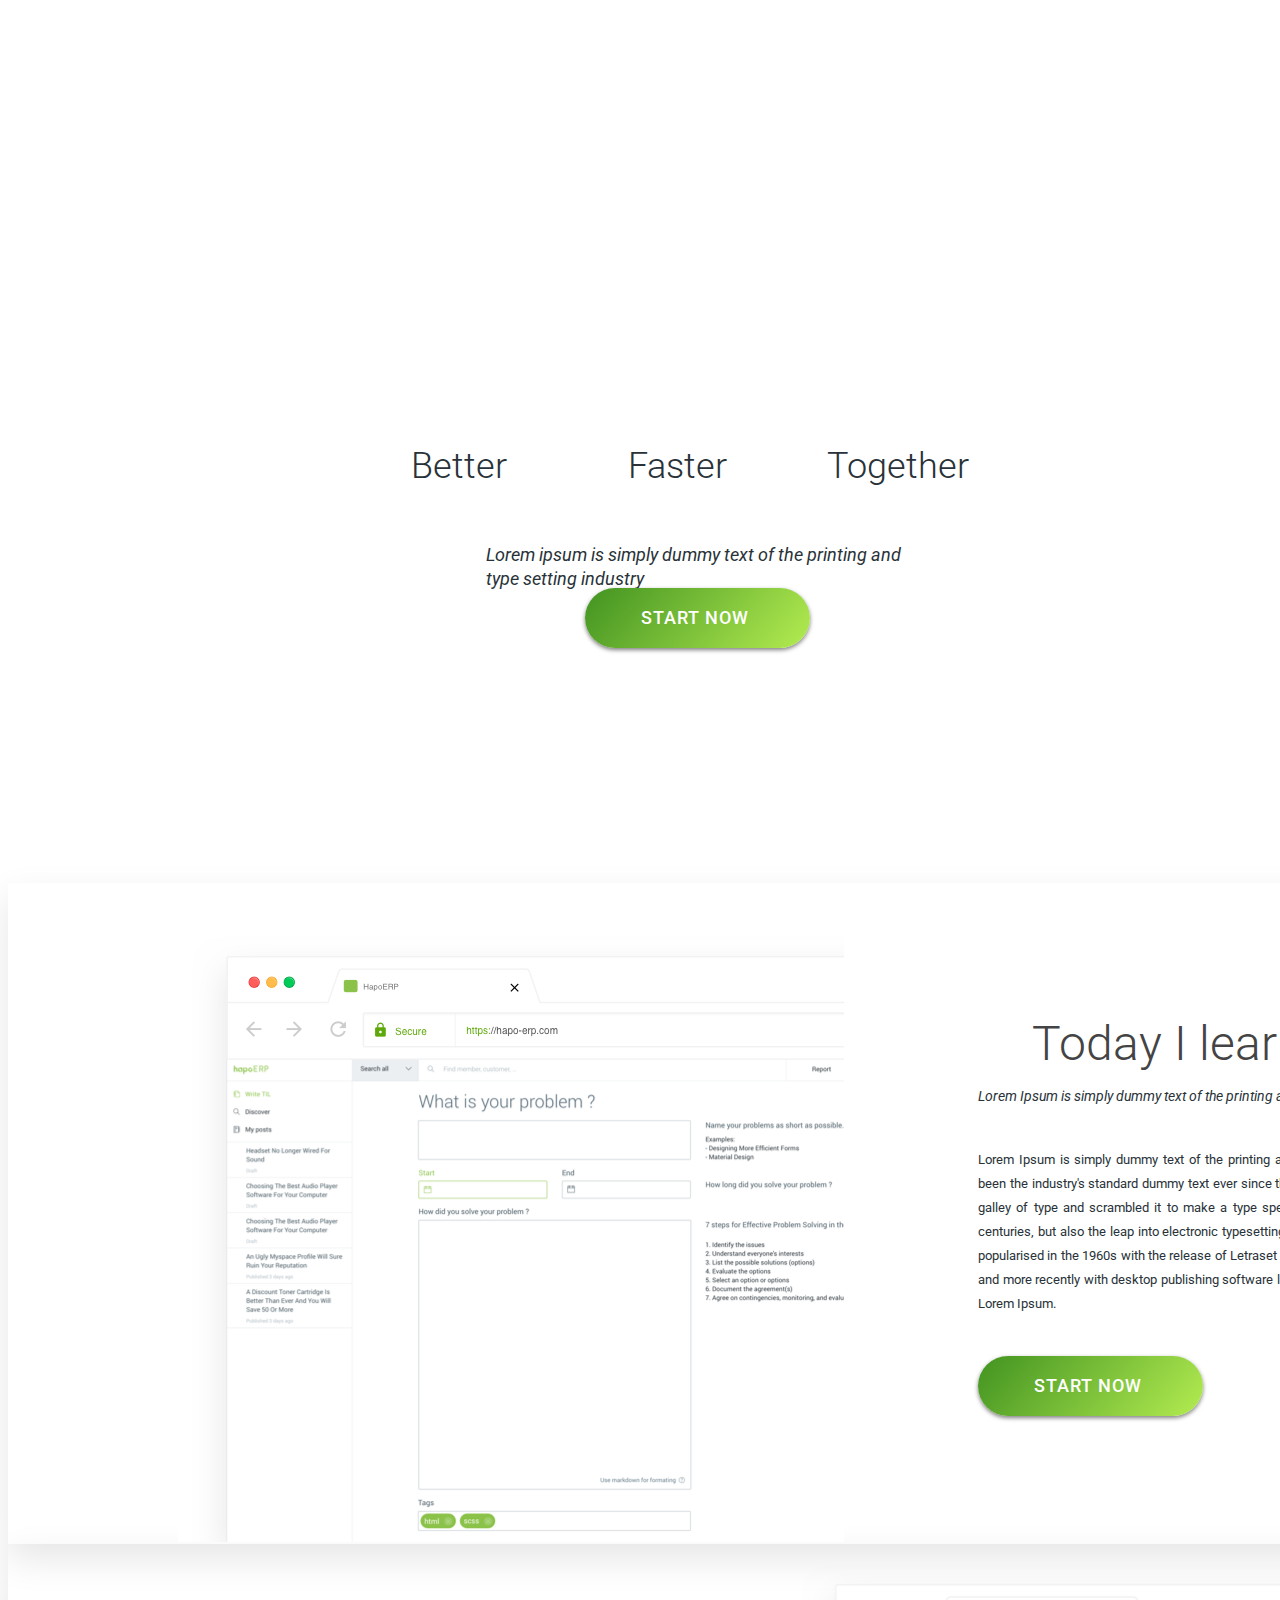
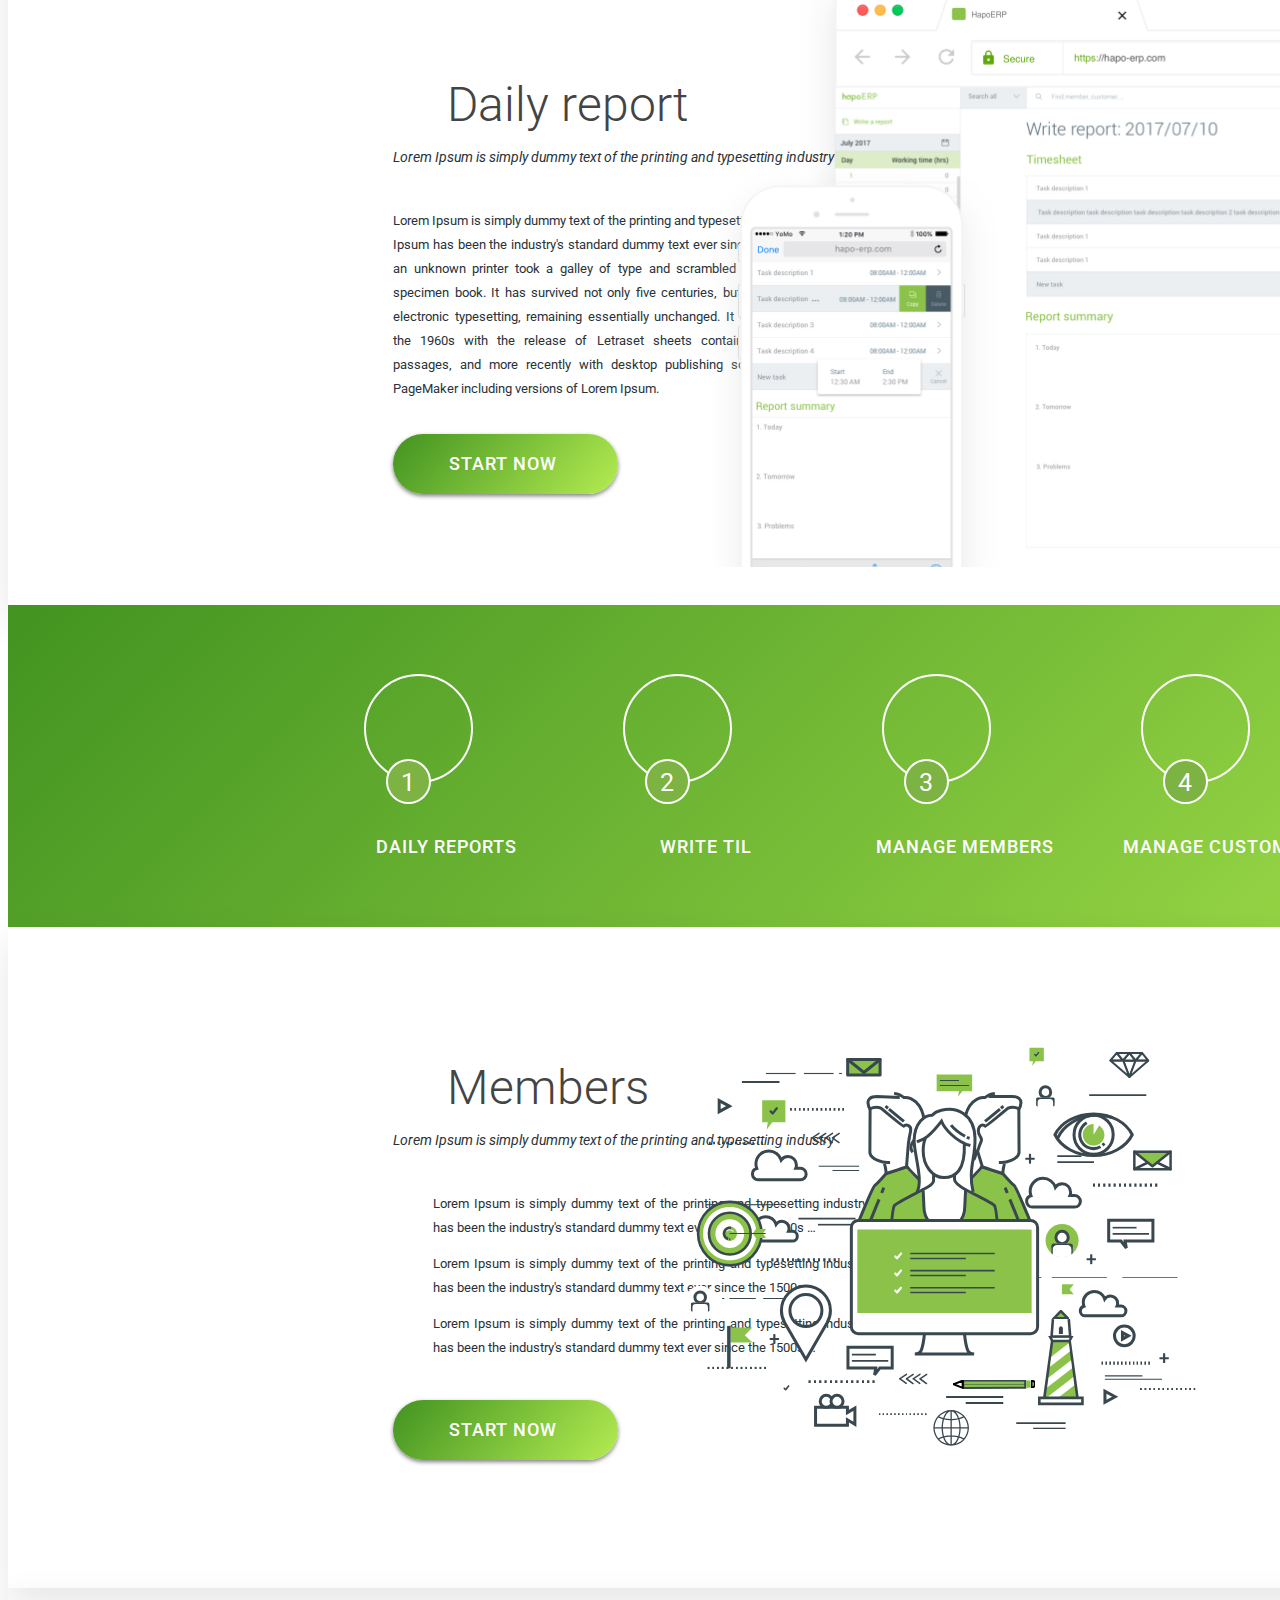
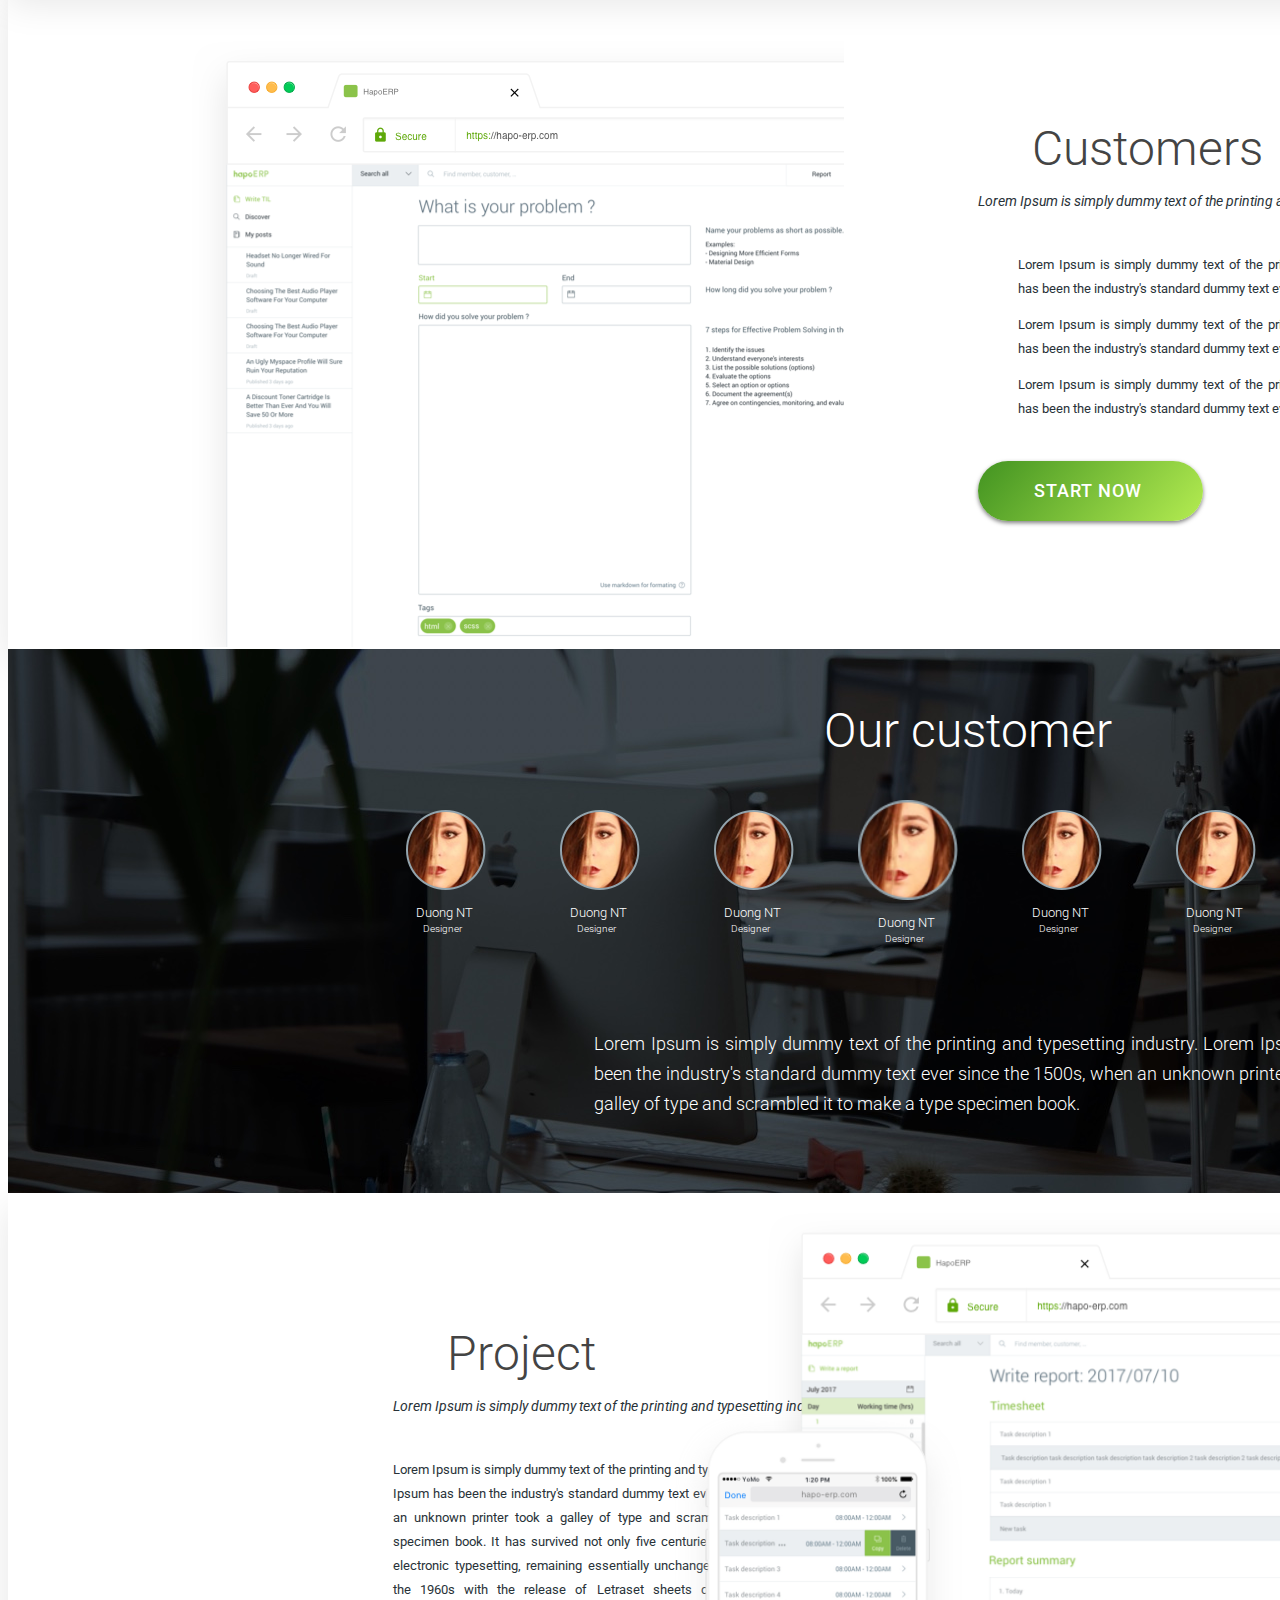
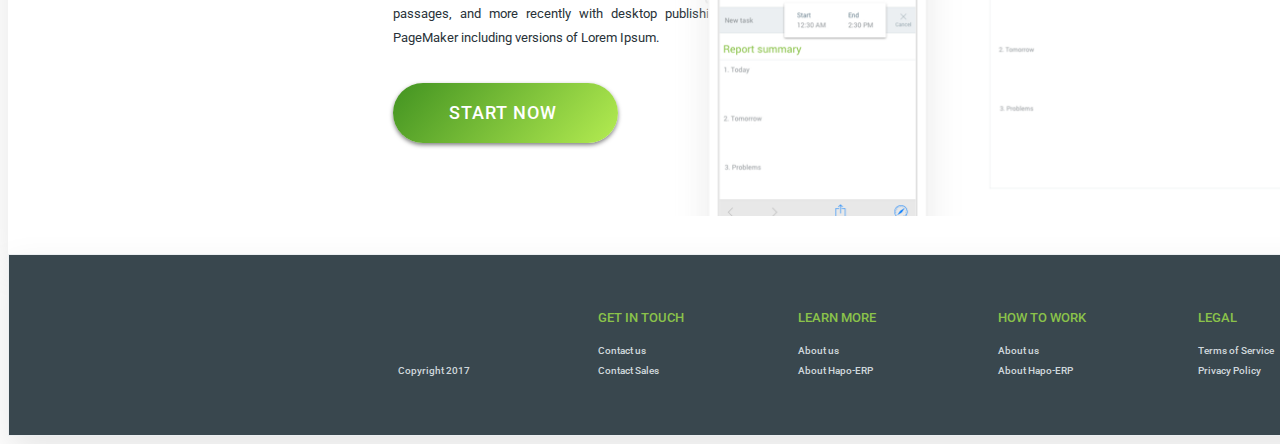
==== html/index.html @ ff4e9ced "Finished First Commit" ====
<!DOCTYPE html>
<html lang="en">

<head>
    <meta charset="UTF-8">
    <meta http-equiv="X-UA-Compatible" content="ie=edge">
    <title>Document</title>
    <link rel="stylesheet" href="../css/style.css">
    <link rel="stylesheet" href="../font/themify-icons/themify-icons.css">
</head>

<body>
    <!-- First rectangle -->
    <div class="rectangle">
        <div class="about-us">
            <img src="../images/About us.png" alt="">
        </div>
        <div class="rectangle-2">
            <div class="sign-in">
                SIGN IN
            </div>
        </div>
        <div class="hapo-erp">
            <img src="../images/hapoERP.png" alt="">
        </div>
        <div class="icon-161-themify">
            <div class="ti-gift"></div>
        </div>
        <div class="icon-199-themify">
            <div class="ti-alarm-clock"></div>
        </div>
        <div class="icon-113-themify">
            <div class="ti-thumb-up"></div>
        </div>
        <div class="better">Better</div>
        <div class="faster">Faster</div>
        <div class="together">Together</div>
        <div class="lorem-ipsum-is-simpl">
            Lorem ipsum is simply dummy text of the printing and type setting industry
        </div>
        <div class="rectangle-2-copy">
            <div class="start-now">
                START NOW
            </div>
        </div>
    </div>

    <!-- Second rectangle -->
    <div class="mask">
        <div class="today-i-learnt-image">
            <img src="../images/Browser.png" alt="" srcset="">
        </div>
        <div class="rectangle-3">
            <div class="icon-25-themify">
                <div class="ti-bookmark-alt"></div>
            </div>
            <div class="today-i-learnt">Today I learnt</div>
            <div class="lorem-ipsum-is-simpl-copy">
                Lorem Ipsum is simply dummy text of the printing and typesetting industry
            </div>
            <div class="lorem-ipsum-is-simpl-2">
                Lorem Ipsum is simply dummy text of the printing and typesetting industry. Lorem Ipsum has been the industry's standard dummy
                text ever since the 1500s, when an unknown printer took a galley of type and scrambled it to make a type
                specimen book. It has survived not only five centuries, but also the leap into electronic typesetting, remaining
                essentially unchanged. It was popularised in the 1960s with the release of Letraset sheets containing Lorem
                Ipsum passages, and more recently with desktop publishing software like Aldus PageMaker including versions
                of Lorem Ipsum.
            </div>
            <div class='rectangle-2-copy start-now-button-2'>
                <div class="start-now">START NOW</div>
            </div>
        </div>
    </div>

    <!-- Third Rectangle -->
    <div class="mask">
        <div class="rectangle-4">
            <div class="icon-25-themify">
                <div class="ti-write"></div>
            </div>
            <div class="today-i-learnt">Daily report</div>
            <div class="lorem-ipsum-is-simpl-copy">
                Lorem Ipsum is simply dummy text of the printing and typesetting industry
            </div>
            <div class="lorem-ipsum-is-simpl-2 lorem-ipsum-3">
                Lorem Ipsum is simply dummy text of the printing and typesetting industry. Lorem Ipsum has been the industry's standard dummy
                text ever since the 1500s, when an unknown printer took a galley of type and scrambled it to make a type
                specimen book. It has survived not only five centuries, but also the leap into electronic typesetting, remaining
                essentially unchanged. It was popularised in the 1960s with the release of Letraset sheets containing Lorem
                Ipsum passages, and more recently with desktop publishing software like Aldus PageMaker including versions
                of Lorem Ipsum.
            </div>
            <div class='rectangle-2-copy start-now-button-2 daily-report-start-button'>
                <div class="start-now">START NOW</div>
            </div>
        </div>
        <div class="daily-report-img">
            <img src="../images/daily_report_img.png" class="daily-report-img-sizing" alt="" />
        </div>
    </div>

    <!-- Fifth Rectangle -->
    <div class="mask-2">
        <div class="mask-2-mini-rect">
            <div class="mask-2-mini-rect-junior">
                <div class="oval">
                    <div class="mini-icon-rectangle">
                        <div class="ti-write"></div>
                    </div>
                </div>
                <div class="oval-2">
                    <div class="mini-number-rectangle">1</div>
                </div>
                <div class="task-list">
                    DAILY REPORTS
                </div>
            </div>
            <div class="mask-2-mini-rect-junior">
                <div class="oval">
                    <div class="mini-icon-rectangle">
                        <div class="ti-bookmark-alt"></div>
                    </div>
                </div>
                <div class="oval-2">
                    <div class="mini-number-rectangle">2</div>
                </div>
                <div class="task-list">
                    WRITE TIL
                </div>
            </div>
            <div class="mask-2-mini-rect-junior">
                <div class="oval">
                    <div class="mini-icon-rectangle">
                        <div class="ti-layout-list-thumb"></div>
                    </div>
                </div>
                <div class="oval-2">
                    <div class="mini-number-rectangle">3</div>
                </div>
                <div class="task-list">
                    MANAGE MEMBERS
                </div>
            </div>
            <div class="mask-2-mini-rect-junior">
                <div class="oval">
                    <div class="mini-icon-rectangle">
                        <div class="ti-face-smile"></div>
                    </div>
                </div>
                <div class="oval-2">
                    <div class="mini-number-rectangle">4</div>
                </div>
                <div class="task-list">
                    MANAGE CUSTOMERS
                </div>
            </div>
            <div class="mask-2-mini-rect-junior">
                <div class="oval">
                    <div class="mini-icon-rectangle">
                        <div class="ti-calendar"></div>
                    </div>
                </div>
                <div class="oval-2">
                    <div class="mini-number-rectangle">5</div>
                </div>
                <div class="task-list">
                    MANAGE PROJECTS
                </div>
            </div>
        </div>
    </div>

    <!-- Sixth Rectangle -->
    <div class="mask">
        <div class="rectangle-4">
            <div class="icon-25-themify">
                <div class="ti-user"></div>
            </div>
            <div class="today-i-learnt">Members</div>
            <div class="lorem-ipsum-is-simpl-copy">
                Lorem Ipsum is simply dummy text of the printing and typesetting industry
            </div>
            <div class="lorem-ipsum-is-simpl-2 lorem-ipsum-4">
                <div class="small-para-block">
                    <div class="icon-78-themify">
                        <div class="ti-check-box"></div>
                    </div>
                    <div class="lorem-ipsum-is-simpl-para">
                        Lorem Ipsum is simply dummy text of the printing and typesetting industry. Lorem Ipsum has been the industry's standard dummy
                        text ever since the 1500s …
                    </div>
                </div>
                <div class="small-para-block">
                    <div class="icon-78-themify">
                        <div class="ti-check-box"></div>
                    </div>
                    <div class="lorem-ipsum-is-simpl-para">
                        Lorem Ipsum is simply dummy text of the printing and typesetting industry. Lorem Ipsum has been the industry's standard dummy
                        text ever since the 1500s …
                    </div>
                </div>
                <div class="small-para-block">
                    <div class="icon-78-themify">
                        <div class="ti-check-box"></div>
                    </div>
                    <div class="lorem-ipsum-is-simpl-para">
                        Lorem Ipsum is simply dummy text of the printing and typesetting industry. Lorem Ipsum has been the industry's standard dummy
                        text ever since the 1500s …
                    </div>
                </div>
            </div>
            <div class='rectangle-2-copy start-now-button-2'>
                <div class="start-now">START NOW</div>
            </div>
        </div>
        <div class="member-img">
            <img src="../images/Page 1.svg" alt="" />
        </div>
    </div>

    <div class="mask">
        <div class="today-i-learnt-image">
            <img src="../images/Browser.png" alt="" srcset="">
        </div>
        <div class="rectangle-3">
            <div class="icon-25-themify">
                <div class="ti-face-smile"></div>
            </div>
            <div class="today-i-learnt">Customers</div>
            <div class="lorem-ipsum-is-simpl-copy">
                Lorem Ipsum is simply dummy text of the printing and typesetting industry
            </div>
            <div class="lorem-ipsum-is-simpl-2 lorem-ipsum-4">
                <div class="small-para-block">
                    <div class="icon-78-themify">
                        <div class="ti-lock"></div>
                    </div>
                    <div class="lorem-ipsum-is-simpl-para">
                        Lorem Ipsum is simply dummy text of the printing and typesetting industry. Lorem Ipsum has been the industry's standard dummy
                        text ever since the 1500s …
                    </div>
                </div>
                <div class="small-para-block">
                    <div class="icon-78-themify">
                        <div class="ti-cup"></div>
                    </div>
                    <div class="lorem-ipsum-is-simpl-para">
                        Lorem Ipsum is simply dummy text of the printing and typesetting industry. Lorem Ipsum has been the industry's standard dummy
                        text ever since the 1500s …
                    </div>
                </div>
                <div class="small-para-block">
                    <div class="icon-78-themify">
                        <div class="ti-stats-up"></div>
                    </div>
                    <div class="lorem-ipsum-is-simpl-para">
                        Lorem Ipsum is simply dummy text of the printing and typesetting industry. Lorem Ipsum has been the industry's standard dummy
                        text ever since the 1500s …
                    </div>
                </div>
            </div>
            <div class='rectangle-2-copy start-now-button-2'>
                <div class="start-now">START NOW</div>
            </div>
        </div>
    </div>

    <div class="rectangle-5">
        <div class="our-customer">
            Our customer
        </div>
        <div class="small-rectangle-5">
            <div class="mini-rectangle-5">
                <img src="../images/Rectangle 4 Copy 2.png" class="human-face-img" alt="" srcset="">
                <div class="duong-nt-designer-1">Duong NT</div>
                <div class="duong-nt-designer-2">Designer</div>
            </div>
            <div class="mini-rectangle-5">
                <img src="../images/Rectangle 4 Copy 2.png" class="human-face-img" alt="" srcset="">
                <div class="duong-nt-designer-1">Duong NT</div>
                <div class="duong-nt-designer-2">Designer</div>
            </div>
            <div class="mini-rectangle-5">
                <img src="../images/Rectangle 4 Copy 2.png" class="human-face-img" alt="" srcset="">
                <div class="duong-nt-designer-1">Duong NT</div>
                <div class="duong-nt-designer-2">Designer</div>
            </div>
            <div class="mini-rectangle-5">
                <img src="../images/Rectangle 4 Copy 2.png" class="human-face-img special-human-face" alt="" srcset="">
                <div class="duong-nt-designer-1 duong-nt-special-1">Duong NT</div>
                <div class="duong-nt-designer-2 duong-nt-special-2">Designer</div>
            </div>
            <div class="mini-rectangle-5">
                <img src="../images/Rectangle 4 Copy 2.png" class="human-face-img" alt="" srcset="">
                <div class="duong-nt-designer-1">Duong NT</div>
                <div class="duong-nt-designer-2">Designer</div>
            </div>
            <div class="mini-rectangle-5">
                <img src="../images/Rectangle 4 Copy 2.png" class="human-face-img" alt="" srcset="">
                <div class="duong-nt-designer-1">Duong NT</div>
                <div class="duong-nt-designer-2">Designer</div>
            </div>
            <div class="mini-rectangle-5">
                <img src="../images/Rectangle 4 Copy 2.png" class="human-face-img" alt="" srcset="">
                <div class="duong-nt-designer-1">Duong NT</div>
                <div class="duong-nt-designer-2">Designer</div>
            </div>
            <div class="mini-rectangle-5">
                <img src="../images/Rectangle 4 Copy 2.png" class="human-face-img" alt="" srcset="">
                <div class="duong-nt-designer-1">Duong NT</div>
                <div class="duong-nt-designer-2">Designer</div>
            </div>
        </div>
        <div class="icon-128-themify">
            <div class="ti-quote-left"></div>
        </div>
        <div class="lorem-ipsum-is-simpl-members">
            Lorem Ipsum is simply dummy text of the printing and typesetting industry. Lorem Ipsum has been the industry's standard dummy
            text ever since the 1500s, when an unknown printer took a galley of type and scrambled it to make a type specimen
            book.
        </div>
        <div class="icon-127-themify">
            <div class="ti-quote-right"></div>
        </div>
    </div>

    <div class="mask">
        <div class="rectangle-4">
            <div class="icon-25-themify">
                <div class="ti-calendar"></div>
            </div>
            <div class="today-i-learnt">Project</div>
            <div class="lorem-ipsum-is-simpl-copy">
                Lorem Ipsum is simply dummy text of the printing and typesetting industry
            </div>
            <div class="lorem-ipsum-is-simpl-2 lorem-ipsum-3">
                Lorem Ipsum is simply dummy text of the printing and typesetting industry. Lorem Ipsum has been the industry's standard dummy
                text ever since the 1500s, when an unknown printer took a galley of type and scrambled it to make a type
                specimen book. It has survived not only five centuries, but also the leap into electronic typesetting, remaining
                essentially unchanged. It was popularised in the 1960s with the release of Letraset sheets containing Lorem
                Ipsum passages, and more recently with desktop publishing software like Aldus PageMaker including versions
                of Lorem Ipsum.
            </div>
            <div class='rectangle-2-copy start-now-button-2 daily-report-start-button'>
                <div class="start-now">START NOW</div>
            </div>
        </div>
        <div class="project-img">
            <img src="../images/Group 4.png" class="project-img-sizing" alt="" />
        </div>
    </div>

    <div class="mask-3">
        <div class="mask-3-small-rectangle">
            <div class="mask-3-tiny-rectangle">
                <div class="big-footer-text">
                    <img src="../images/hapoERP.png" class="hapo-erp-footer-img" alt="">
                </div>
                <div class="small-footer-text">
                    <br>Copyright 2017
                </div>
            </div>
            <div class="mask-3-tiny-rectangle">
                <div class="small-footer-title">GET IN TOUCH</div>
                <div class="small-footer-text">
                    Contact us
                    <br>Contact Sales
                </div>
            </div>
            <div class="mask-3-tiny-rectangle">
                <div class="small-footer-title">LEARN MORE</div>
                <div class="small-footer-text">
                    About us
                    <br>About Hapo-ERP
                </div>
            </div>
            <div class="mask-3-tiny-rectangle">
                <div class="small-footer-title">HOW TO WORK</div>
                <div class="small-footer-text">
                    About us
                    <br>About Hapo-ERP
                </div>
            </div>
            <div class="mask-3-tiny-rectangle">
                <div class="small-footer-title">LEGAL</div>
                <div class="small-footer-text">
                    Terms of Service
                    <br>Privacy Policy
                </div>
            </div>
        </div>
        <div class="footer-icon-rectangle">
            <div class="footer-icon-box">
                <div class="ti-facebook"></div>
            </div>
            <div class="footer-icon-box">
                <div class="ti-twitter-alt"></div>
            </div>
            <div class="footer-icon-box">
                <div class="ti-youtube"></div>
            </div>
            <div class="footer-icon-box">
                <div class="ti-linkedin"></div>
            </div>
        </div>
    </div>

</body>

</html>
---- css/style.css ----
@import url('https://fonts.googleapis.com/css?family=Roboto:300,400');

html {
  width: 1920px;
}

body {
  background-image: url("../images/Rectangle (2).jpg");
  background-repeat: no-repeat;
}

.rectangle {
  height: 875px;
  width: 1920px;
}

.hapo-erp {
  height: 77px;
  width: 256px;
  color: #AED581;
  font-family: "Enso";
  font-size: 64px;
  line-height: 77px;
  position: absolute;
  margin-left: 44.53%;
  margin-top: 249px;
}

.about-us {
  height: 16px;
  width: 66px;
  color: #283238;
  font-family: 'Roboto', sans-serif;
  font-size: 11.5px;
  font-weight: 700;
  letter-spacing: 1px;
  line-height: 16px;
  position: absolute;
  margin-top: 53px;
  margin-left: 1344px;
}

.rectangle-2 {
  height: 36px;
  width: 82px;
  border: 2px solid #8BC34A;
  border-radius: 100px;
  position: absolute;
  top: 43px;
  margin-left: 1448px;
}

.sign-in {
  height: 16px;
  width: 55px;
  color: #8BC34A;
  font-family: "Roboto", sans-serif;
  font-size: 12px;
  font-weight: 500;
  letter-spacing: 1px;
  line-height: 16px;
  position: absolute;
  margin-top: 10px;
  margin-left: 15px;
}

.rectangle-2-copy {
  height: 60px;
  width: 225px;
  border-radius: 100px;
  background: linear-gradient(311.12deg, #B4EC51 0%, #429321 100%);
  box-shadow: 0 2px 4px 0 rgba(0, 0, 0, 0.5);
  position: absolute;
  margin-left: 45.11%;
  margin-top: 580px;
}

.start-now {
  height: 24px;
  width: 120px;
  color: #FFFFFF;
  font-family: "Roboto", sans-serif;
  font-size: 18px;
  font-weight: 500;
  letter-spacing: 1px;
  line-height: 24px;
  position: absolute;
  margin-top: 18px;
  margin-left: 56px;
}

.icon-161-themify {
  height: 0.94%;
  width: 2.71%;
  color: #283238;
  font-size: 48px;
  letter-spacing: 4px;
  line-height: 48px;
  position: absolute;
  margin-top: 370px;
  margin-left: 32.61%;
}

.icon-199-themify {
  height: 48px;
  width: 52px;
  color: #283238;
  font-family: themify;
  font-size: 48px;
  letter-spacing: 4px;
  line-height: 48px;
  position: absolute;
  margin-top: 370px;
  margin-left: 49.9%;
}

.icon-113-themify {
  height: 0.94%;
  width: 2.71%;
  color: #283238;
  font-family: themify;
  font-size: 48px;
  letter-spacing: 4px;
  line-height: 48px;
  position: absolute;
  margin-top: 370px;
  margin-left: 66.3%;
}

.better {
  height: 0.94%;
  width: 5%;
  color: #283238;
  font-family: "Roboto", sans-serif;
  font-size: 36px;
  font-weight: 300;
  line-height: 48px;
  position: absolute;
  margin-top: 434px;
  margin-left: 31.47%;
}

.faster {
  height: 48px;
  width: 101px;
  color: #283238;
  font-family: "Roboto", sans-serif;
  font-size: 36px;
  font-weight: 300;
  line-height: 48px;
  position: absolute;
  margin-top: 434px;
  margin-left: 48.47%;
}

.together {
  height: 0.94%;
  width: 7.34%;
  color: #283238;
  font-family: "Roboto", sans-serif;
  font-size: 36px;
  font-weight: 300;
  line-height: 48px;
  position: absolute;
  margin-top: 434px;
  margin-left: 63.99%;
}

.lorem-ipsum-is-simpl {
  height: 24px;
  width: 32.64%;
  color: #283238;
  font-family: "Roboto", sans-serif;
  font-size: 18px;
  font-style: italic;
  line-height: 24px;
  position: absolute;
  margin-top: 535px;
  margin-left: 37.35%;
}

.start-now-button-2 {
  margin-left: 10%;
  margin-top: 473px;
}

@font-face {
  font-family: "Enso";
  src: url("../font/enso.ttf");
}

@import url('https://fonts.googleapis.com/css?family=Roboto');
@import url('../font/themify-icons/themify-icons.css');
.mask {
  height: 661px;
  width: 1920px;
  box-shadow: 0 15px 35px 0 rgba(0, 0, 0, 0.1);
}

.tab-bar {
  height: 49.27px;
  width: 49.15%;
  ;
  border: 1.5px solid #F2F2F2;
  border-radius: 3px 3px 0 0;
  background-color: #FFFFFF;
  position: absolute;
  margin-top: 75px;
  margin-left: 11.95%;
}

.tab {
  height: 91.49px;
  width: 49.15%;
  border: 1.5px solid #F2F2F2;
  background-color: #FFFFFF;
  position: absolute;
  margin-top: 87.32px;
  margin-left: 11.95%;
}

.close {
  box-sizing: border-box;
  height: 11.25px;
  width: 11.24px;
  border: 1px solid #EA4240;
  border-radius: 50%;
  background-color: #FF5D5B;
  box-shadow: inset 0 1px 0 0 rgba(255, 255, 255, 0.56);
  position: absolute;
  margin-top: 8.29px;
  margin-left: 22.19px;
}

.minimize {
  box-sizing: border-box;
  height: 11.25px;
  width: 11.24px;
  border: 1px solid #F7AE33;
  border-radius: 50%;
  background-color: #FFBC4C;
  box-shadow: inset 0 1px 0 0 rgba(255, 255, 255, 0.5);
  position: absolute;
  margin-top: 8.29px;
  margin-left: 39.74px;
}

.extend {
  box-sizing: border-box;
  height: 11.25px;
  width: 11.24px;
  border: 1px solid #04AD4C;
  border-radius: 50%;
  background-color: #00CC57;
  box-shadow: inset 0 1px 0 0 rgba(255, 255, 255, 0.5);
  position: absolute;
  margin-top: 8.29px;
  margin-left: 57.29px;
}

.favicon-tab-1 {
  height: 12.3px;
  width: 13.78px;
  border-radius: 2px;
  background-color: #8BC34A;
  position: absolute;
  margin-top: 11.59px;
  margin-left: 117.42px;
}

.title-tab-1 {
  height: 10px;
  width: 76.73px;
  color: #757575;
  font-family: Helvetica;
  font-size: 8px;
  font-weight: normal;
  line-height: 10px;
  position: absolute;
  margin-top: 12.95px;
  margin-left: 136.99px;
}

.close-shape {
  height: 8.21px;
  width: 8.2px;
  font-size: 11px;
  position: absolute;
  margin-top: 15.25px;
  margin-left: 30.1%;
}

.left-arrow-shape {
  height: 15.53px;
  width: 15.51px;
  color: #93A4AD;
  font-size: 18px;
  font-weight: bolder;
  position: absolute;
  margin-top: 52.99px;
  margin-left: 2.07%;
}

.right-arrow-shape {
  height: 15.53px;
  width: 15.51px;
  color: #93A4AD;
  font-size: 18px;
  font-weight: bolder;
  position: absolute;
  margin-top: 52.99px;
  margin-left: 6.37%;
}

.reload-shape {
  height: 15.53px;
  width: 15.51px;
  color: #93A4AD;
  font-size: 18px;
  font-weight: bolder;
  position: absolute;
  margin-top: 52.99px;
  margin-left: 11.02%;
}

.rectangle-3 {
  height: 661px;
  width: 700px;
  margin-left: 900px;
  position: absolute;
}

.today-i-learnt {
  height: 63px;
  width: 70.04%;
  color: #444444;
  font-family: "Roboto", sans-serif;
  font-size: 48px;
  font-weight: 300;
  line-height: 63px;
  position: absolute;
  margin-top: 129px;
  margin-left: 17.65%;
}

.icon-25-themify {
  height: 36px;
  width: 36px;
  color: #444444;
  font-family: themify;
  font-size: 36px;
  line-height: 36px;
  position: absolute;
  margin-top: 144px;
  margin-left: 10%;
}

.lorem-ipsum-is-simpl-copy {
  height: 19px;
  width: 90.02%;
  color: #283238;
  font-family: "Roboto", sans-serif;
  font-size: 14px;
  font-style: italic;
  line-height: 19px;
  position: absolute;
  margin-top: 204px;
  margin-left: 10%;
}

.lorem-ipsum-is-simpl-2 {
  height: 168px;
  width: 545px;
  color: #283238;
  font-family: "Roboto", sans-serif;
  font-size: 13px;
  line-height: 24px;
  text-align: justify;

  position: absolute;
  margin-top: 265px;
  margin-left: 10%;
}

.rectangle-4 {
  height: 661px;
  width: 700px;
  margin-left: 315px;
  position: absolute;
}

.lorem-ipsum-3 {
  width: 457px;
}

.mask-2 {	
  height: 322px;	
  width: 100%;	
  background: linear-gradient(315deg, #B4EC51 0%, #429321 100%);
}

.mask-2-mini-rect {
  height: 322px;
  width : 68%;
  margin-left: auto;
  margin-right: auto;
}

.mask-2-mini-rect-junior {
  display: inline-flex;
  height: 322px;
  width: 19.7%;
}

.oval {	
  box-sizing: border-box;	
  height: 109.5px;	
  width: 109.5px;	
  border: 2.5px solid #FFFFFF;
  border-radius: 50%;

  position: absolute;
  margin-left: 4%;
  margin-top: 68.75px;
}

.oval-2 {	
  box-sizing: border-box;	
  height: 45.5px;	
  width: 45.5px;	
  border: 2.5px solid #FFFFFF;	
  border-radius: 50%;
  background-color: #7CB342;

  position: absolute;
  margin-left: 5.7%;
  margin-top: 153.75px;
}

.mini-icon-rectangle {
  width: 50%;
  height: 50%;
  margin-top: 28%;
  margin-left: 22%;
  text-align: center;
  font-size: 40px;
  color: #FFFFFF;
}

.mini-number-rectangle {
  width: 70%;
  height: 70%;
  margin-top : 17%;
  margin-left: 15%;
  text-align: center;
  font-family: "Roboto", sans-serif;
  font-size: 25px;
  color: #FFFFFF;
}

.task-list {	
  height: 24px;
  width: 230px;	
  color: #FFFFFF;	
  font-family: "Roboto", sans-serif;	
  font-size: 18px;	
  font-weight: 500;	
  letter-spacing: 1px;	
  line-height: 24px;
  text-align: center;

  position: absolute;
  margin-left : 1.5%;
  margin-top: 230px;
}

.today-i-learnt-image {
  width : 40%;
  height: 600px;
  position: absolute;
  margin-top: 50px;
  margin-left: 170.37px;
}


.daily-report-start-button {
  margin-top: 490px;
}

.lorem-ipsum-4 {
  width: 570px;
  height: 200px;
}

.small-para-block {
  width: 100%;
  height: 30%;
}

.icon-78-themify {
  height: 24px;
  width: 18px;
  color: #8BC34A;
  font-family: themify;
  font-size: 18px;
  line-height: 24px;
  text-align: justify;
  position: absolute;
}

.lorem-ipsum-is-simpl-para {	
  height: 50px;	
  width: 519px;	
  color: #283238;	
  font-family: "Roboto", sans-serif;	
  font-size: 13px;	
  line-height: 24px;	
  text-align: justify;
  position: absolute;
  margin-left: 40px;
}

.member-img {
  width: 50%;
  height: 80%;
  position: absolute;
  margin-left: 53%;
  margin-top: 120px;
}

.daily-report-img {
  width: 50%;
  height: 67%;
  position: absolute;
  margin-left: 54.5%;
  margin-top: 20px;
  overflow: hidden;
}

.daily-report-img-sizing {
  width: 910px;
  overflow: hidden;
}

.rectangle-5 {	
  height: 544px;	
  width: 1920px;	
  background-image: url("../images/Rectangle 3.jpg");
}

.icon-128-themify {	
  height: 73px;	
  width: 72px;	
  opacity: 0.4;	
  color: #FFFFFF;	
  font-family: themify;	
  font-size: 72px;	
  line-height: 73px;	
  text-align: justify;
  position: absolute;
  margin-top: 327px;
  margin-left: 487px;
}

.lorem-ipsum-is-simpl-members {	
  height: 90px;	
  width: 750px;	
  color: #FFFFFF;	
  font-family: "Roboto", sans-serif;	
  font-size: 18px;	
  font-weight: 300;	
  line-height: 30px;	
  text-align: justify;
  position: absolute;
  margin-top: 380px;
  margin-left: 586px; 
}

.icon-127-themify {	
  height: 73px;	
  width: 72px;	
  opacity: 0.4;	
  color: #FFFFFF;	
  font-family: themify;	
  font-size: 72px;	
  line-height: 73px;	
  text-align: justify;
  position: absolute;
  margin-top: 442px;
  margin-left: 1362px; 
}

.our-customer {	
  height: 63px;	
  width: 300px;	
  color: #FFFFFF;	
  font-family: "Roboto", sans-serif;	
  font-size: 48px;	
  font-weight: 300;	
  line-height: 63px;
  position: absolute;
  margin-top: 50px;
  margin-left: 816px;
}

.small-rectangle-5 {
  height: 80px;
  width: 1300px;
  margin-top: 161px;
  margin-left: 320px;
  position: absolute;
}

.mini-rectangle-5 {
  display: inline-block;
  height: 80px;
  width: 150px;
}

.human-face-img {
  position: absolute;
  margin-left: 78px;
}

.special-human-face {
  width: 100px;
  margin-top: -10px;
  margin-left: 68px;
}

.duong-nt-designer-1 {
	height: 31px;
	width: 70px;
	color: #FFFFFF;
	font-family: "Roboto", sans-serif;
	font-size: 13px;
	font-weight: 300;
	line-height: 13px;
  text-align: center;
  position: absolute;
  margin-left: 81px;
  margin-top: 96px;
}

.duong-nt-designer-2 {
	height: 31px;
	width: 58px;
	color: #FFFFFF;
	font-family: "Roboto", sans-serif;
	font-size: 10px;
	font-weight: 300;
	line-height: 13px;
  text-align: center;
  position: absolute;
  margin-left: 85px;
  margin-top: 112px;
}

.duong-nt-special-1 {
  margin-top: 106px;
}

.duong-nt-special-2 {
  margin-top: 122px;
}

.mask-3 {
	height: 180px;
	width: 1920px;
	border: 1px solid #ECEFF1;
	background-color: #39474E;
	box-shadow: 0 15px 35px 0 rgba(0,0,0,0.1);
}

.mask-3-small-rectangle {
  width: 1000px;
  height: 180px;
  position: absolute;
  margin-left: 389px;
}

.mask-3-tiny-rectangle {
  display: inline-block;
  width: 196px;
  height: 100%;
}

.small-footer-title {
	height: 18px;
	width: 100px;
	color: #8BC34A;
	font-family: "Roboto", sans-serif;
	font-size: 13px;
	font-weight: 500;
  line-height: 18px;
  position: absolute;
  margin-top: 54px;
}

.small-footer-text {
	height: 40px;
	width: 80px;
	color: #D0D8DC;
	font-family: "Roboto", sans-serif;
	font-size: 10px;
	font-weight: 500;
  line-height: 20px;
  position: absolute;
  margin-top: 86px;
}

.big-footer-text {
	height: 29px;
	width: 96px;
	font-size: 24px;
  line-height: 29px;
  position: absolute;
  margin-top: 45px;
}

.hapo-erp-footer-img {
  margin-top: 4px;
  width: 96px;
}

.footer-icon-rectangle {
  height: 15px;
  width: 220px;
  margin-top: 108px;
  margin-left: 1365px;
  position: absolute;
}

.footer-icon-box {
  display: inline-block;
  height: 15px;
  width: 51px;
  color: #8BC34A;	
  font-family: themify;	
  font-size: 13px;	
  line-height: 13px;
}


.project-img {
  width: 50%;
  height: 67%;
  position: absolute;
  margin-left: 52%;
  margin-top: 20px;
  overflow: hidden;
}

.project-img-sizing {
  width: 960px;
  overflow: hidden;
}
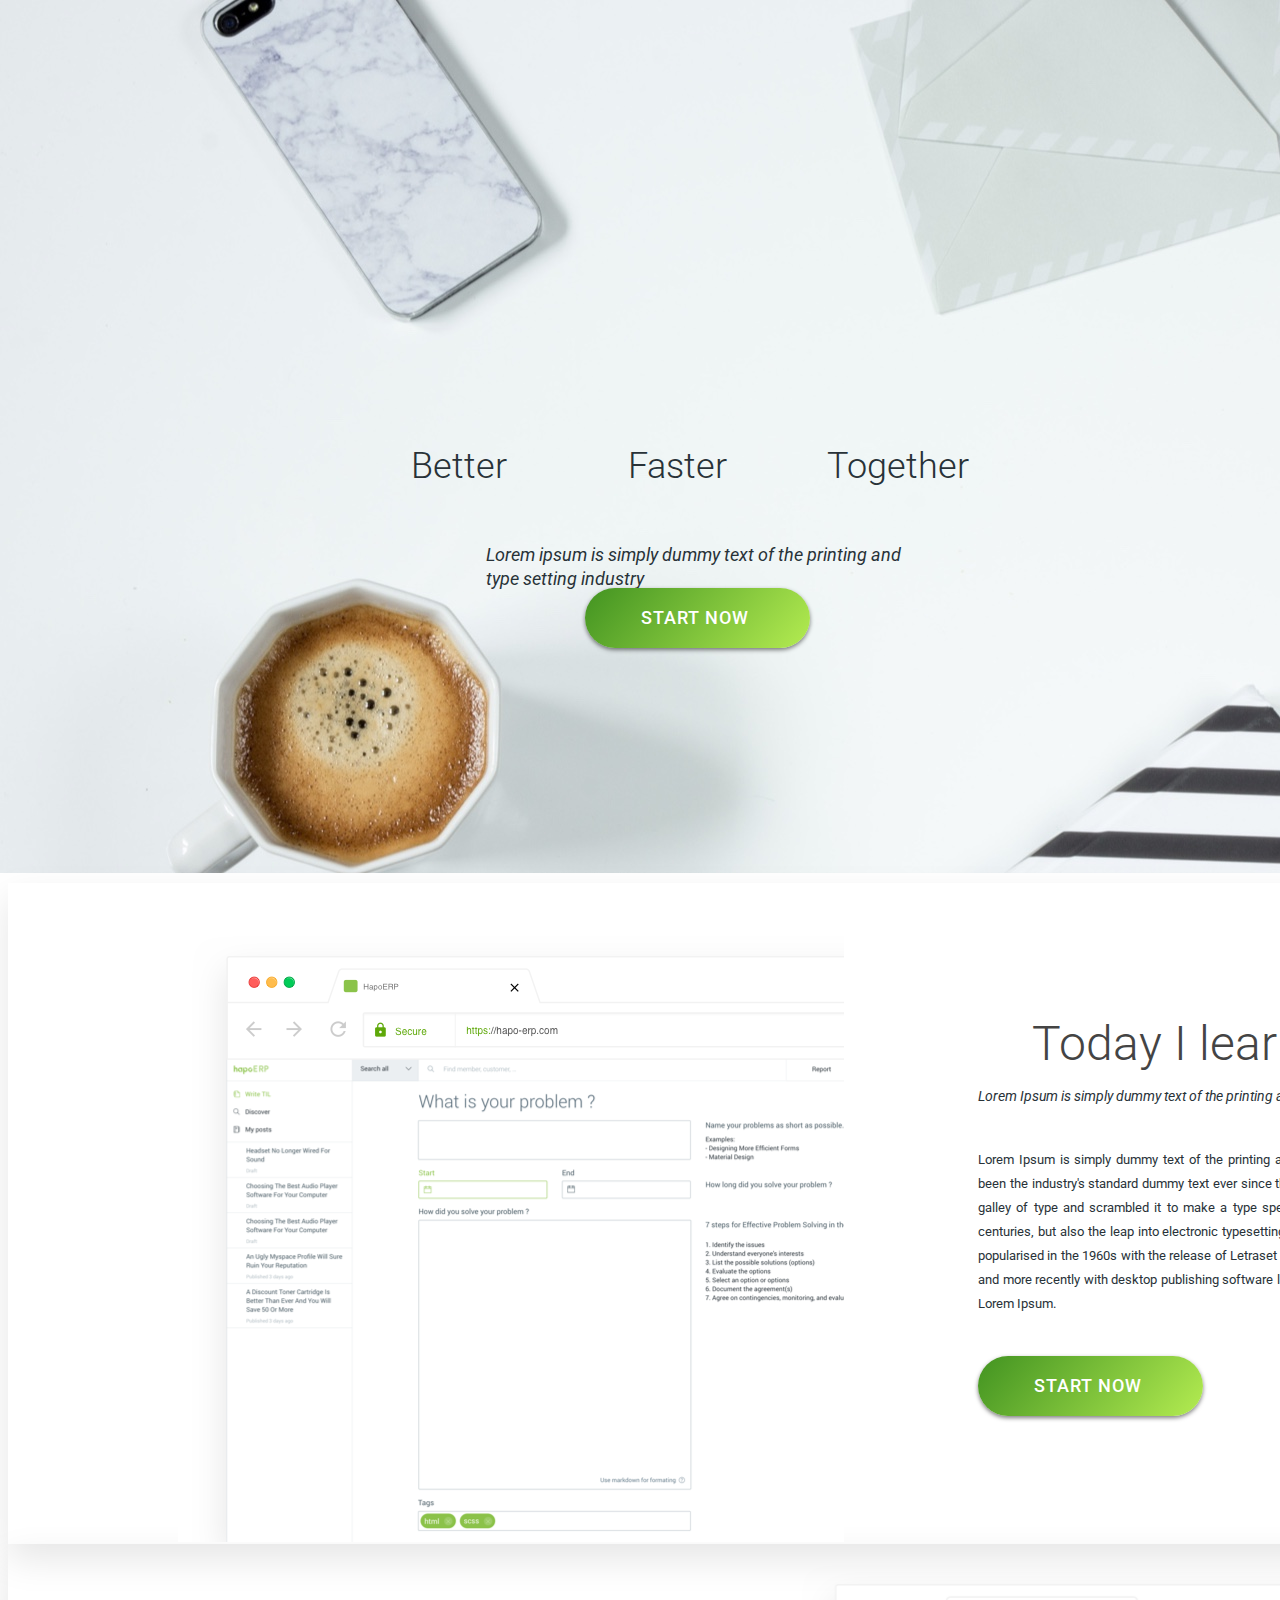
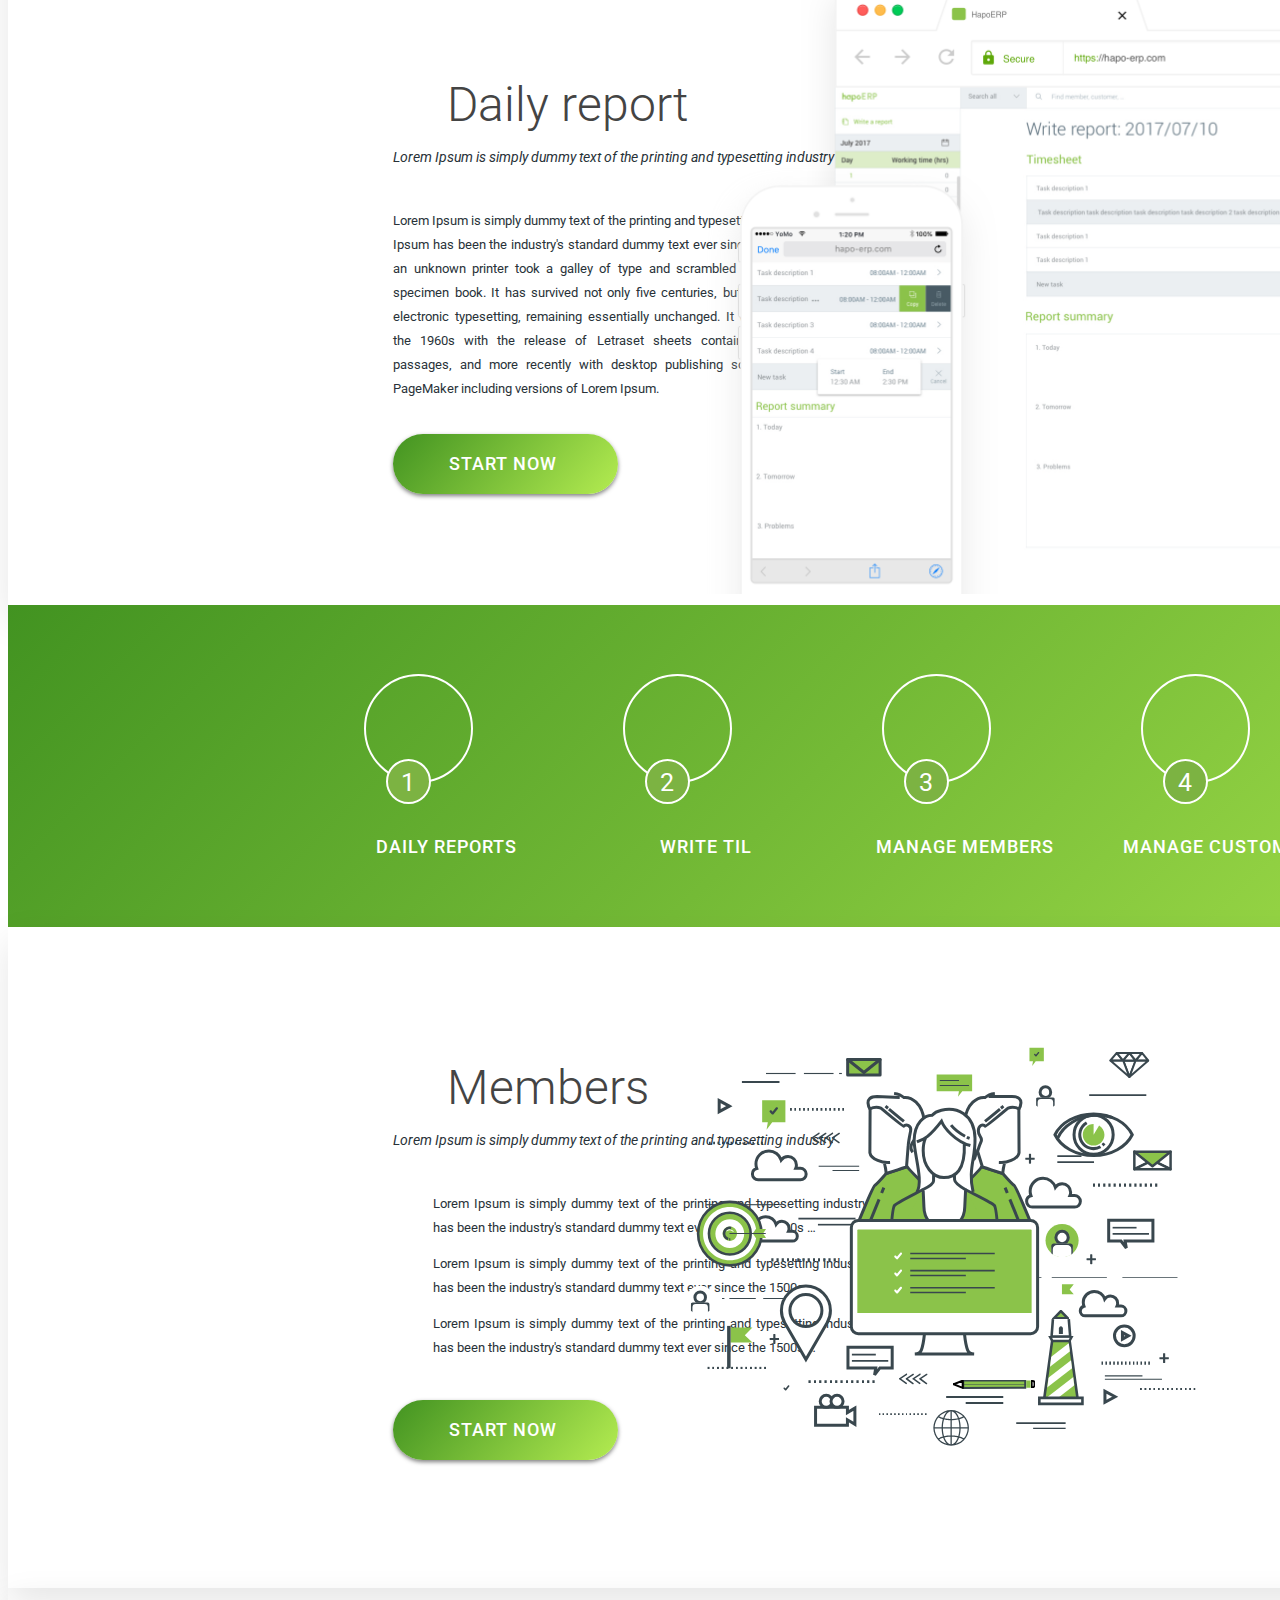
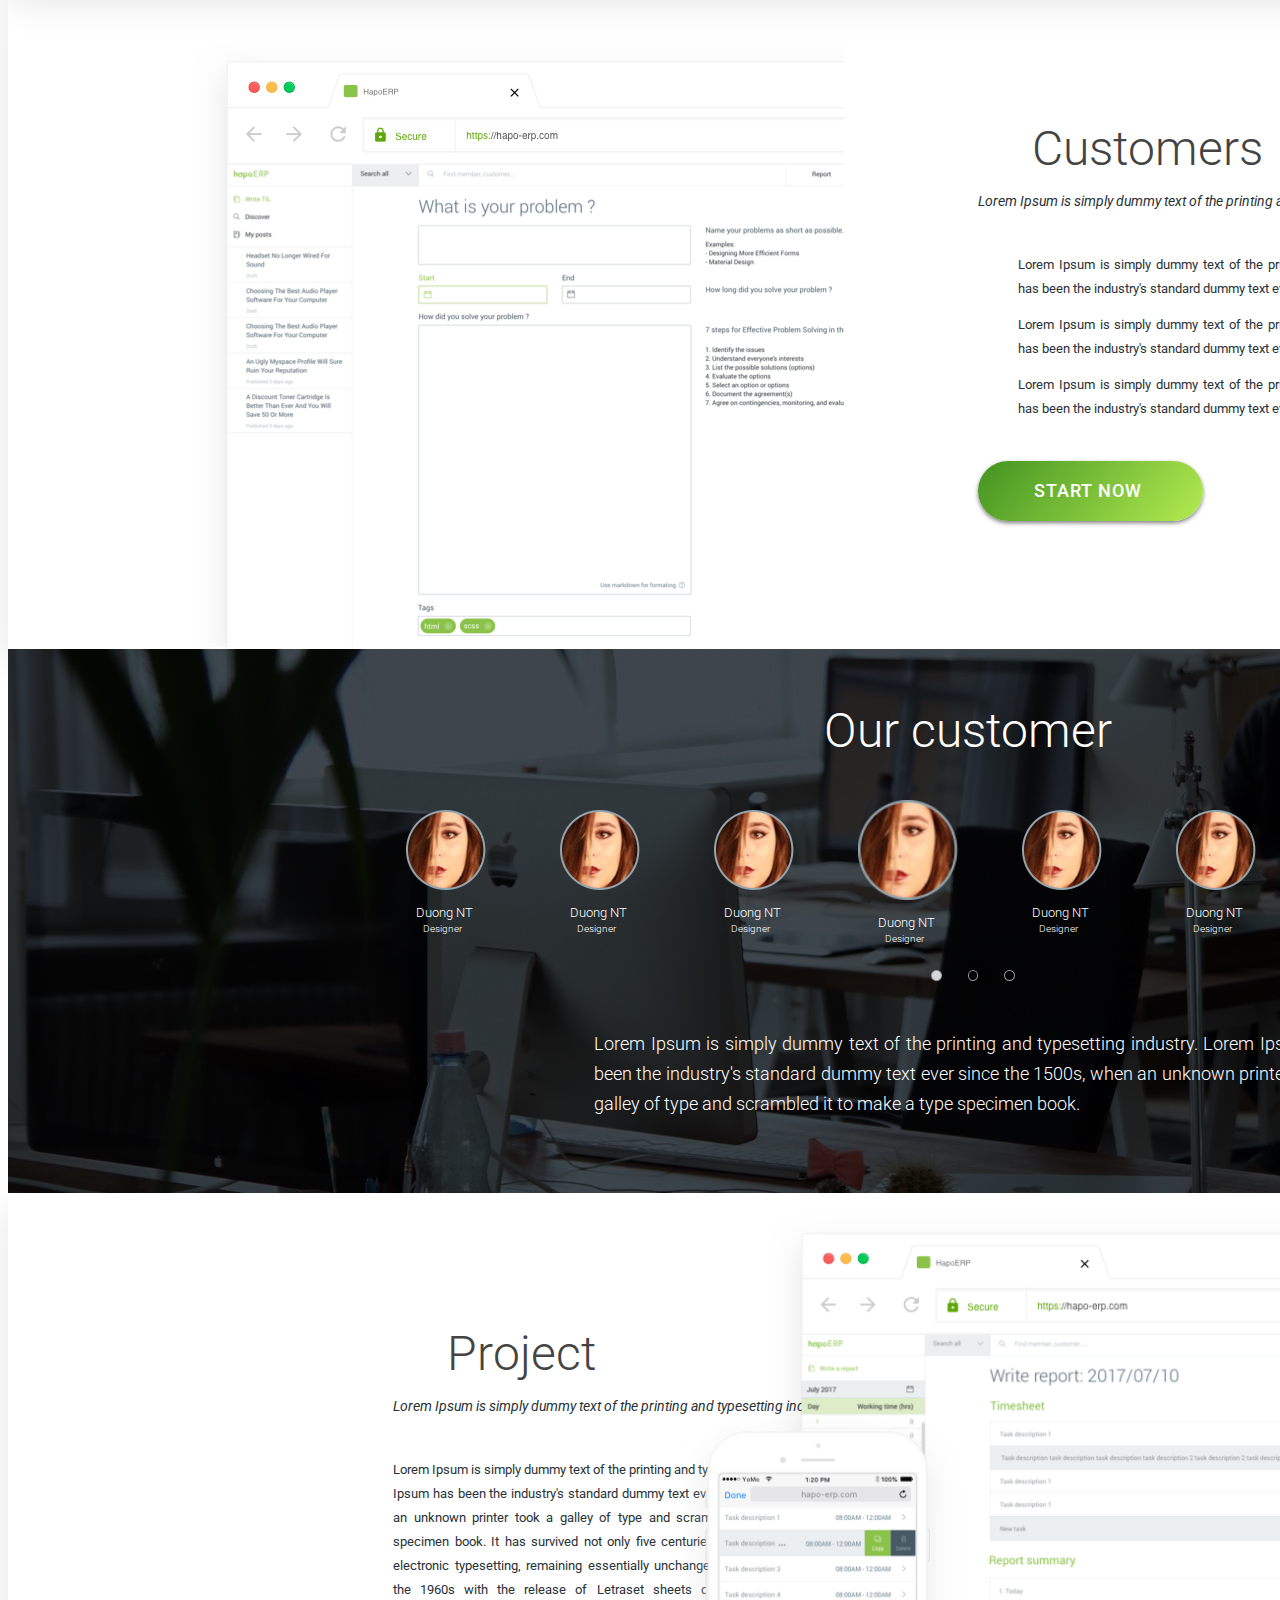
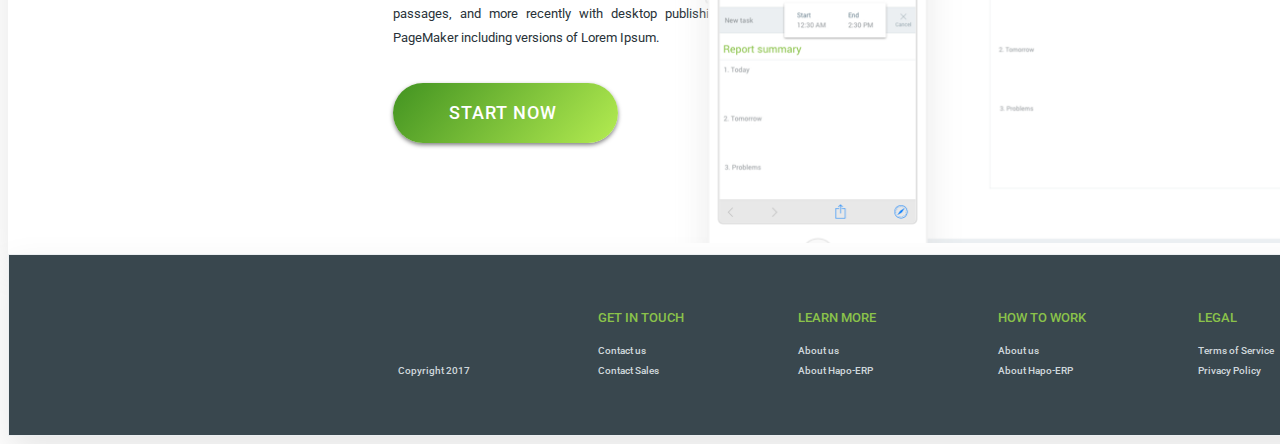
==== commit a55c7bd6: "Add dots" ====
--- a/html/index.html
+++ b/html/index.html
@@ -5,8 +5,8 @@
     <meta charset="UTF-8">
     <meta http-equiv="X-UA-Compatible" content="ie=edge">
     <title>Document</title>
+    <link rel="stylesheet" href="../font/themify-icons/themify-icons.css">
     <link rel="stylesheet" href="../css/style.css">
-    <link rel="stylesheet" href="../font/themify-icons/themify-icons.css">
 </head>
 
 <body>
@@ -214,7 +214,7 @@
             </div>
         </div>
         <div class="member-img">
-            <img src="../images/Page 1.svg" alt="" />
+            <img src="../images/member-img.svg" alt="" />
         </div>
     </div>
 
@@ -271,44 +271,55 @@
         </div>
         <div class="small-rectangle-5">
             <div class="mini-rectangle-5">
-                <img src="../images/Rectangle 4 Copy 2.png" class="human-face-img" alt="" srcset="">
-                <div class="duong-nt-designer-1">Duong NT</div>
-                <div class="duong-nt-designer-2">Designer</div>
-            </div>
-            <div class="mini-rectangle-5">
-                <img src="../images/Rectangle 4 Copy 2.png" class="human-face-img" alt="" srcset="">
-                <div class="duong-nt-designer-1">Duong NT</div>
-                <div class="duong-nt-designer-2">Designer</div>
-            </div>
-            <div class="mini-rectangle-5">
-                <img src="../images/Rectangle 4 Copy 2.png" class="human-face-img" alt="" srcset="">
-                <div class="duong-nt-designer-1">Duong NT</div>
-                <div class="duong-nt-designer-2">Designer</div>
-            </div>
-            <div class="mini-rectangle-5">
-                <img src="../images/Rectangle 4 Copy 2.png" class="human-face-img special-human-face" alt="" srcset="">
+                <img src="../images/face-img.png" class="human-face-img" alt="" srcset="">
+                <div class="duong-nt-designer-1">Duong NT</div>
+                <div class="duong-nt-designer-2">Designer</div>
+            </div>
+            <div class="mini-rectangle-5">
+                <img src="../images/face-img.png" class="human-face-img" alt="" srcset="">
+                <div class="duong-nt-designer-1">Duong NT</div>
+                <div class="duong-nt-designer-2">Designer</div>
+            </div>
+            <div class="mini-rectangle-5">
+                <img src="../images/face-img.png" class="human-face-img" alt="" srcset="">
+                <div class="duong-nt-designer-1">Duong NT</div>
+                <div class="duong-nt-designer-2">Designer</div>
+            </div>
+            <div class="mini-rectangle-5">
+                <img src="../images/face-img.png" class="human-face-img special-human-face" alt="" srcset="">
                 <div class="duong-nt-designer-1 duong-nt-special-1">Duong NT</div>
                 <div class="duong-nt-designer-2 duong-nt-special-2">Designer</div>
             </div>
             <div class="mini-rectangle-5">
-                <img src="../images/Rectangle 4 Copy 2.png" class="human-face-img" alt="" srcset="">
-                <div class="duong-nt-designer-1">Duong NT</div>
-                <div class="duong-nt-designer-2">Designer</div>
-            </div>
-            <div class="mini-rectangle-5">
-                <img src="../images/Rectangle 4 Copy 2.png" class="human-face-img" alt="" srcset="">
-                <div class="duong-nt-designer-1">Duong NT</div>
-                <div class="duong-nt-designer-2">Designer</div>
-            </div>
-            <div class="mini-rectangle-5">
-                <img src="../images/Rectangle 4 Copy 2.png" class="human-face-img" alt="" srcset="">
-                <div class="duong-nt-designer-1">Duong NT</div>
-                <div class="duong-nt-designer-2">Designer</div>
-            </div>
-            <div class="mini-rectangle-5">
-                <img src="../images/Rectangle 4 Copy 2.png" class="human-face-img" alt="" srcset="">
-                <div class="duong-nt-designer-1">Duong NT</div>
-                <div class="duong-nt-designer-2">Designer</div>
+                <img src="../images/face-img.png" class="human-face-img" alt="" srcset="">
+                <div class="duong-nt-designer-1">Duong NT</div>
+                <div class="duong-nt-designer-2">Designer</div>
+            </div>
+            <div class="mini-rectangle-5">
+                <img src="../images/face-img.png" class="human-face-img" alt="" srcset="">
+                <div class="duong-nt-designer-1">Duong NT</div>
+                <div class="duong-nt-designer-2">Designer</div>
+            </div>
+            <div class="mini-rectangle-5">
+                <img src="../images/face-img.png" class="human-face-img" alt="" srcset="">
+                <div class="duong-nt-designer-1">Duong NT</div>
+                <div class="duong-nt-designer-2">Designer</div>
+            </div>
+            <div class="mini-rectangle-5">
+                <img src="../images/face-img.png" class="human-face-img" alt="" srcset="">
+                <div class="duong-nt-designer-1">Duong NT</div>
+                <div class="duong-nt-designer-2">Designer</div>
+            </div>
+        </div>
+        <div class="dot-main-rectangle">
+            <div class="dot-small-rectangle">
+                <div class="oval-dot oval-dot-special"></div>
+            </div>
+            <div class="dot-small-rectangle">
+                <div class="oval-dot"></div>
+            </div>
+            <div class="dot-small-rectangle">
+                <div class="oval-dot"></div>
             </div>
         </div>
         <div class="icon-128-themify">
@@ -346,7 +357,7 @@
             </div>
         </div>
         <div class="project-img">
-            <img src="../images/Group 4.png" class="project-img-sizing" alt="" />
+            <img src="../images/project-img.png" class="project-img-sizing" alt="" />
         </div>
     </div>
 
--- a/css/style.css
+++ b/css/style.css
@@ -5,7 +5,7 @@
 }
 
 body {
-  background-image: url("../images/Rectangle (2).jpg");
+  background-image: url("../images/background-picture.jpg");
   background-repeat: no-repeat;
 }
 
@@ -90,8 +90,6 @@
 }
 
 .icon-161-themify {
-  height: 0.94%;
-  width: 2.71%;
   color: #283238;
   font-size: 48px;
   letter-spacing: 4px;
@@ -102,8 +100,6 @@
 }
 
 .icon-199-themify {
-  height: 48px;
-  width: 52px;
   color: #283238;
   font-family: themify;
   font-size: 48px;
@@ -115,8 +111,6 @@
 }
 
 .icon-113-themify {
-  height: 0.94%;
-  width: 2.71%;
   color: #283238;
   font-family: themify;
   font-size: 48px;
@@ -184,13 +178,6 @@
   margin-top: 473px;
 }
 
-@font-face {
-  font-family: "Enso";
-  src: url("../font/enso.ttf");
-}
-
-@import url('https://fonts.googleapis.com/css?family=Roboto');
-@import url('../font/themify-icons/themify-icons.css');
 .mask {
   height: 661px;
   width: 1920px;
@@ -344,8 +331,6 @@
 }
 
 .icon-25-themify {
-  height: 36px;
-  width: 36px;
   color: #444444;
   font-family: themify;
   font-size: 36px;
@@ -498,8 +483,6 @@
 }
 
 .icon-78-themify {
-  height: 24px;
-  width: 18px;
   color: #8BC34A;
   font-family: themify;
   font-size: 18px;
@@ -530,7 +513,7 @@
 
 .daily-report-img {
   width: 50%;
-  height: 67%;
+  height: 630px;
   position: absolute;
   margin-left: 54.5%;
   margin-top: 20px;
@@ -539,18 +522,15 @@
 
 .daily-report-img-sizing {
   width: 910px;
-  overflow: hidden;
 }
 
 .rectangle-5 {	
   height: 544px;	
   width: 1920px;	
-  background-image: url("../images/Rectangle 3.jpg");
+  background-image: url("../images/background-picture-2.jpg");
 }
 
 .icon-128-themify {	
-  height: 73px;	
-  width: 72px;	
   opacity: 0.4;	
   color: #FFFFFF;	
   font-family: themify;	
@@ -577,8 +557,6 @@
 }
 
 .icon-127-themify {	
-  height: 73px;	
-  width: 72px;	
   opacity: 0.4;	
   color: #FFFFFF;	
   font-family: themify;	
@@ -744,7 +722,7 @@
 
 .project-img {
   width: 50%;
-  height: 67%;
+  height: 630px;
   position: absolute;
   margin-left: 52%;
   margin-top: 20px;
@@ -753,5 +731,33 @@
 
 .project-img-sizing {
   width: 960px;
-  overflow: hidden;
+}
+
+.dot-main-rectangle {
+  height: 11px;
+  width: 110px;
+  position: absolute;
+  margin-top: 318px;
+  margin-left: 923px;
+}
+
+.dot-small-rectangle {
+  display: inline-block;
+  height: 11px;
+  width: 32.5px;
+}
+
+.oval-dot-special {
+	height: 10px;
+	width: 9.71px;
+  background-color: #D8D8D8;
+  border-radius: 50%;
+}
+
+.oval-dot {
+	box-sizing: border-box;
+	height: 11px;
+	width: 10.71px;
+  border: 1px solid #979797;
+  border-radius: 50%;
 }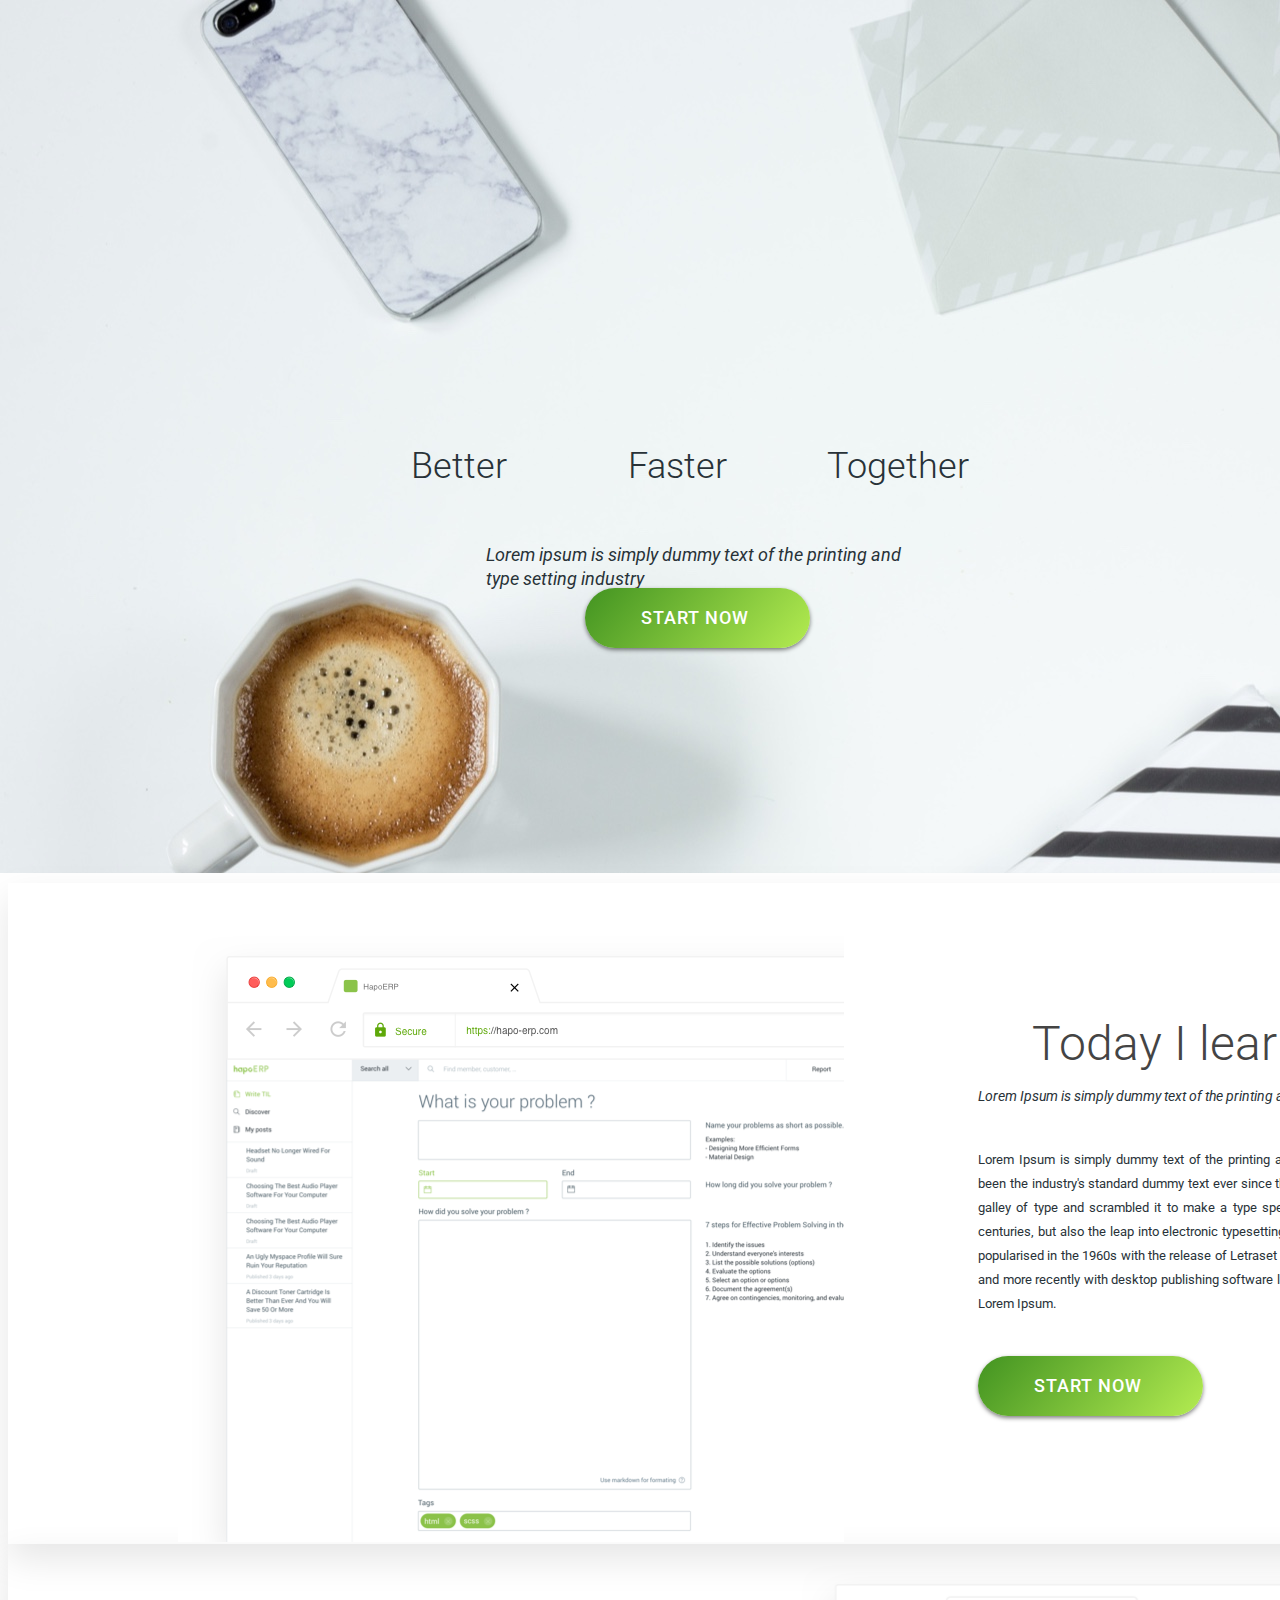
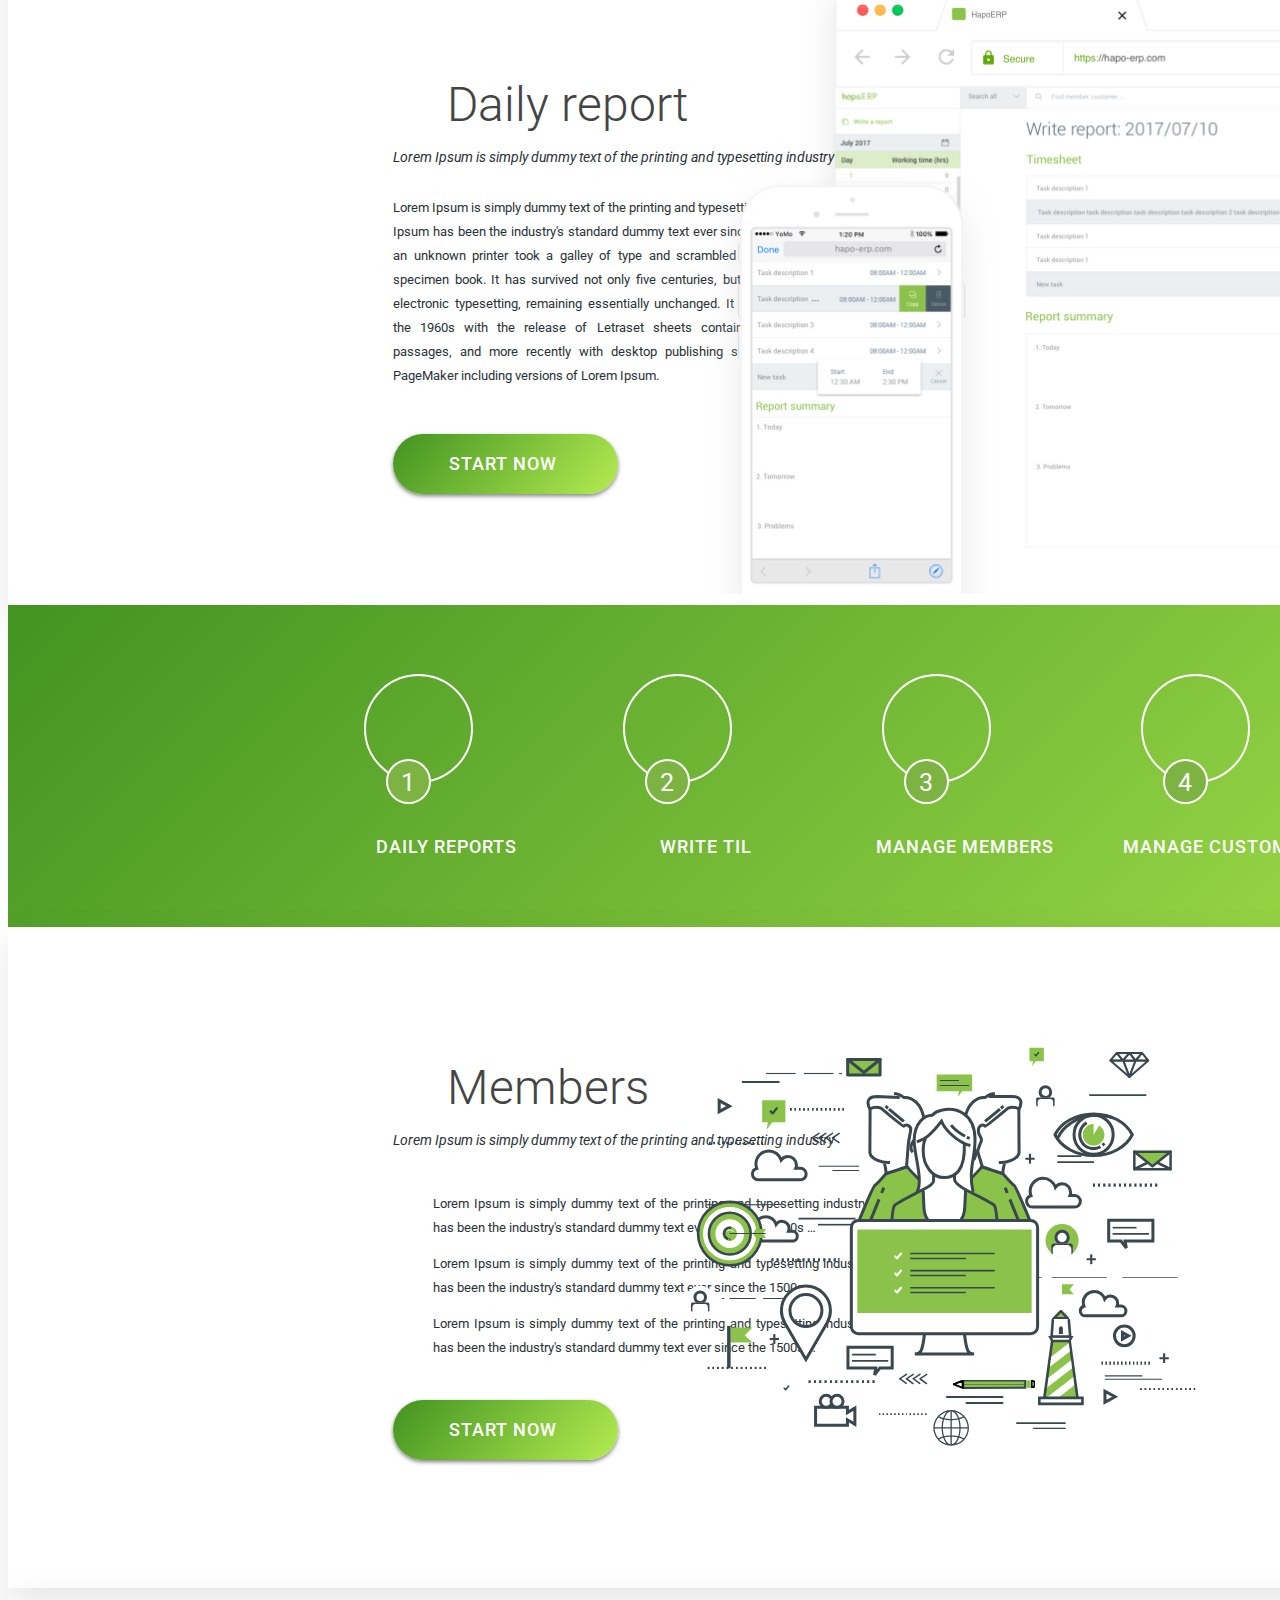
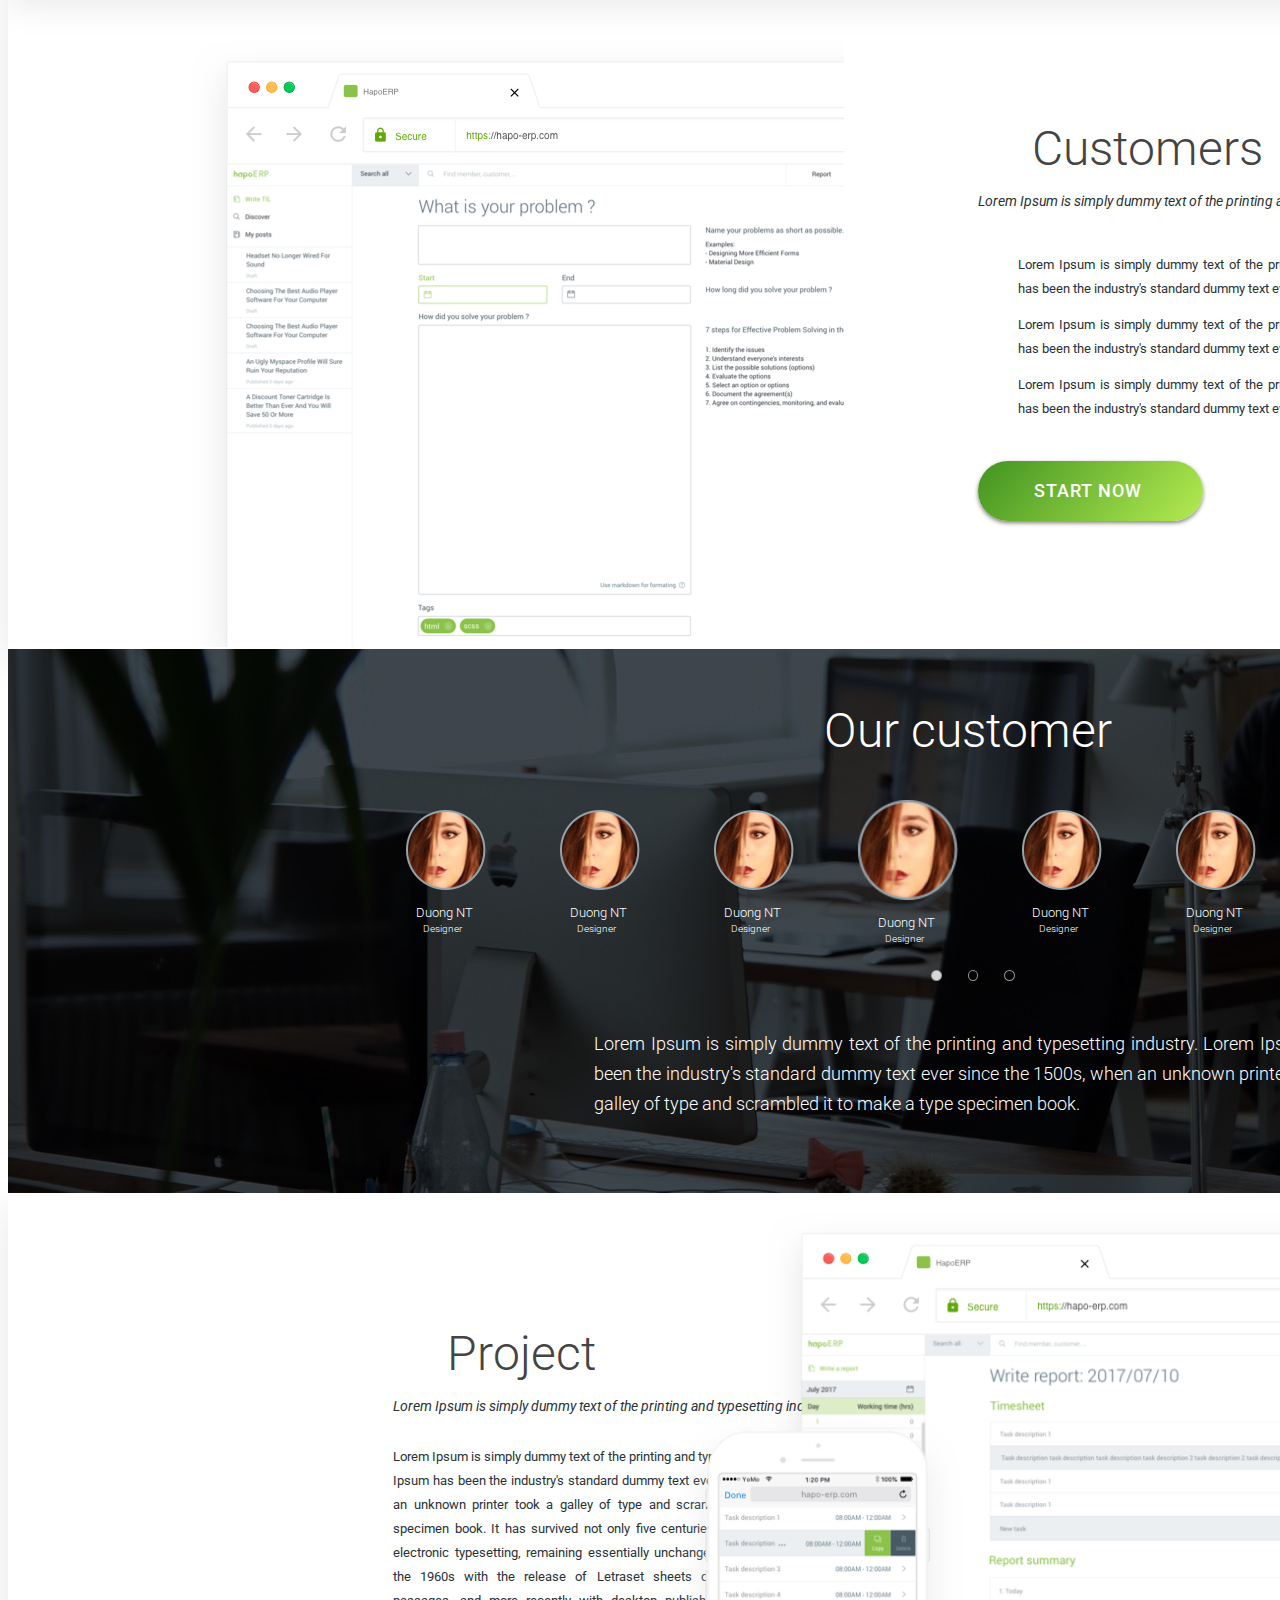
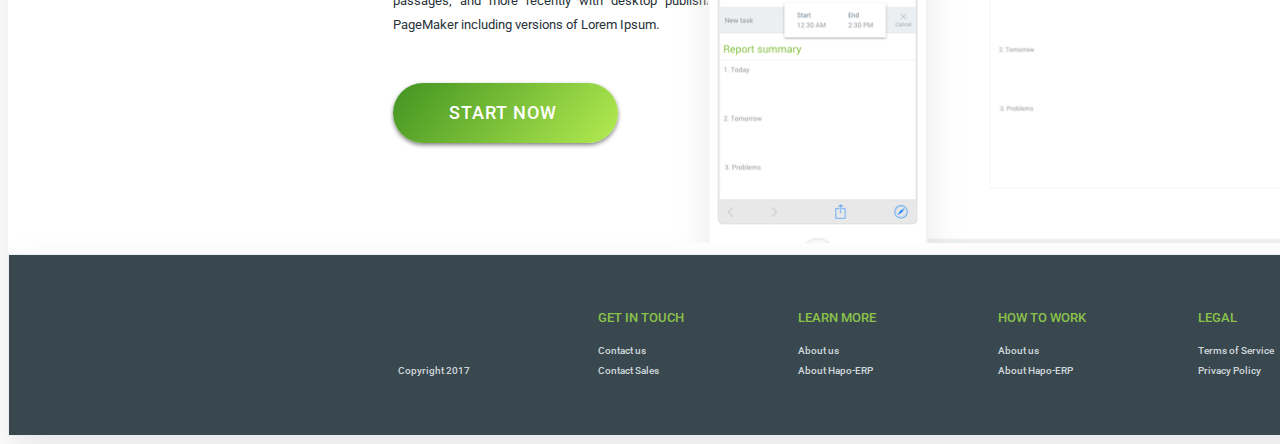
==== commit a944c400: "Fix naming problems" ====
--- a/html/index.html
+++ b/html/index.html
@@ -10,7 +10,7 @@
 </head>
 
 <body>
-    <!-- First rectangle -->
+    <!-- Index page -->
     <div class="rectangle">
         <div class="about-us">
             <img src="../images/About us.png" alt="">
@@ -23,74 +23,74 @@
         <div class="hapo-erp">
             <img src="../images/hapoERP.png" alt="">
         </div>
-        <div class="icon-161-themify">
-            <div class="ti-gift"></div>
-        </div>
-        <div class="icon-199-themify">
-            <div class="ti-alarm-clock"></div>
-        </div>
-        <div class="icon-113-themify">
-            <div class="ti-thumb-up"></div>
+        <div class="index-page-gift-logo">
+            <span class="ti-gift">
+        </div>
+        <div class="index-page-alarm-clock-logo">
+            <span class="ti-alarm-clock">
+        </div>
+        <div class="index-page-thumb-up-logo">
+            <span class="ti-thumb-up">
         </div>
         <div class="better">Better</div>
         <div class="faster">Faster</div>
         <div class="together">Together</div>
-        <div class="lorem-ipsum-is-simpl">
+        <div class="lorem-ipsum-is-simpl-index">
             Lorem ipsum is simply dummy text of the printing and type setting industry
         </div>
-        <div class="rectangle-2-copy">
+        <div class="start-now-button">
             <div class="start-now">
                 START NOW
             </div>
         </div>
     </div>
 
-    <!-- Second rectangle -->
-    <div class="mask">
+    <!-- Today I Learnt Page -->
+    <div class="task-page-main-box">
         <div class="today-i-learnt-image">
-            <img src="../images/Browser.png" alt="" srcset="">
-        </div>
-        <div class="rectangle-3">
-            <div class="icon-25-themify">
-                <div class="ti-bookmark-alt"></div>
+            <img src="../images/Browser.png" alt="">
+        </div>
+        <div class="right-side-task-block">
+            <div class="title-icon">
+                <span class="ti-bookmark-alt">
             </div>
             <div class="today-i-learnt">Today I learnt</div>
-            <div class="lorem-ipsum-is-simpl-copy">
+            <div class="lorem-ipsum-is-simpl-subscription">
                 Lorem Ipsum is simply dummy text of the printing and typesetting industry
             </div>
-            <div class="lorem-ipsum-is-simpl-2">
+            <p class="lorem-ipsum-is-simpl-para-long">
                 Lorem Ipsum is simply dummy text of the printing and typesetting industry. Lorem Ipsum has been the industry's standard dummy
                 text ever since the 1500s, when an unknown printer took a galley of type and scrambled it to make a type
                 specimen book. It has survived not only five centuries, but also the leap into electronic typesetting, remaining
                 essentially unchanged. It was popularised in the 1960s with the release of Letraset sheets containing Lorem
                 Ipsum passages, and more recently with desktop publishing software like Aldus PageMaker including versions
                 of Lorem Ipsum.
-            </div>
-            <div class='rectangle-2-copy start-now-button-2'>
+            </p>
+            <div class='start-now-button start-now-button-task-pages'>
                 <div class="start-now">START NOW</div>
             </div>
         </div>
     </div>
 
-    <!-- Third Rectangle -->
-    <div class="mask">
-        <div class="rectangle-4">
-            <div class="icon-25-themify">
-                <div class="ti-write"></div>
+    <!-- Daily Report Page -->
+    <div class="task-page-main-box">
+        <div class="left-side-task-block">
+            <div class="title-icon">
+                <span class="ti-write">
             </div>
             <div class="today-i-learnt">Daily report</div>
-            <div class="lorem-ipsum-is-simpl-copy">
+            <div class="lorem-ipsum-is-simpl-subscription">
                 Lorem Ipsum is simply dummy text of the printing and typesetting industry
             </div>
-            <div class="lorem-ipsum-is-simpl-2 lorem-ipsum-3">
+            <p class="lorem-ipsum-is-simpl-para-long para-narrow-block">
                 Lorem Ipsum is simply dummy text of the printing and typesetting industry. Lorem Ipsum has been the industry's standard dummy
                 text ever since the 1500s, when an unknown printer took a galley of type and scrambled it to make a type
                 specimen book. It has survived not only five centuries, but also the leap into electronic typesetting, remaining
                 essentially unchanged. It was popularised in the 1960s with the release of Letraset sheets containing Lorem
                 Ipsum passages, and more recently with desktop publishing software like Aldus PageMaker including versions
                 of Lorem Ipsum.
-            </div>
-            <div class='rectangle-2-copy start-now-button-2 daily-report-start-button'>
+            </p>
+            <div class='start-now-button start-now-button-task-pages daily-report-start-button'>
                 <div class="start-now">START NOW</div>
             </div>
         </div>
@@ -99,68 +99,68 @@
         </div>
     </div>
 
-    <!-- Fifth Rectangle -->
-    <div class="mask-2">
-        <div class="mask-2-mini-rect">
-            <div class="mask-2-mini-rect-junior">
+    <!-- Task List -->
+    <div class="task-list-banner">
+        <div class="task-list-banner-mini-rect">
+            <div class="task-list-banner-mini-rect-junior">
                 <div class="oval">
                     <div class="mini-icon-rectangle">
-                        <div class="ti-write"></div>
-                    </div>
-                </div>
-                <div class="oval-2">
+                        <span class="ti-write">
+                    </div>
+                </div>
+                <div class="oval-mini">
                     <div class="mini-number-rectangle">1</div>
                 </div>
                 <div class="task-list">
                     DAILY REPORTS
                 </div>
             </div>
-            <div class="mask-2-mini-rect-junior">
+            <div class="task-list-banner-mini-rect-junior">
                 <div class="oval">
                     <div class="mini-icon-rectangle">
-                        <div class="ti-bookmark-alt"></div>
-                    </div>
-                </div>
-                <div class="oval-2">
+                        <span class="ti-bookmark-alt">
+                    </div>
+                </div>
+                <div class="oval-mini">
                     <div class="mini-number-rectangle">2</div>
                 </div>
                 <div class="task-list">
                     WRITE TIL
                 </div>
             </div>
-            <div class="mask-2-mini-rect-junior">
+            <div class="task-list-banner-mini-rect-junior">
                 <div class="oval">
                     <div class="mini-icon-rectangle">
-                        <div class="ti-layout-list-thumb"></div>
-                    </div>
-                </div>
-                <div class="oval-2">
+                        <span class="ti-layout-list-thumb">
+                    </div>
+                </div>
+                <div class="oval-mini">
                     <div class="mini-number-rectangle">3</div>
                 </div>
                 <div class="task-list">
                     MANAGE MEMBERS
                 </div>
             </div>
-            <div class="mask-2-mini-rect-junior">
+            <div class="task-list-banner-mini-rect-junior">
                 <div class="oval">
                     <div class="mini-icon-rectangle">
-                        <div class="ti-face-smile"></div>
-                    </div>
-                </div>
-                <div class="oval-2">
+                        <span class="ti-face-smile">
+                    </div>
+                </div>
+                <div class="oval-mini">
                     <div class="mini-number-rectangle">4</div>
                 </div>
                 <div class="task-list">
                     MANAGE CUSTOMERS
                 </div>
             </div>
-            <div class="mask-2-mini-rect-junior">
+            <div class="task-list-banner-mini-rect-junior">
                 <div class="oval">
                     <div class="mini-icon-rectangle">
-                        <div class="ti-calendar"></div>
-                    </div>
-                </div>
-                <div class="oval-2">
+                        <span class="ti-calendar">
+                    </div>
+                </div>
+                <div class="oval-mini">
                     <div class="mini-number-rectangle">5</div>
                 </div>
                 <div class="task-list">
@@ -170,46 +170,46 @@
         </div>
     </div>
 
-    <!-- Sixth Rectangle -->
-    <div class="mask">
-        <div class="rectangle-4">
-            <div class="icon-25-themify">
-                <div class="ti-user"></div>
+    <!-- Members Page -->
+    <div class="task-page-main-box">
+        <div class="left-side-task-block">
+            <div class="title-icon">
+                <span class="ti-user">
             </div>
             <div class="today-i-learnt">Members</div>
-            <div class="lorem-ipsum-is-simpl-copy">
+            <div class="lorem-ipsum-is-simpl-subscription">
                 Lorem Ipsum is simply dummy text of the printing and typesetting industry
             </div>
-            <div class="lorem-ipsum-is-simpl-2 lorem-ipsum-4">
-                <div class="small-para-block">
-                    <div class="icon-78-themify">
-                        <div class="ti-check-box"></div>
-                    </div>
-                    <div class="lorem-ipsum-is-simpl-para">
-                        Lorem Ipsum is simply dummy text of the printing and typesetting industry. Lorem Ipsum has been the industry's standard dummy
-                        text ever since the 1500s …
-                    </div>
-                </div>
-                <div class="small-para-block">
-                    <div class="icon-78-themify">
-                        <div class="ti-check-box"></div>
-                    </div>
-                    <div class="lorem-ipsum-is-simpl-para">
-                        Lorem Ipsum is simply dummy text of the printing and typesetting industry. Lorem Ipsum has been the industry's standard dummy
-                        text ever since the 1500s …
-                    </div>
-                </div>
-                <div class="small-para-block">
-                    <div class="icon-78-themify">
-                        <div class="ti-check-box"></div>
-                    </div>
-                    <div class="lorem-ipsum-is-simpl-para">
-                        Lorem Ipsum is simply dummy text of the printing and typesetting industry. Lorem Ipsum has been the industry's standard dummy
-                        text ever since the 1500s …
-                    </div>
-                </div>
-            </div>
-            <div class='rectangle-2-copy start-now-button-2'>
+            <div class="lorem-ipsum-is-simpl-para-long list-para-block">
+                <div class="small-para-block">
+                    <div class="list-bullet-icon">
+                        <span class="ti-check-box">
+                    </div>
+                    <div class="lorem-ipsum-is-simpl-para">
+                        Lorem Ipsum is simply dummy text of the printing and typesetting industry. Lorem Ipsum has been the industry's standard dummy
+                        text ever since the 1500s …
+                    </div>
+                </div>
+                <div class="small-para-block">
+                    <div class="list-bullet-icon">
+                        <span class="ti-check-box">
+                    </div>
+                    <div class="lorem-ipsum-is-simpl-para">
+                        Lorem Ipsum is simply dummy text of the printing and typesetting industry. Lorem Ipsum has been the industry's standard dummy
+                        text ever since the 1500s …
+                    </div>
+                </div>
+                <div class="small-para-block">
+                    <div class="list-bullet-icon">
+                        <span class="ti-check-box">
+                    </div>
+                    <div class="lorem-ipsum-is-simpl-para">
+                        Lorem Ipsum is simply dummy text of the printing and typesetting industry. Lorem Ipsum has been the industry's standard dummy
+                        text ever since the 1500s …
+                    </div>
+                </div>
+            </div>
+            <div class='start-now-button start-now-button-task-pages'>
                 <div class="start-now">START NOW</div>
             </div>
         </div>
@@ -218,97 +218,99 @@
         </div>
     </div>
 
-    <div class="mask">
+    <!-- Customers Page -->
+    <div class="task-page-main-box">
         <div class="today-i-learnt-image">
             <img src="../images/Browser.png" alt="" srcset="">
         </div>
-        <div class="rectangle-3">
-            <div class="icon-25-themify">
-                <div class="ti-face-smile"></div>
+        <div class="right-side-task-block">
+            <div class="title-icon">
+                <span class="ti-face-smile">
             </div>
             <div class="today-i-learnt">Customers</div>
-            <div class="lorem-ipsum-is-simpl-copy">
+            <div class="lorem-ipsum-is-simpl-subscription">
                 Lorem Ipsum is simply dummy text of the printing and typesetting industry
             </div>
-            <div class="lorem-ipsum-is-simpl-2 lorem-ipsum-4">
-                <div class="small-para-block">
-                    <div class="icon-78-themify">
-                        <div class="ti-lock"></div>
-                    </div>
-                    <div class="lorem-ipsum-is-simpl-para">
-                        Lorem Ipsum is simply dummy text of the printing and typesetting industry. Lorem Ipsum has been the industry's standard dummy
-                        text ever since the 1500s …
-                    </div>
-                </div>
-                <div class="small-para-block">
-                    <div class="icon-78-themify">
-                        <div class="ti-cup"></div>
-                    </div>
-                    <div class="lorem-ipsum-is-simpl-para">
-                        Lorem Ipsum is simply dummy text of the printing and typesetting industry. Lorem Ipsum has been the industry's standard dummy
-                        text ever since the 1500s …
-                    </div>
-                </div>
-                <div class="small-para-block">
-                    <div class="icon-78-themify">
-                        <div class="ti-stats-up"></div>
-                    </div>
-                    <div class="lorem-ipsum-is-simpl-para">
-                        Lorem Ipsum is simply dummy text of the printing and typesetting industry. Lorem Ipsum has been the industry's standard dummy
-                        text ever since the 1500s …
-                    </div>
-                </div>
-            </div>
-            <div class='rectangle-2-copy start-now-button-2'>
+            <div class="lorem-ipsum-is-simpl-para-long list-para-block">
+                <div class="small-para-block">
+                    <div class="list-bullet-icon">
+                        <span class="ti-lock">
+                    </div>
+                    <div class="lorem-ipsum-is-simpl-para">
+                        Lorem Ipsum is simply dummy text of the printing and typesetting industry. Lorem Ipsum has been the industry's standard dummy
+                        text ever since the 1500s …
+                    </div>
+                </div>
+                <div class="small-para-block">
+                    <div class="list-bullet-icon">
+                        <span class="ti-cup">
+                    </div>
+                    <div class="lorem-ipsum-is-simpl-para">
+                        Lorem Ipsum is simply dummy text of the printing and typesetting industry. Lorem Ipsum has been the industry's standard dummy
+                        text ever since the 1500s …
+                    </div>
+                </div>
+                <div class="small-para-block">
+                    <div class="list-bullet-icon">
+                        <span class="ti-stats-up">
+                    </div>
+                    <div class="lorem-ipsum-is-simpl-para">
+                        Lorem Ipsum is simply dummy text of the printing and typesetting industry. Lorem Ipsum has been the industry's standard dummy
+                        text ever since the 1500s …
+                    </div>
+                </div>
+            </div>
+            <div class='start-now-button start-now-button-task-pages'>
                 <div class="start-now">START NOW</div>
             </div>
         </div>
     </div>
 
-    <div class="rectangle-5">
+    <!-- Our customer -->
+    <div class="our-customer-box">
         <div class="our-customer">
             Our customer
         </div>
-        <div class="small-rectangle-5">
-            <div class="mini-rectangle-5">
-                <img src="../images/face-img.png" class="human-face-img" alt="" srcset="">
-                <div class="duong-nt-designer-1">Duong NT</div>
-                <div class="duong-nt-designer-2">Designer</div>
-            </div>
-            <div class="mini-rectangle-5">
-                <img src="../images/face-img.png" class="human-face-img" alt="" srcset="">
-                <div class="duong-nt-designer-1">Duong NT</div>
-                <div class="duong-nt-designer-2">Designer</div>
-            </div>
-            <div class="mini-rectangle-5">
-                <img src="../images/face-img.png" class="human-face-img" alt="" srcset="">
-                <div class="duong-nt-designer-1">Duong NT</div>
-                <div class="duong-nt-designer-2">Designer</div>
-            </div>
-            <div class="mini-rectangle-5">
+        <div class="small-our-customer-box">
+            <div class="mini-our-customer-box">
+                <img src="../images/face-img.png" class="human-face-img" alt="" srcset="">
+                <div class="customer-name">Duong NT</div>
+                <div class="customer-job">Designer</div>
+            </div>
+            <div class="mini-our-customer-box">
+                <img src="../images/face-img.png" class="human-face-img" alt="" srcset="">
+                <div class="customer-name">Duong NT</div>
+                <div class="customer-job">Designer</div>
+            </div>
+            <div class="mini-our-customer-box">
+                <img src="../images/face-img.png" class="human-face-img" alt="" srcset="">
+                <div class="customer-name">Duong NT</div>
+                <div class="customer-job">Designer</div>
+            </div>
+            <div class="mini-our-customer-box">
                 <img src="../images/face-img.png" class="human-face-img special-human-face" alt="" srcset="">
-                <div class="duong-nt-designer-1 duong-nt-special-1">Duong NT</div>
-                <div class="duong-nt-designer-2 duong-nt-special-2">Designer</div>
-            </div>
-            <div class="mini-rectangle-5">
-                <img src="../images/face-img.png" class="human-face-img" alt="" srcset="">
-                <div class="duong-nt-designer-1">Duong NT</div>
-                <div class="duong-nt-designer-2">Designer</div>
-            </div>
-            <div class="mini-rectangle-5">
-                <img src="../images/face-img.png" class="human-face-img" alt="" srcset="">
-                <div class="duong-nt-designer-1">Duong NT</div>
-                <div class="duong-nt-designer-2">Designer</div>
-            </div>
-            <div class="mini-rectangle-5">
-                <img src="../images/face-img.png" class="human-face-img" alt="" srcset="">
-                <div class="duong-nt-designer-1">Duong NT</div>
-                <div class="duong-nt-designer-2">Designer</div>
-            </div>
-            <div class="mini-rectangle-5">
-                <img src="../images/face-img.png" class="human-face-img" alt="" srcset="">
-                <div class="duong-nt-designer-1">Duong NT</div>
-                <div class="duong-nt-designer-2">Designer</div>
+                <div class="customer-name customer-name-special">Duong NT</div>
+                <div class="customer-job customer-job-special">Designer</div>
+            </div>
+            <div class="mini-our-customer-box">
+                <img src="../images/face-img.png" class="human-face-img" alt="" srcset="">
+                <div class="customer-name">Duong NT</div>
+                <div class="customer-job">Designer</div>
+            </div>
+            <div class="mini-our-customer-box">
+                <img src="../images/face-img.png" class="human-face-img" alt="" srcset="">
+                <div class="customer-name">Duong NT</div>
+                <div class="customer-job">Designer</div>
+            </div>
+            <div class="mini-our-customer-box">
+                <img src="../images/face-img.png" class="human-face-img" alt="" srcset="">
+                <div class="customer-name">Duong NT</div>
+                <div class="customer-job">Designer</div>
+            </div>
+            <div class="mini-our-customer-box">
+                <img src="../images/face-img.png" class="human-face-img" alt="" srcset="">
+                <div class="customer-name">Duong NT</div>
+                <div class="customer-job">Designer</div>
             </div>
         </div>
         <div class="dot-main-rectangle">
@@ -322,37 +324,38 @@
                 <div class="oval-dot"></div>
             </div>
         </div>
-        <div class="icon-128-themify">
-            <div class="ti-quote-left"></div>
-        </div>
-        <div class="lorem-ipsum-is-simpl-members">
+        <div class="open-quote-icon">
+            <span class="ti-quote-left">
+        </div>
+        <div class="lorem-ipsum-is-simpl-customers">
             Lorem Ipsum is simply dummy text of the printing and typesetting industry. Lorem Ipsum has been the industry's standard dummy
             text ever since the 1500s, when an unknown printer took a galley of type and scrambled it to make a type specimen
             book.
         </div>
-        <div class="icon-127-themify">
-            <div class="ti-quote-right"></div>
-        </div>
-    </div>
-
-    <div class="mask">
-        <div class="rectangle-4">
-            <div class="icon-25-themify">
-                <div class="ti-calendar"></div>
+        <div class="close-quote-icon">
+            <span class="ti-quote-right">
+        </div>
+    </div>
+
+    <!-- Project Page -->
+    <div class="task-page-main-box">
+        <div class="left-side-task-block">
+            <div class="title-icon">
+                <span class="ti-calendar">
             </div>
             <div class="today-i-learnt">Project</div>
-            <div class="lorem-ipsum-is-simpl-copy">
+            <div class="lorem-ipsum-is-simpl-subscription">
                 Lorem Ipsum is simply dummy text of the printing and typesetting industry
             </div>
-            <div class="lorem-ipsum-is-simpl-2 lorem-ipsum-3">
+            <p class="lorem-ipsum-is-simpl-para-long para-narrow-block">
                 Lorem Ipsum is simply dummy text of the printing and typesetting industry. Lorem Ipsum has been the industry's standard dummy
                 text ever since the 1500s, when an unknown printer took a galley of type and scrambled it to make a type
                 specimen book. It has survived not only five centuries, but also the leap into electronic typesetting, remaining
                 essentially unchanged. It was popularised in the 1960s with the release of Letraset sheets containing Lorem
                 Ipsum passages, and more recently with desktop publishing software like Aldus PageMaker including versions
                 of Lorem Ipsum.
-            </div>
-            <div class='rectangle-2-copy start-now-button-2 daily-report-start-button'>
+            </p>
+            <div class='start-now-button start-now-button-task-pages daily-report-start-button'>
                 <div class="start-now">START NOW</div>
             </div>
         </div>
@@ -361,9 +364,10 @@
         </div>
     </div>
 
-    <div class="mask-3">
-        <div class="mask-3-small-rectangle">
-            <div class="mask-3-tiny-rectangle">
+    <!-- Footer -->
+    <div class="footer">
+        <div class="footer-small-rectangle">
+            <div class="footer-tiny-rectangle">
                 <div class="big-footer-text">
                     <img src="../images/hapoERP.png" class="hapo-erp-footer-img" alt="">
                 </div>
@@ -371,28 +375,28 @@
                     <br>Copyright 2017
                 </div>
             </div>
-            <div class="mask-3-tiny-rectangle">
+            <div class="footer-tiny-rectangle">
                 <div class="small-footer-title">GET IN TOUCH</div>
                 <div class="small-footer-text">
                     Contact us
                     <br>Contact Sales
                 </div>
             </div>
-            <div class="mask-3-tiny-rectangle">
+            <div class="footer-tiny-rectangle">
                 <div class="small-footer-title">LEARN MORE</div>
                 <div class="small-footer-text">
                     About us
                     <br>About Hapo-ERP
                 </div>
             </div>
-            <div class="mask-3-tiny-rectangle">
+            <div class="footer-tiny-rectangle">
                 <div class="small-footer-title">HOW TO WORK</div>
                 <div class="small-footer-text">
                     About us
                     <br>About Hapo-ERP
                 </div>
             </div>
-            <div class="mask-3-tiny-rectangle">
+            <div class="footer-tiny-rectangle">
                 <div class="small-footer-title">LEGAL</div>
                 <div class="small-footer-text">
                     Terms of Service
@@ -402,16 +406,16 @@
         </div>
         <div class="footer-icon-rectangle">
             <div class="footer-icon-box">
-                <div class="ti-facebook"></div>
+                <span class="ti-facebook">
             </div>
             <div class="footer-icon-box">
-                <div class="ti-twitter-alt"></div>
+                <span class="ti-twitter-alt">
             </div>
             <div class="footer-icon-box">
-                <div class="ti-youtube"></div>
+                <span class="ti-youtube">
             </div>
             <div class="footer-icon-box">
-                <div class="ti-linkedin"></div>
+                <span class="ti-linkedin">
             </div>
         </div>
     </div>
--- a/css/style.css
+++ b/css/style.css
@@ -51,6 +51,7 @@
 }
 
 .sign-in {
+  cursor: pointer;
   height: 16px;
   width: 55px;
   color: #8BC34A;
@@ -64,7 +65,7 @@
   margin-left: 15px;
 }
 
-.rectangle-2-copy {
+.start-now-button {
   height: 60px;
   width: 225px;
   border-radius: 100px;
@@ -75,6 +76,11 @@
   margin-top: 580px;
 }
 
+.start-now-button:hover {
+  cursor: pointer;
+  background: linear-gradient(311.12deg, #429321 0%, #B4EC51 100%);
+}
+
 .start-now {
   height: 24px;
   width: 120px;
@@ -89,7 +95,7 @@
   margin-left: 56px;
 }
 
-.icon-161-themify {
+.index-page-gift-logo {
   color: #283238;
   font-size: 48px;
   letter-spacing: 4px;
@@ -99,7 +105,7 @@
   margin-left: 32.61%;
 }
 
-.icon-199-themify {
+.index-page-alarm-clock-logo {
   color: #283238;
   font-family: themify;
   font-size: 48px;
@@ -110,7 +116,7 @@
   margin-left: 49.9%;
 }
 
-.icon-113-themify {
+.index-page-thumb-up-logo {
   color: #283238;
   font-family: themify;
   font-size: 48px;
@@ -160,7 +166,7 @@
   margin-left: 63.99%;
 }
 
-.lorem-ipsum-is-simpl {
+.lorem-ipsum-is-simpl-index {
   height: 24px;
   width: 32.64%;
   color: #283238;
@@ -173,144 +179,18 @@
   margin-left: 37.35%;
 }
 
-.start-now-button-2 {
+.start-now-button-task-pages {
   margin-left: 10%;
   margin-top: 473px;
 }
 
-.mask {
+.task-page-main-box {
   height: 661px;
   width: 1920px;
   box-shadow: 0 15px 35px 0 rgba(0, 0, 0, 0.1);
 }
 
-.tab-bar {
-  height: 49.27px;
-  width: 49.15%;
-  ;
-  border: 1.5px solid #F2F2F2;
-  border-radius: 3px 3px 0 0;
-  background-color: #FFFFFF;
-  position: absolute;
-  margin-top: 75px;
-  margin-left: 11.95%;
-}
-
-.tab {
-  height: 91.49px;
-  width: 49.15%;
-  border: 1.5px solid #F2F2F2;
-  background-color: #FFFFFF;
-  position: absolute;
-  margin-top: 87.32px;
-  margin-left: 11.95%;
-}
-
-.close {
-  box-sizing: border-box;
-  height: 11.25px;
-  width: 11.24px;
-  border: 1px solid #EA4240;
-  border-radius: 50%;
-  background-color: #FF5D5B;
-  box-shadow: inset 0 1px 0 0 rgba(255, 255, 255, 0.56);
-  position: absolute;
-  margin-top: 8.29px;
-  margin-left: 22.19px;
-}
-
-.minimize {
-  box-sizing: border-box;
-  height: 11.25px;
-  width: 11.24px;
-  border: 1px solid #F7AE33;
-  border-radius: 50%;
-  background-color: #FFBC4C;
-  box-shadow: inset 0 1px 0 0 rgba(255, 255, 255, 0.5);
-  position: absolute;
-  margin-top: 8.29px;
-  margin-left: 39.74px;
-}
-
-.extend {
-  box-sizing: border-box;
-  height: 11.25px;
-  width: 11.24px;
-  border: 1px solid #04AD4C;
-  border-radius: 50%;
-  background-color: #00CC57;
-  box-shadow: inset 0 1px 0 0 rgba(255, 255, 255, 0.5);
-  position: absolute;
-  margin-top: 8.29px;
-  margin-left: 57.29px;
-}
-
-.favicon-tab-1 {
-  height: 12.3px;
-  width: 13.78px;
-  border-radius: 2px;
-  background-color: #8BC34A;
-  position: absolute;
-  margin-top: 11.59px;
-  margin-left: 117.42px;
-}
-
-.title-tab-1 {
-  height: 10px;
-  width: 76.73px;
-  color: #757575;
-  font-family: Helvetica;
-  font-size: 8px;
-  font-weight: normal;
-  line-height: 10px;
-  position: absolute;
-  margin-top: 12.95px;
-  margin-left: 136.99px;
-}
-
-.close-shape {
-  height: 8.21px;
-  width: 8.2px;
-  font-size: 11px;
-  position: absolute;
-  margin-top: 15.25px;
-  margin-left: 30.1%;
-}
-
-.left-arrow-shape {
-  height: 15.53px;
-  width: 15.51px;
-  color: #93A4AD;
-  font-size: 18px;
-  font-weight: bolder;
-  position: absolute;
-  margin-top: 52.99px;
-  margin-left: 2.07%;
-}
-
-.right-arrow-shape {
-  height: 15.53px;
-  width: 15.51px;
-  color: #93A4AD;
-  font-size: 18px;
-  font-weight: bolder;
-  position: absolute;
-  margin-top: 52.99px;
-  margin-left: 6.37%;
-}
-
-.reload-shape {
-  height: 15.53px;
-  width: 15.51px;
-  color: #93A4AD;
-  font-size: 18px;
-  font-weight: bolder;
-  position: absolute;
-  margin-top: 52.99px;
-  margin-left: 11.02%;
-}
-
-.rectangle-3 {
+.right-side-task-block {
   height: 661px;
   width: 700px;
   margin-left: 900px;
@@ -330,7 +210,7 @@
   margin-left: 17.65%;
 }
 
-.icon-25-themify {
+.title-icon {
   color: #444444;
   font-family: themify;
   font-size: 36px;
@@ -340,7 +220,7 @@
   margin-left: 10%;
 }
 
-.lorem-ipsum-is-simpl-copy {
+.lorem-ipsum-is-simpl-subscription {
   height: 19px;
   width: 90.02%;
   color: #283238;
@@ -353,7 +233,7 @@
   margin-left: 10%;
 }
 
-.lorem-ipsum-is-simpl-2 {
+.lorem-ipsum-is-simpl-para-long {
   height: 168px;
   width: 545px;
   color: #283238;
@@ -367,31 +247,32 @@
   margin-left: 10%;
 }
 
-.rectangle-4 {
+.left-side-task-block {
   height: 661px;
   width: 700px;
   margin-left: 315px;
   position: absolute;
 }
 
-.lorem-ipsum-3 {
+.para-narrow-block {
   width: 457px;
-}
-
-.mask-2 {	
+  margin-top: 252px;
+}
+
+.task-list-banner {	
   height: 322px;	
   width: 100%;	
   background: linear-gradient(315deg, #B4EC51 0%, #429321 100%);
 }
 
-.mask-2-mini-rect {
+.task-list-banner-mini-rect {
   height: 322px;
   width : 68%;
   margin-left: auto;
   margin-right: auto;
 }
 
-.mask-2-mini-rect-junior {
+.task-list-banner-mini-rect-junior {
   display: inline-flex;
   height: 322px;
   width: 19.7%;
@@ -409,7 +290,7 @@
   margin-top: 68.75px;
 }
 
-.oval-2 {	
+.oval-mini {	
   box-sizing: border-box;	
   height: 45.5px;	
   width: 45.5px;	
@@ -426,7 +307,7 @@
   width: 50%;
   height: 50%;
   margin-top: 28%;
-  margin-left: 22%;
+  margin-left: 25%;
   text-align: center;
   font-size: 40px;
   color: #FFFFFF;
@@ -472,7 +353,7 @@
   margin-top: 490px;
 }
 
-.lorem-ipsum-4 {
+.list-para-block {
   width: 570px;
   height: 200px;
 }
@@ -482,7 +363,7 @@
   height: 30%;
 }
 
-.icon-78-themify {
+.list-bullet-icon {
   color: #8BC34A;
   font-family: themify;
   font-size: 18px;
@@ -524,13 +405,13 @@
   width: 910px;
 }
 
-.rectangle-5 {	
+.our-customer-box {	
   height: 544px;	
   width: 1920px;	
   background-image: url("../images/background-picture-2.jpg");
 }
 
-.icon-128-themify {	
+.open-quote-icon {	
   opacity: 0.4;	
   color: #FFFFFF;	
   font-family: themify;	
@@ -542,7 +423,7 @@
   margin-left: 487px;
 }
 
-.lorem-ipsum-is-simpl-members {	
+.lorem-ipsum-is-simpl-customers {	
   height: 90px;	
   width: 750px;	
   color: #FFFFFF;	
@@ -556,7 +437,7 @@
   margin-left: 586px; 
 }
 
-.icon-127-themify {	
+.close-quote-icon {	
   opacity: 0.4;	
   color: #FFFFFF;	
   font-family: themify;	
@@ -581,7 +462,7 @@
   margin-left: 816px;
 }
 
-.small-rectangle-5 {
+.small-our-customer-box {
   height: 80px;
   width: 1300px;
   margin-top: 161px;
@@ -589,7 +470,7 @@
   position: absolute;
 }
 
-.mini-rectangle-5 {
+.mini-our-customer-box {
   display: inline-block;
   height: 80px;
   width: 150px;
@@ -606,7 +487,7 @@
   margin-left: 68px;
 }
 
-.duong-nt-designer-1 {
+.customer-name {
 	height: 31px;
 	width: 70px;
 	color: #FFFFFF;
@@ -620,7 +501,7 @@
   margin-top: 96px;
 }
 
-.duong-nt-designer-2 {
+.customer-job {
 	height: 31px;
 	width: 58px;
 	color: #FFFFFF;
@@ -634,15 +515,15 @@
   margin-top: 112px;
 }
 
-.duong-nt-special-1 {
+.customer-name-special {
   margin-top: 106px;
 }
 
-.duong-nt-special-2 {
+.customer-job-special {
   margin-top: 122px;
 }
 
-.mask-3 {
+.footer {
 	height: 180px;
 	width: 1920px;
 	border: 1px solid #ECEFF1;
@@ -650,14 +531,14 @@
 	box-shadow: 0 15px 35px 0 rgba(0,0,0,0.1);
 }
 
-.mask-3-small-rectangle {
+.footer-small-rectangle {
   width: 1000px;
   height: 180px;
   position: absolute;
   margin-left: 389px;
 }
 
-.mask-3-tiny-rectangle {
+.footer-tiny-rectangle {
   display: inline-block;
   width: 196px;
   height: 100%;
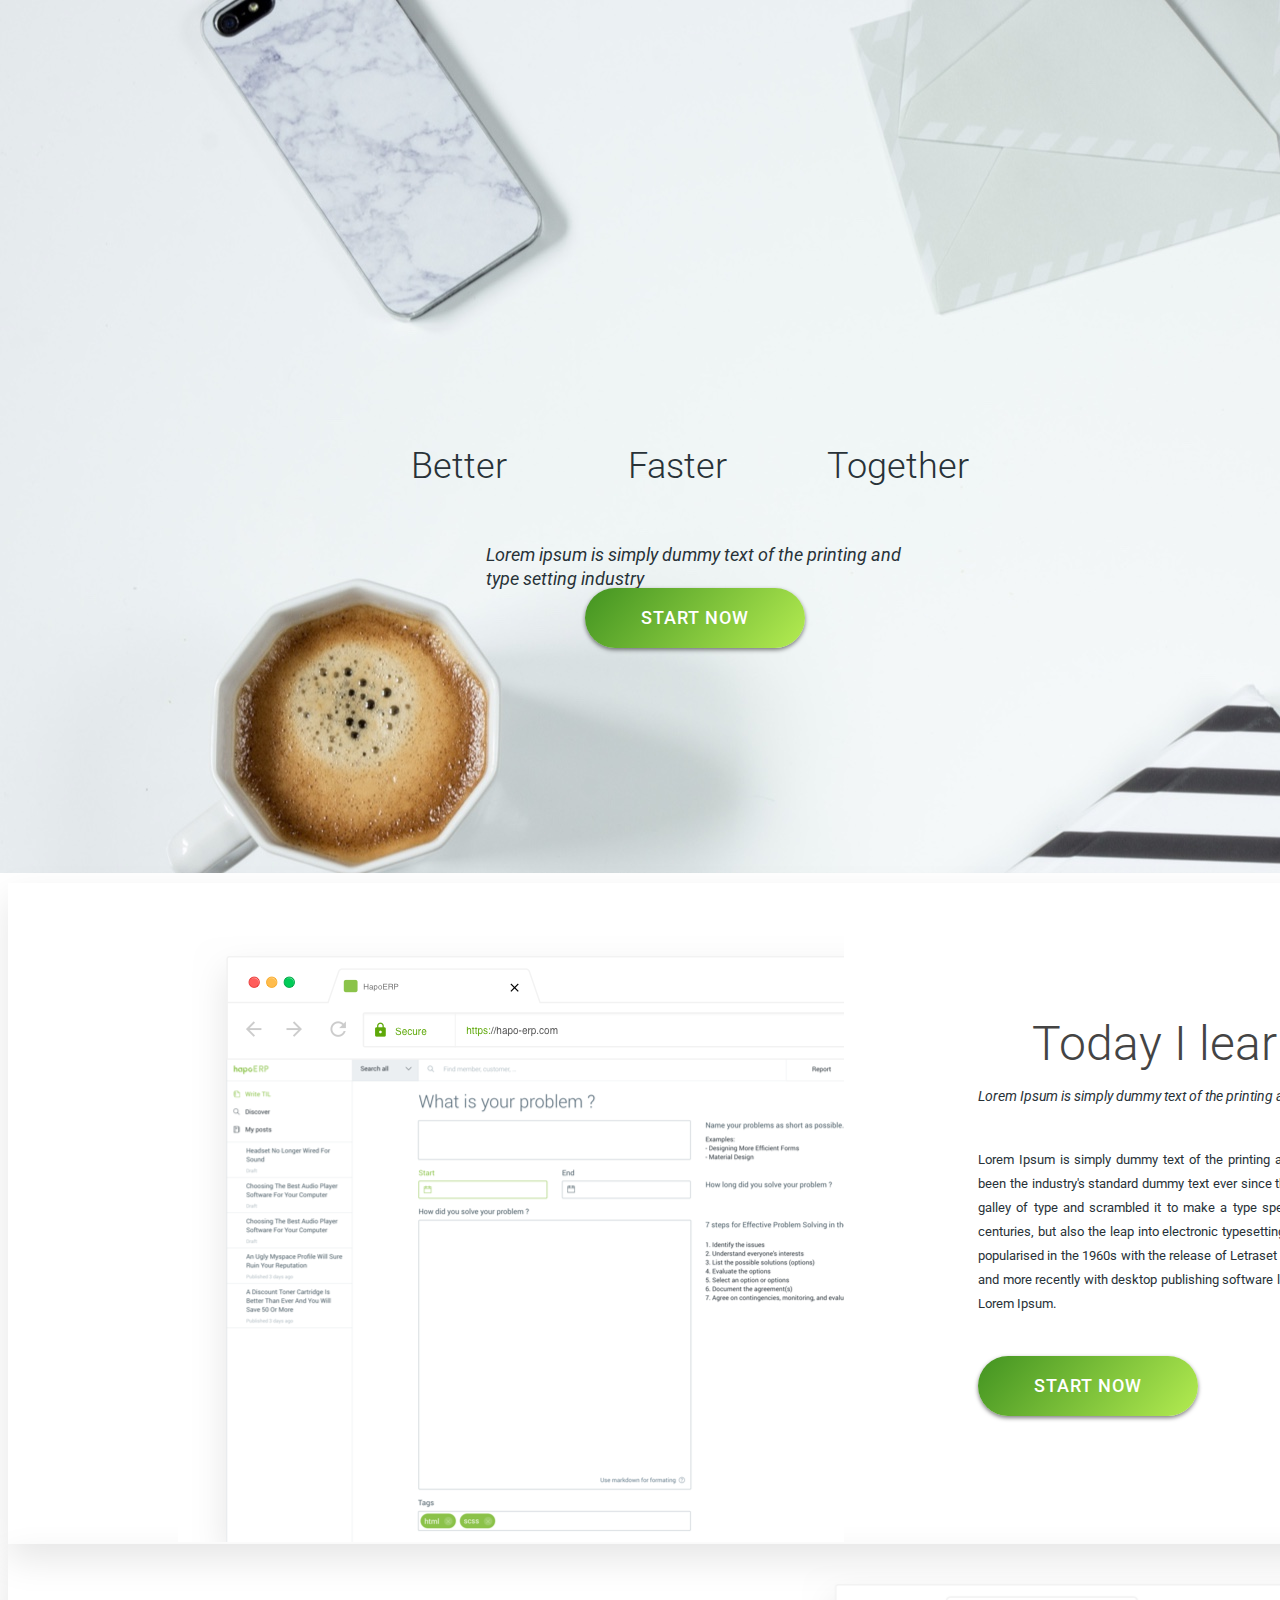
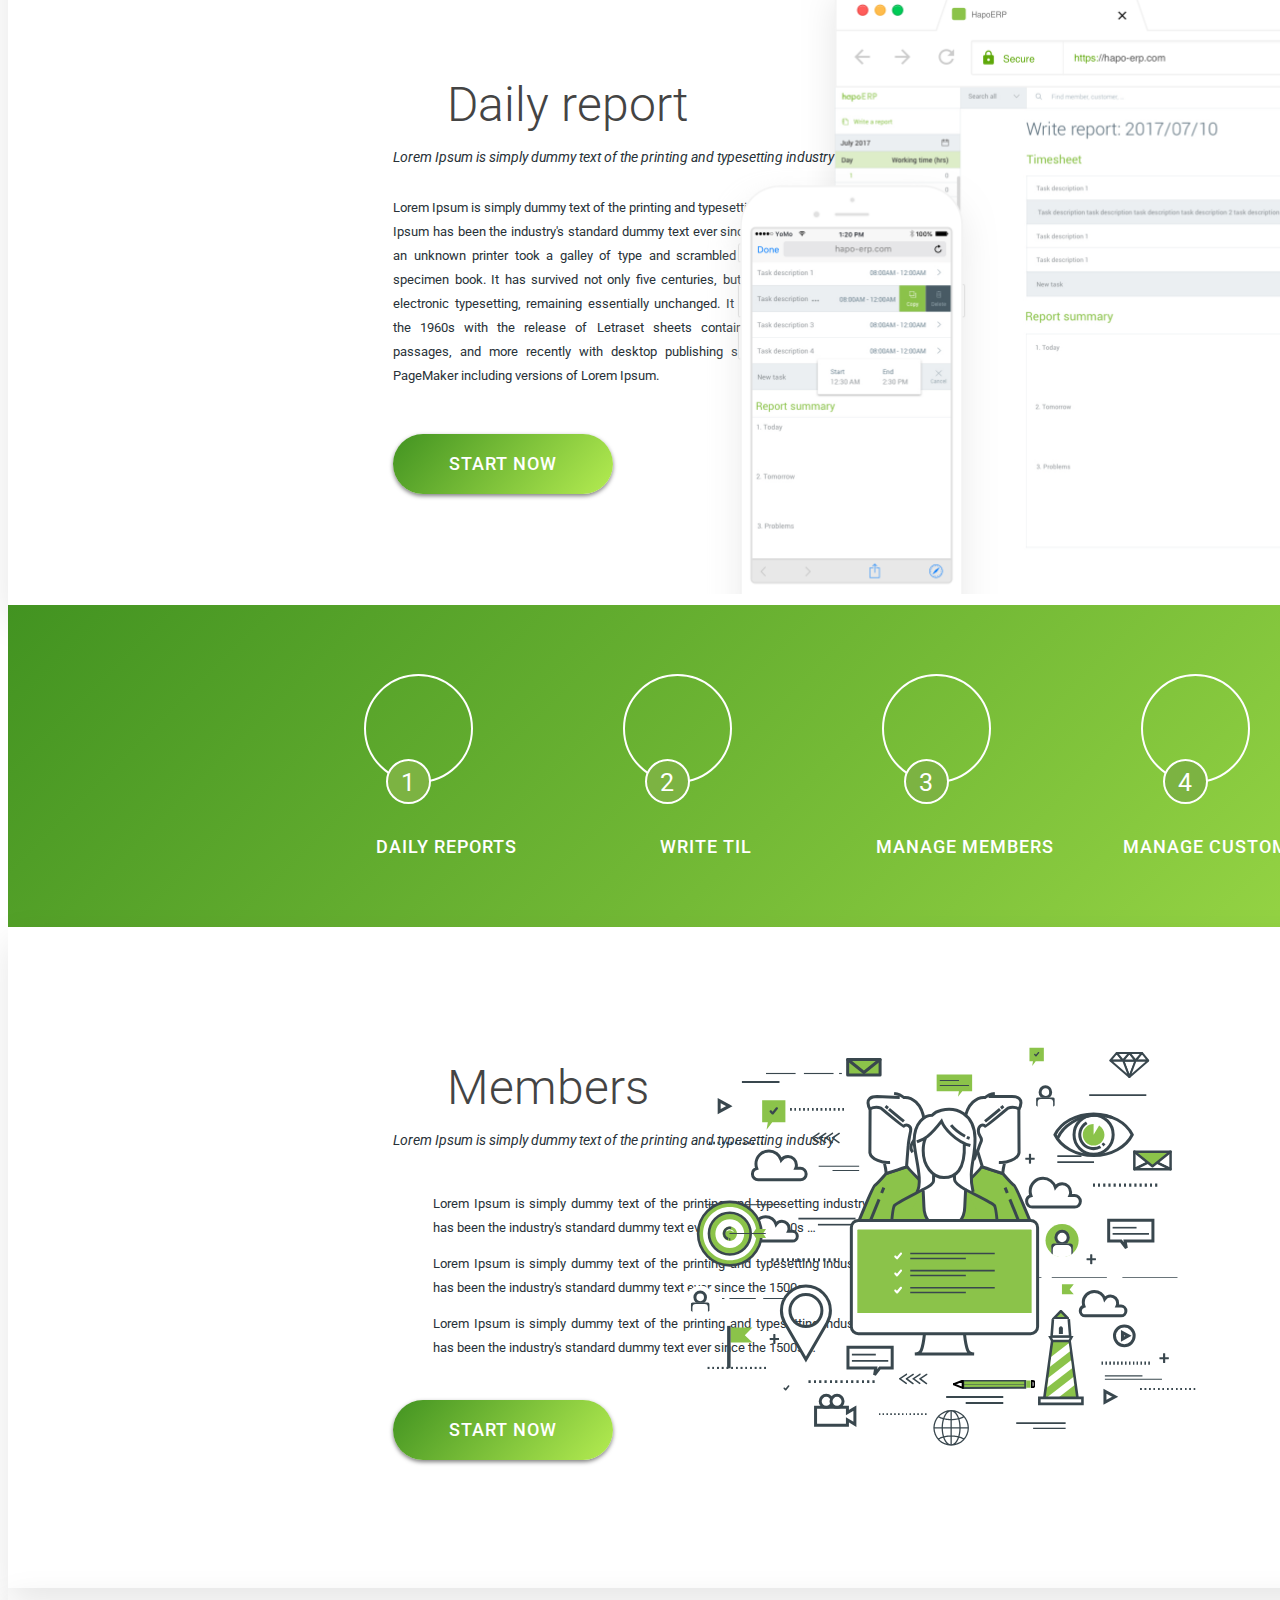
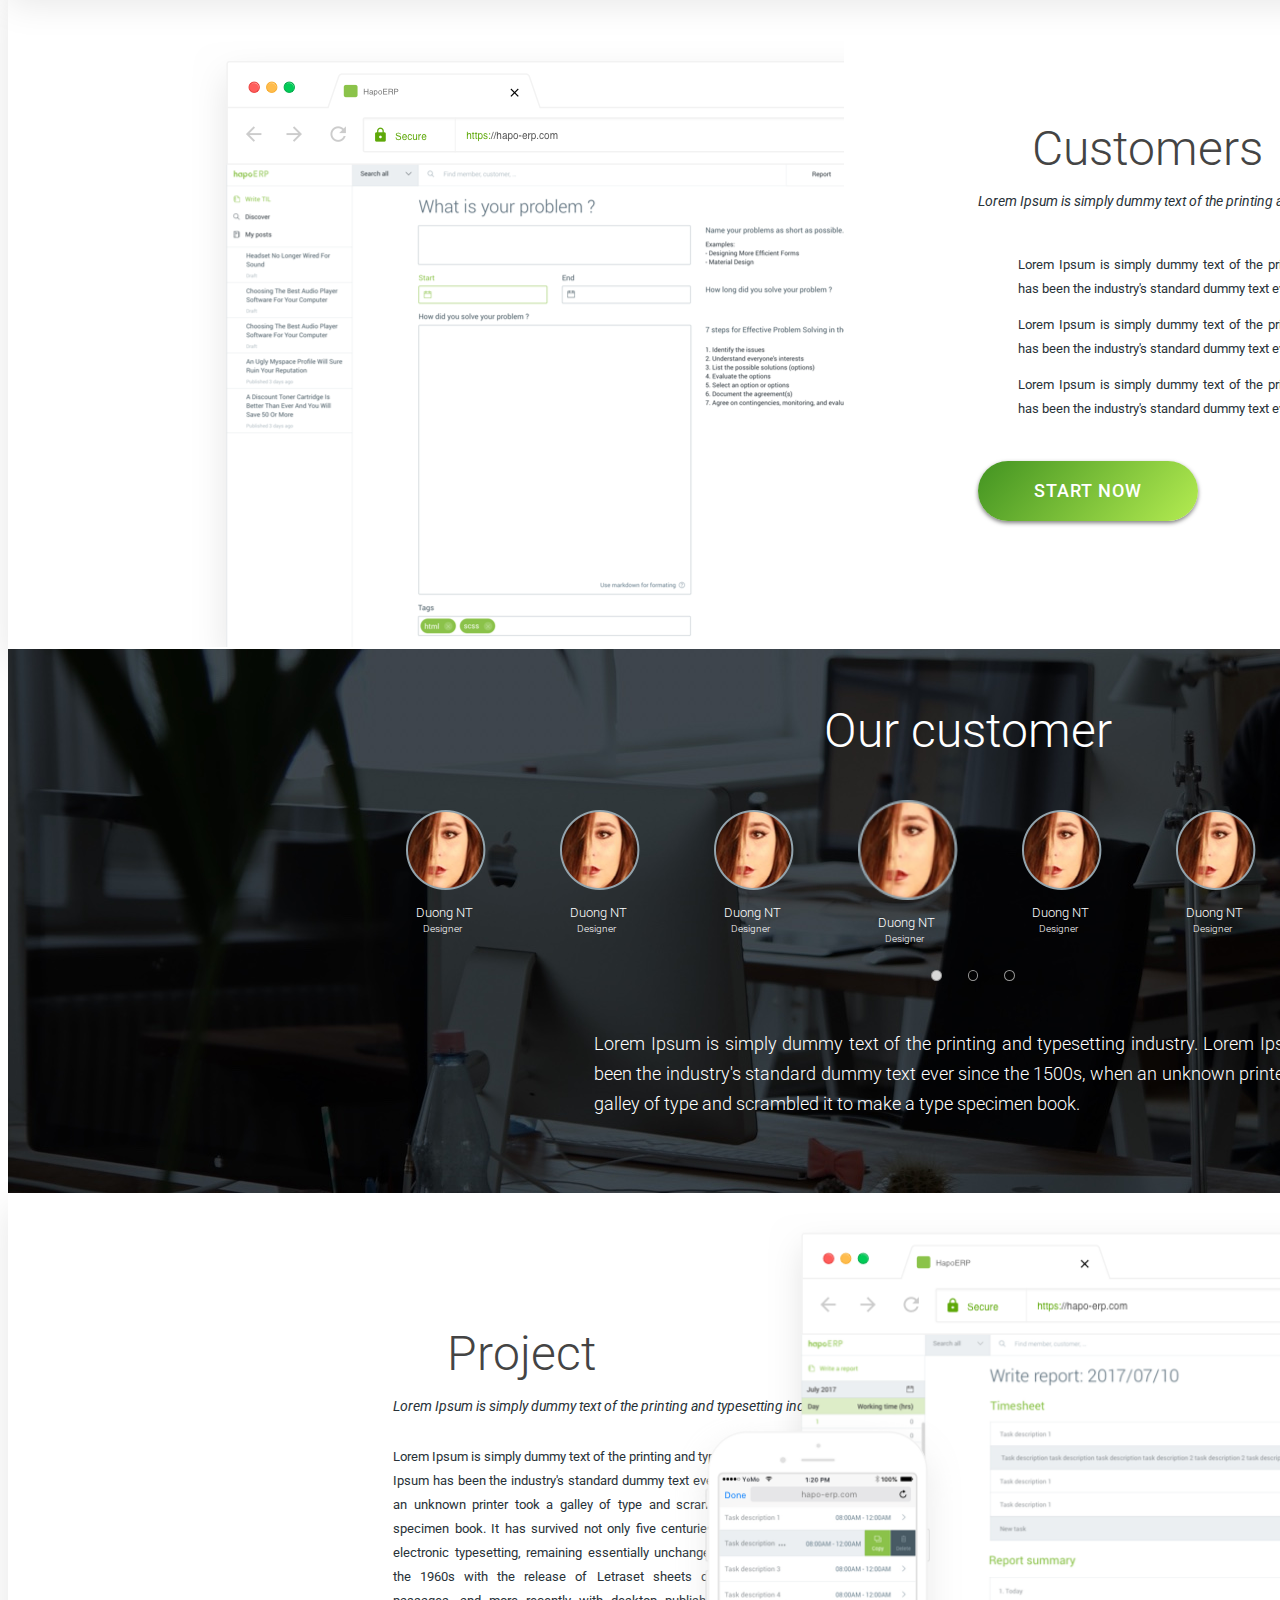
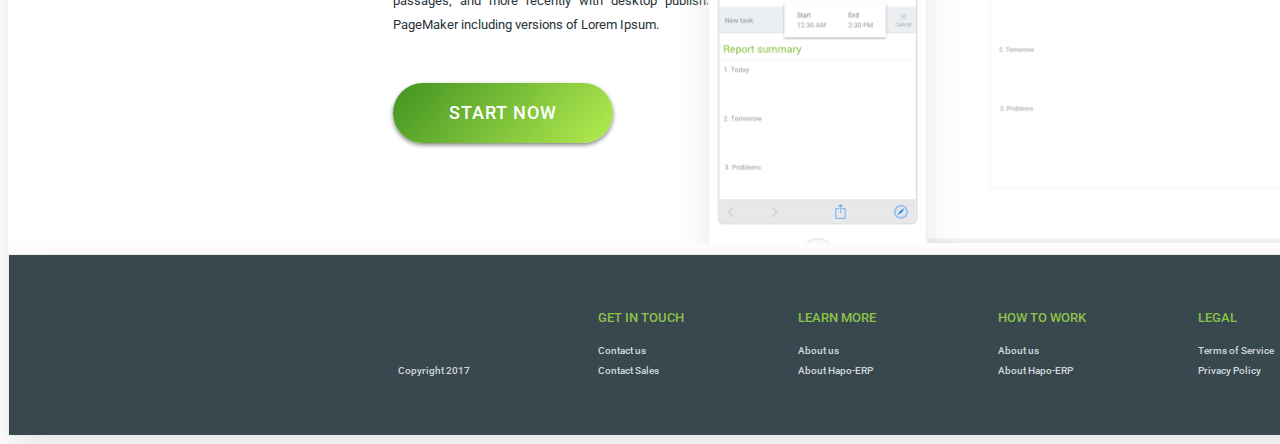
==== commit 5b4a494c: "Fix button code" ====
--- a/html/index.html
+++ b/html/index.html
@@ -15,11 +15,7 @@
         <div class="about-us">
             <img src="../images/About us.png" alt="">
         </div>
-        <div class="rectangle-2">
-            <div class="sign-in">
-                SIGN IN
-            </div>
-        </div>
+        <button class="sign-in">SIGN IN</button>
         <div class="hapo-erp">
             <img src="../images/hapoERP.png" alt="">
         </div>
@@ -38,11 +34,7 @@
         <div class="lorem-ipsum-is-simpl-index">
             Lorem ipsum is simply dummy text of the printing and type setting industry
         </div>
-        <div class="start-now-button">
-            <div class="start-now">
-                START NOW
-            </div>
-        </div>
+        <div class="start-now-button">START NOW</div>
     </div>
 
     <!-- Today I Learnt Page -->
@@ -66,9 +58,7 @@
                 Ipsum passages, and more recently with desktop publishing software like Aldus PageMaker including versions
                 of Lorem Ipsum.
             </p>
-            <div class='start-now-button start-now-button-task-pages'>
-                <div class="start-now">START NOW</div>
-            </div>
+            <div class='start-now-button start-now-button-task-pages'>START NOW</div>
         </div>
     </div>
 
@@ -90,9 +80,7 @@
                 Ipsum passages, and more recently with desktop publishing software like Aldus PageMaker including versions
                 of Lorem Ipsum.
             </p>
-            <div class='start-now-button start-now-button-task-pages daily-report-start-button'>
-                <div class="start-now">START NOW</div>
-            </div>
+            <div class='start-now-button start-now-button-task-pages daily-report-start-button'>START NOW</div>
         </div>
         <div class="daily-report-img">
             <img src="../images/daily_report_img.png" class="daily-report-img-sizing" alt="" />
@@ -209,9 +197,7 @@
                     </div>
                 </div>
             </div>
-            <div class='start-now-button start-now-button-task-pages'>
-                <div class="start-now">START NOW</div>
-            </div>
+            <div class='start-now-button start-now-button-task-pages'>START NOW</div>
         </div>
         <div class="member-img">
             <img src="../images/member-img.svg" alt="" />
@@ -260,9 +246,7 @@
                     </div>
                 </div>
             </div>
-            <div class='start-now-button start-now-button-task-pages'>
-                <div class="start-now">START NOW</div>
-            </div>
+            <div class='start-now-button start-now-button-task-pages'>START NOW</div>
         </div>
     </div>
 
@@ -355,9 +339,7 @@
                 Ipsum passages, and more recently with desktop publishing software like Aldus PageMaker including versions
                 of Lorem Ipsum.
             </p>
-            <div class='start-now-button start-now-button-task-pages daily-report-start-button'>
-                <div class="start-now">START NOW</div>
-            </div>
+            <div class='start-now-button start-now-button-task-pages daily-report-start-button'>START NOW</div>
         </div>
         <div class="project-img">
             <img src="../images/project-img.png" class="project-img-sizing" alt="" />
--- a/css/style.css
+++ b/css/style.css
@@ -1,5 +1,4 @@
 @import url('https://fonts.googleapis.com/css?family=Roboto:300,400');
-
 html {
   width: 1920px;
 }
@@ -40,59 +39,48 @@
   margin-left: 1344px;
 }
 
-.rectangle-2 {
+.sign-in {
   height: 36px;
-  width: 82px;
-  border: 2px solid #8BC34A;
+  width: 83px;
+  border: 2px solid #8BC34A;	
   border-radius: 100px;
-  position: absolute;
-  top: 43px;
+  color: #8BC34A;	
+  font-family: "Roboto", sans-serif;	
+  font-size: 12px;	
+  font-weight: 500;	
+  letter-spacing: 1px;	
+  line-height: 16px;
+  padding-left: 6px;
+  padding-top: 3px;
+  background: none;
+  position: absolute;
   margin-left: 1448px;
-}
-
-.sign-in {
+  margin-top: 43px;
   cursor: pointer;
-  height: 16px;
-  width: 55px;
-  color: #8BC34A;
-  font-family: "Roboto", sans-serif;
-  font-size: 12px;
-  font-weight: 500;
-  letter-spacing: 1px;
-  line-height: 16px;
-  position: absolute;
-  margin-top: 10px;
-  margin-left: 15px;
+}
+
+.start-now-button:hover {
+  cursor: pointer;
+  background: linear-gradient(311.12deg, #429321 0%, #B4EC51 100%);
 }
 
 .start-now-button {
-  height: 60px;
-  width: 225px;
   border-radius: 100px;
   background: linear-gradient(311.12deg, #B4EC51 0%, #429321 100%);
   box-shadow: 0 2px 4px 0 rgba(0, 0, 0, 0.5);
   position: absolute;
   margin-left: 45.11%;
   margin-top: 580px;
-}
-
-.start-now-button:hover {
-  cursor: pointer;
-  background: linear-gradient(311.12deg, #429321 0%, #B4EC51 100%);
-}
-
-.start-now {
-  height: 24px;
-  width: 120px;
   color: #FFFFFF;
   font-family: "Roboto", sans-serif;
   font-size: 18px;
   font-weight: 500;
   letter-spacing: 1px;
   line-height: 24px;
-  position: absolute;
-  margin-top: 18px;
-  margin-left: 56px;
+  padding-left: 56px;
+  padding-right: 56px;
+  padding-top: 18px;
+  padding-bottom: 18px;
 }
 
 .index-page-gift-logo {
@@ -241,7 +229,6 @@
   font-size: 13px;
   line-height: 24px;
   text-align: justify;
-
   position: absolute;
   margin-top: 265px;
   margin-left: 10%;
@@ -259,15 +246,15 @@
   margin-top: 252px;
 }
 
-.task-list-banner {	
-  height: 322px;	
-  width: 100%;	
+.task-list-banner {
+  height: 322px;
+  width: 100%;
   background: linear-gradient(315deg, #B4EC51 0%, #429321 100%);
 }
 
 .task-list-banner-mini-rect {
   height: 322px;
-  width : 68%;
+  width: 68%;
   margin-left: auto;
   margin-right: auto;
 }
@@ -278,26 +265,24 @@
   width: 19.7%;
 }
 
-.oval {	
-  box-sizing: border-box;	
-  height: 109.5px;	
-  width: 109.5px;	
+.oval {
+  box-sizing: border-box;
+  height: 109.5px;
+  width: 109.5px;
   border: 2.5px solid #FFFFFF;
   border-radius: 50%;
-
   position: absolute;
   margin-left: 4%;
   margin-top: 68.75px;
 }
 
-.oval-mini {	
-  box-sizing: border-box;	
-  height: 45.5px;	
-  width: 45.5px;	
-  border: 2.5px solid #FFFFFF;	
+.oval-mini {
+  box-sizing: border-box;
+  height: 45.5px;
+  width: 45.5px;
+  border: 2.5px solid #FFFFFF;
   border-radius: 50%;
   background-color: #7CB342;
-
   position: absolute;
   margin-left: 5.7%;
   margin-top: 153.75px;
@@ -316,7 +301,7 @@
 .mini-number-rectangle {
   width: 70%;
   height: 70%;
-  margin-top : 17%;
+  margin-top: 17%;
   margin-left: 15%;
   text-align: center;
   font-family: "Roboto", sans-serif;
@@ -324,30 +309,28 @@
   color: #FFFFFF;
 }
 
-.task-list {	
+.task-list {
   height: 24px;
-  width: 230px;	
-  color: #FFFFFF;	
-  font-family: "Roboto", sans-serif;	
-  font-size: 18px;	
-  font-weight: 500;	
-  letter-spacing: 1px;	
+  width: 230px;
+  color: #FFFFFF;
+  font-family: "Roboto", sans-serif;
+  font-size: 18px;
+  font-weight: 500;
+  letter-spacing: 1px;
   line-height: 24px;
   text-align: center;
-
-  position: absolute;
-  margin-left : 1.5%;
+  position: absolute;
+  margin-left: 1.5%;
   margin-top: 230px;
 }
 
 .today-i-learnt-image {
-  width : 40%;
+  width: 40%;
   height: 600px;
   position: absolute;
   margin-top: 50px;
   margin-left: 170.37px;
 }
-
 
 .daily-report-start-button {
   margin-top: 490px;
@@ -372,13 +355,13 @@
   position: absolute;
 }
 
-.lorem-ipsum-is-simpl-para {	
-  height: 50px;	
-  width: 519px;	
-  color: #283238;	
-  font-family: "Roboto", sans-serif;	
-  font-size: 13px;	
-  line-height: 24px;	
+.lorem-ipsum-is-simpl-para {
+  height: 50px;
+  width: 519px;
+  color: #283238;
+  font-family: "Roboto", sans-serif;
+  font-size: 13px;
+  line-height: 24px;
   text-align: justify;
   position: absolute;
   margin-left: 40px;
@@ -405,57 +388,57 @@
   width: 910px;
 }
 
-.our-customer-box {	
-  height: 544px;	
-  width: 1920px;	
+.our-customer-box {
+  height: 544px;
+  width: 1920px;
   background-image: url("../images/background-picture-2.jpg");
 }
 
-.open-quote-icon {	
-  opacity: 0.4;	
-  color: #FFFFFF;	
-  font-family: themify;	
-  font-size: 72px;	
-  line-height: 73px;	
+.open-quote-icon {
+  opacity: 0.4;
+  color: #FFFFFF;
+  font-family: themify;
+  font-size: 72px;
+  line-height: 73px;
   text-align: justify;
   position: absolute;
   margin-top: 327px;
   margin-left: 487px;
 }
 
-.lorem-ipsum-is-simpl-customers {	
-  height: 90px;	
-  width: 750px;	
-  color: #FFFFFF;	
-  font-family: "Roboto", sans-serif;	
-  font-size: 18px;	
-  font-weight: 300;	
-  line-height: 30px;	
+.lorem-ipsum-is-simpl-customers {
+  height: 90px;
+  width: 750px;
+  color: #FFFFFF;
+  font-family: "Roboto", sans-serif;
+  font-size: 18px;
+  font-weight: 300;
+  line-height: 30px;
   text-align: justify;
   position: absolute;
   margin-top: 380px;
-  margin-left: 586px; 
-}
-
-.close-quote-icon {	
-  opacity: 0.4;	
-  color: #FFFFFF;	
-  font-family: themify;	
-  font-size: 72px;	
-  line-height: 73px;	
+  margin-left: 586px;
+}
+
+.close-quote-icon {
+  opacity: 0.4;
+  color: #FFFFFF;
+  font-family: themify;
+  font-size: 72px;
+  line-height: 73px;
   text-align: justify;
   position: absolute;
   margin-top: 442px;
-  margin-left: 1362px; 
-}
-
-.our-customer {	
-  height: 63px;	
-  width: 300px;	
-  color: #FFFFFF;	
-  font-family: "Roboto", sans-serif;	
-  font-size: 48px;	
-  font-weight: 300;	
+  margin-left: 1362px;
+}
+
+.our-customer {
+  height: 63px;
+  width: 300px;
+  color: #FFFFFF;
+  font-family: "Roboto", sans-serif;
+  font-size: 48px;
+  font-weight: 300;
   line-height: 63px;
   position: absolute;
   margin-top: 50px;
@@ -488,13 +471,13 @@
 }
 
 .customer-name {
-	height: 31px;
-	width: 70px;
-	color: #FFFFFF;
-	font-family: "Roboto", sans-serif;
-	font-size: 13px;
-	font-weight: 300;
-	line-height: 13px;
+  height: 31px;
+  width: 70px;
+  color: #FFFFFF;
+  font-family: "Roboto", sans-serif;
+  font-size: 13px;
+  font-weight: 300;
+  line-height: 13px;
   text-align: center;
   position: absolute;
   margin-left: 81px;
@@ -502,13 +485,13 @@
 }
 
 .customer-job {
-	height: 31px;
-	width: 58px;
-	color: #FFFFFF;
-	font-family: "Roboto", sans-serif;
-	font-size: 10px;
-	font-weight: 300;
-	line-height: 13px;
+  height: 31px;
+  width: 58px;
+  color: #FFFFFF;
+  font-family: "Roboto", sans-serif;
+  font-size: 10px;
+  font-weight: 300;
+  line-height: 13px;
   text-align: center;
   position: absolute;
   margin-left: 85px;
@@ -524,11 +507,11 @@
 }
 
 .footer {
-	height: 180px;
-	width: 1920px;
-	border: 1px solid #ECEFF1;
-	background-color: #39474E;
-	box-shadow: 0 15px 35px 0 rgba(0,0,0,0.1);
+  height: 180px;
+  width: 1920px;
+  border: 1px solid #ECEFF1;
+  background-color: #39474E;
+  box-shadow: 0 15px 35px 0 rgba(0, 0, 0, 0.1);
 }
 
 .footer-small-rectangle {
@@ -545,33 +528,33 @@
 }
 
 .small-footer-title {
-	height: 18px;
-	width: 100px;
-	color: #8BC34A;
-	font-family: "Roboto", sans-serif;
-	font-size: 13px;
-	font-weight: 500;
+  height: 18px;
+  width: 100px;
+  color: #8BC34A;
+  font-family: "Roboto", sans-serif;
+  font-size: 13px;
+  font-weight: 500;
   line-height: 18px;
   position: absolute;
   margin-top: 54px;
 }
 
 .small-footer-text {
-	height: 40px;
-	width: 80px;
-	color: #D0D8DC;
-	font-family: "Roboto", sans-serif;
-	font-size: 10px;
-	font-weight: 500;
+  height: 40px;
+  width: 80px;
+  color: #D0D8DC;
+  font-family: "Roboto", sans-serif;
+  font-size: 10px;
+  font-weight: 500;
   line-height: 20px;
   position: absolute;
   margin-top: 86px;
 }
 
 .big-footer-text {
-	height: 29px;
-	width: 96px;
-	font-size: 24px;
+  height: 29px;
+  width: 96px;
+  font-size: 24px;
   line-height: 29px;
   position: absolute;
   margin-top: 45px;
@@ -594,12 +577,11 @@
   display: inline-block;
   height: 15px;
   width: 51px;
-  color: #8BC34A;	
-  font-family: themify;	
-  font-size: 13px;	
+  color: #8BC34A;
+  font-family: themify;
+  font-size: 13px;
   line-height: 13px;
 }
-
 
 .project-img {
   width: 50%;
@@ -629,16 +611,16 @@
 }
 
 .oval-dot-special {
-	height: 10px;
-	width: 9.71px;
+  height: 10px;
+  width: 9.71px;
   background-color: #D8D8D8;
   border-radius: 50%;
 }
 
 .oval-dot {
-	box-sizing: border-box;
-	height: 11px;
-	width: 10.71px;
+  box-sizing: border-box;
+  height: 11px;
+  width: 10.71px;
   border: 1px solid #979797;
   border-radius: 50%;
 }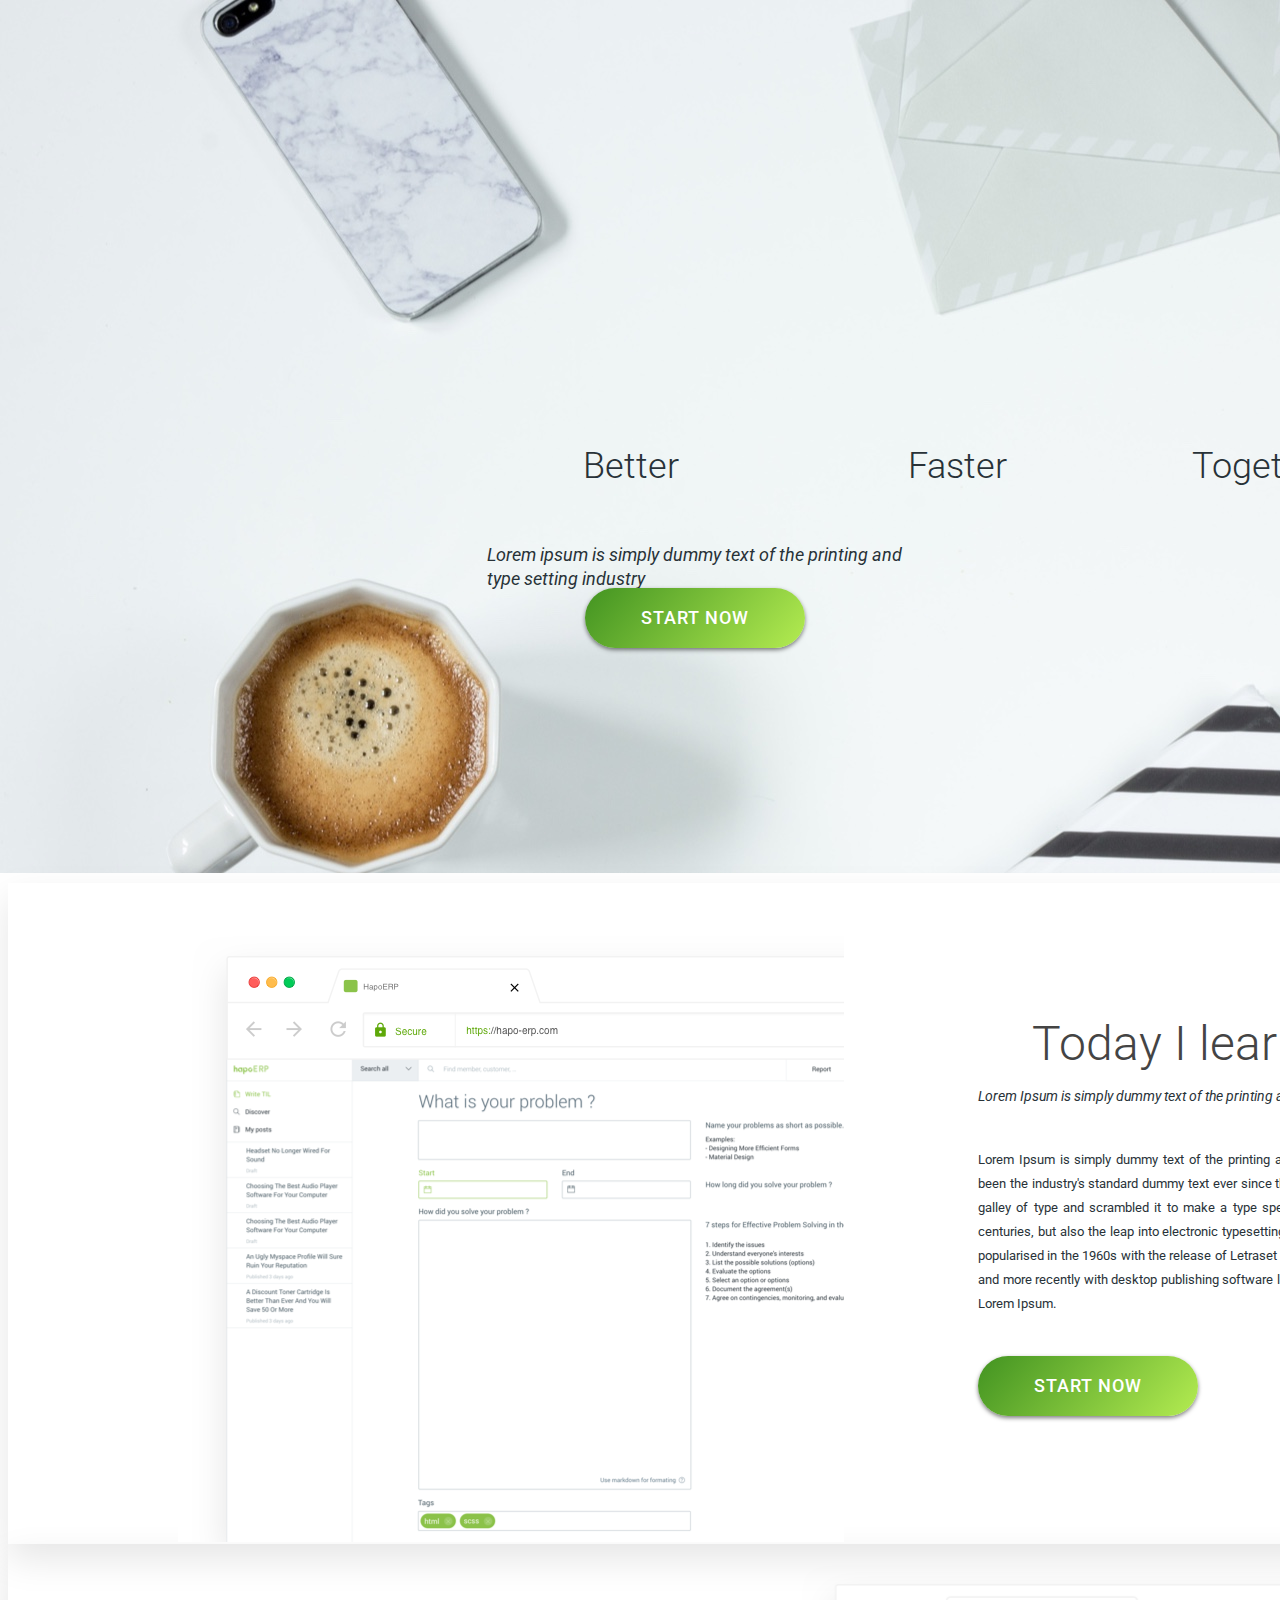
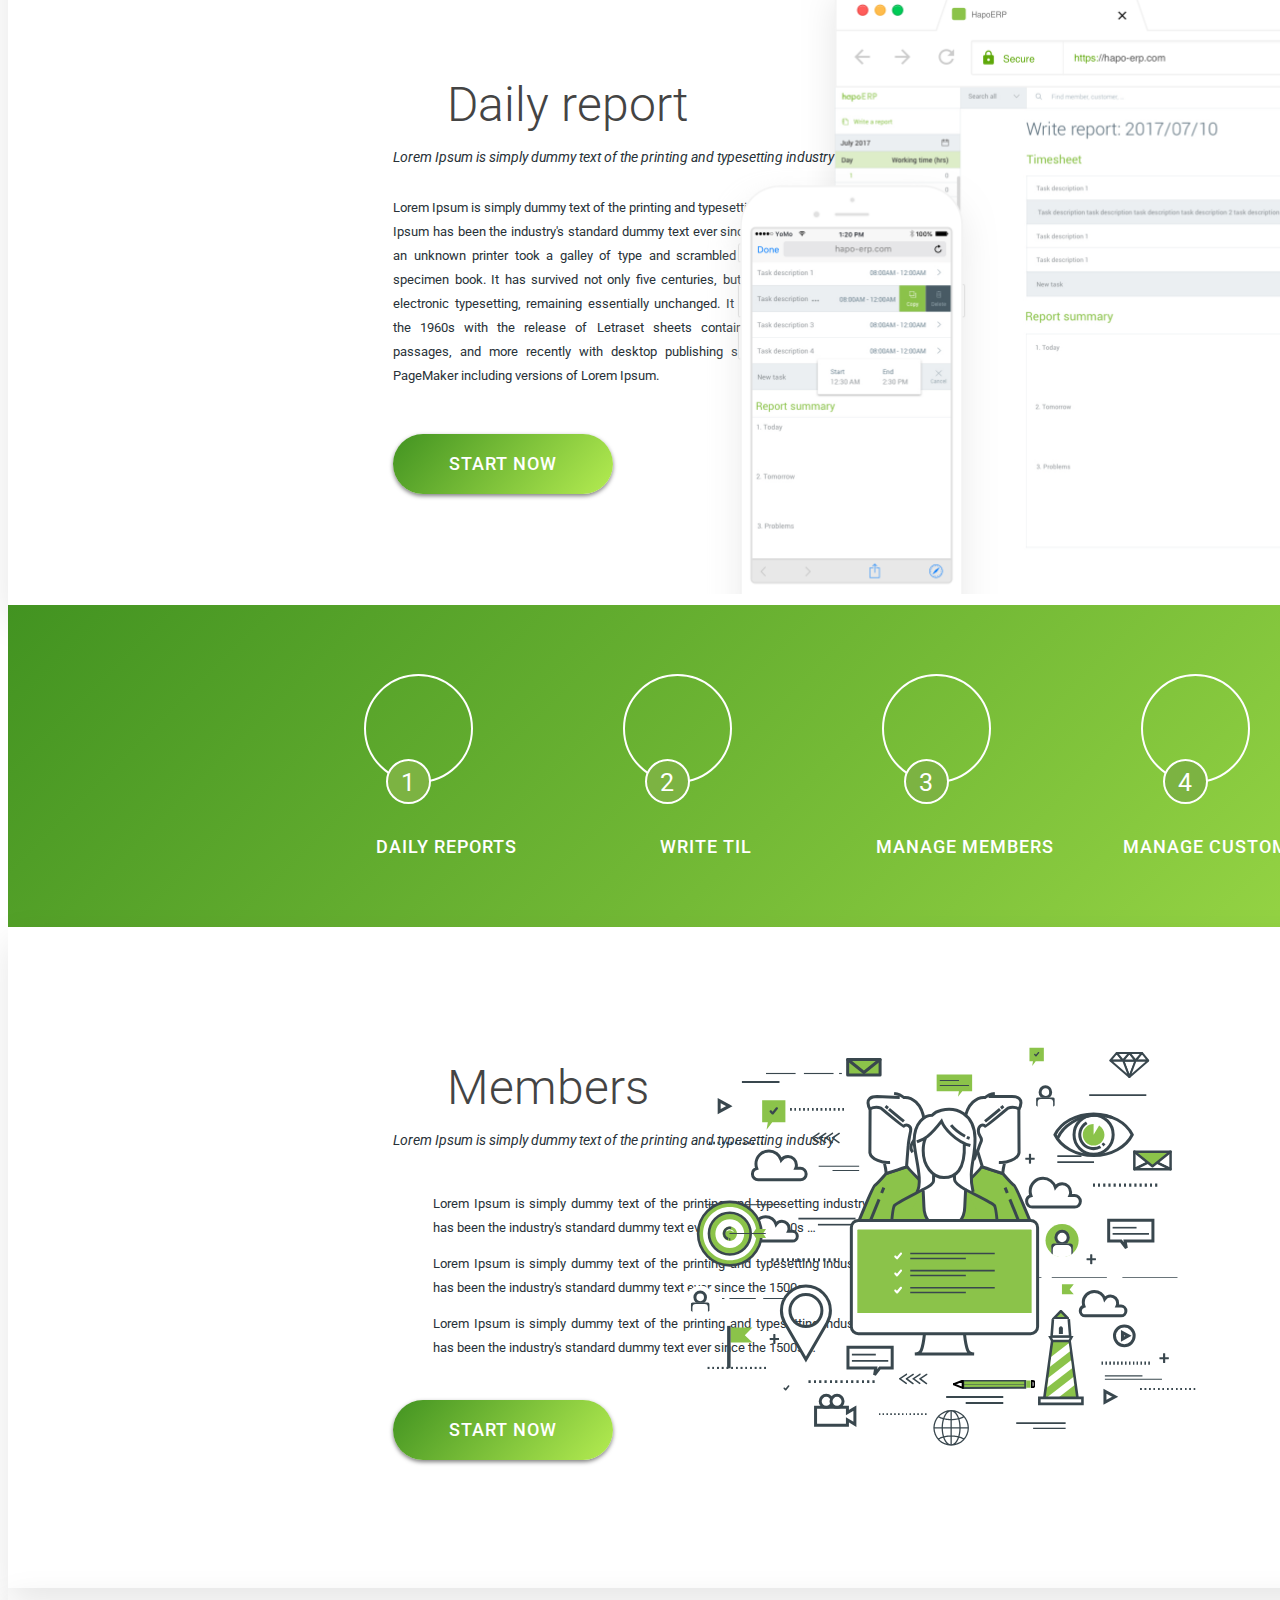
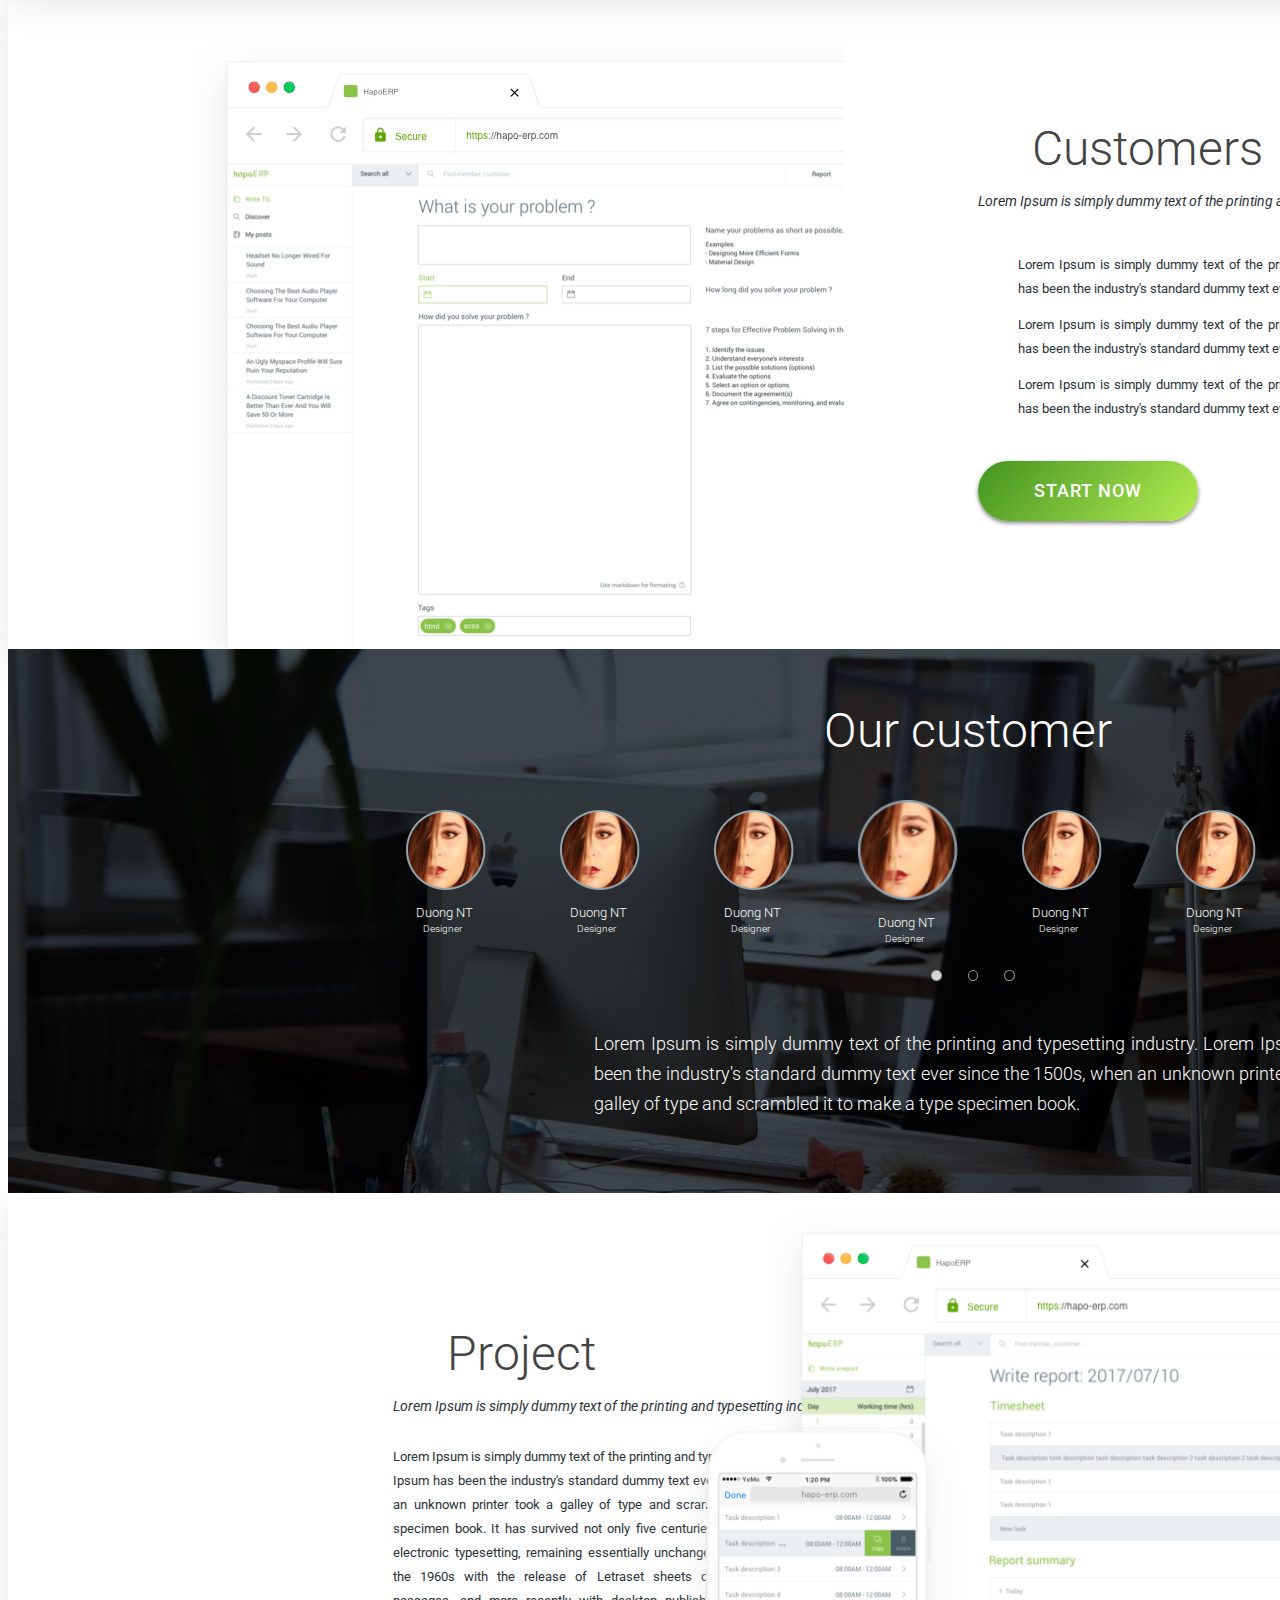
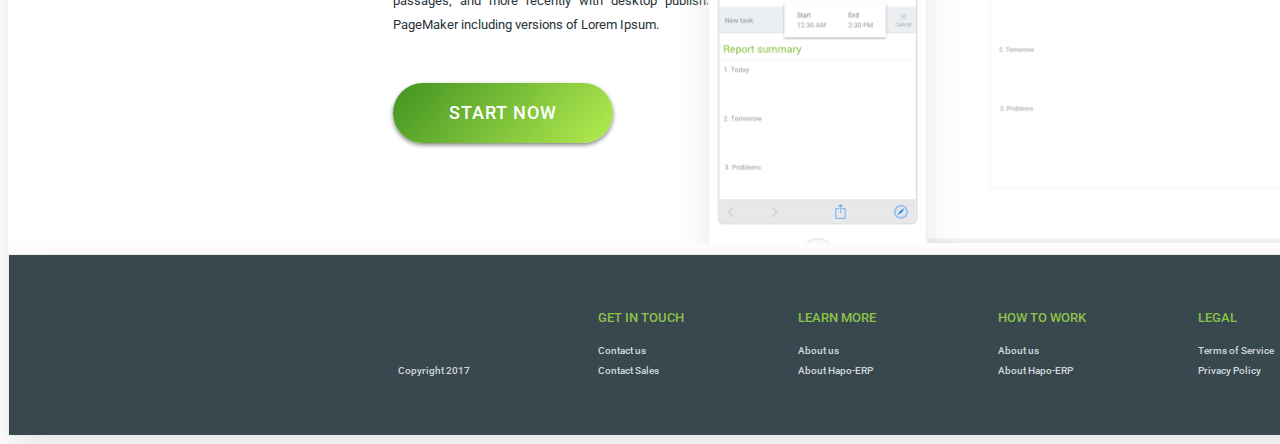
==== commit 241a440e: "Fixed all pull request review" ====
--- a/html/index.html
+++ b/html/index.html
@@ -207,7 +207,7 @@
     <!-- Customers Page -->
     <div class="task-page-main-box">
         <div class="today-i-learnt-image">
-            <img src="../images/Browser.png" alt="" srcset="">
+            <img src="../images/Browser.png" alt="" >
         </div>
         <div class="right-side-task-block">
             <div class="title-icon">
@@ -257,42 +257,42 @@
         </div>
         <div class="small-our-customer-box">
             <div class="mini-our-customer-box">
-                <img src="../images/face-img.png" class="human-face-img" alt="" srcset="">
-                <div class="customer-name">Duong NT</div>
-                <div class="customer-job">Designer</div>
-            </div>
-            <div class="mini-our-customer-box">
-                <img src="../images/face-img.png" class="human-face-img" alt="" srcset="">
-                <div class="customer-name">Duong NT</div>
-                <div class="customer-job">Designer</div>
-            </div>
-            <div class="mini-our-customer-box">
-                <img src="../images/face-img.png" class="human-face-img" alt="" srcset="">
-                <div class="customer-name">Duong NT</div>
-                <div class="customer-job">Designer</div>
-            </div>
-            <div class="mini-our-customer-box">
-                <img src="../images/face-img.png" class="human-face-img special-human-face" alt="" srcset="">
+                <img src="../images/face-img.png" class="human-face-img" alt="" >
+                <div class="customer-name">Duong NT</div>
+                <div class="customer-job">Designer</div>
+            </div>
+            <div class="mini-our-customer-box">
+                <img src="../images/face-img.png" class="human-face-img" alt="" >
+                <div class="customer-name">Duong NT</div>
+                <div class="customer-job">Designer</div>
+            </div>
+            <div class="mini-our-customer-box">
+                <img src="../images/face-img.png" class="human-face-img" alt="" >
+                <div class="customer-name">Duong NT</div>
+                <div class="customer-job">Designer</div>
+            </div>
+            <div class="mini-our-customer-box">
+                <img src="../images/face-img.png" class="human-face-img special-human-face" alt="" >
                 <div class="customer-name customer-name-special">Duong NT</div>
                 <div class="customer-job customer-job-special">Designer</div>
             </div>
             <div class="mini-our-customer-box">
-                <img src="../images/face-img.png" class="human-face-img" alt="" srcset="">
-                <div class="customer-name">Duong NT</div>
-                <div class="customer-job">Designer</div>
-            </div>
-            <div class="mini-our-customer-box">
-                <img src="../images/face-img.png" class="human-face-img" alt="" srcset="">
-                <div class="customer-name">Duong NT</div>
-                <div class="customer-job">Designer</div>
-            </div>
-            <div class="mini-our-customer-box">
-                <img src="../images/face-img.png" class="human-face-img" alt="" srcset="">
-                <div class="customer-name">Duong NT</div>
-                <div class="customer-job">Designer</div>
-            </div>
-            <div class="mini-our-customer-box">
-                <img src="../images/face-img.png" class="human-face-img" alt="" srcset="">
+                <img src="../images/face-img.png" class="human-face-img" alt="" >
+                <div class="customer-name">Duong NT</div>
+                <div class="customer-job">Designer</div>
+            </div>
+            <div class="mini-our-customer-box">
+                <img src="../images/face-img.png" class="human-face-img" alt="" >
+                <div class="customer-name">Duong NT</div>
+                <div class="customer-job">Designer</div>
+            </div>
+            <div class="mini-our-customer-box">
+                <img src="../images/face-img.png" class="human-face-img" alt="" >
+                <div class="customer-name">Duong NT</div>
+                <div class="customer-job">Designer</div>
+            </div>
+            <div class="mini-our-customer-box">
+                <img src="../images/face-img.png" class="human-face-img" alt="" >
                 <div class="customer-name">Duong NT</div>
                 <div class="customer-job">Designer</div>
             </div>
--- a/css/style.css
+++ b/css/style.css
@@ -21,7 +21,7 @@
   font-size: 64px;
   line-height: 77px;
   position: absolute;
-  margin-left: 44.53%;
+  margin-left: 826px;
   margin-top: 249px;
 }
 
@@ -35,27 +35,27 @@
   letter-spacing: 1px;
   line-height: 16px;
   position: absolute;
-  margin-top: 53px;
-  margin-left: 1344px;
+  margin-top: 48px;
+  margin-left: 1332px;
 }
 
 .sign-in {
   height: 36px;
   width: 83px;
-  border: 2px solid #8BC34A;	
+  border: 2px solid #8BC34A;
   border-radius: 100px;
-  color: #8BC34A;	
-  font-family: "Roboto", sans-serif;	
-  font-size: 12px;	
-  font-weight: 500;	
-  letter-spacing: 1px;	
+  color: #8BC34A;
+  font-family: "Roboto", sans-serif;
+  font-size: 12px;
+  font-weight: 500;
+  letter-spacing: 1px;
   line-height: 16px;
   padding-left: 6px;
   padding-top: 3px;
   background: none;
   position: absolute;
-  margin-left: 1448px;
-  margin-top: 43px;
+  margin-left: 1434px;
+  margin-top: 37px;
   cursor: pointer;
 }
 
@@ -90,7 +90,7 @@
   line-height: 48px;
   position: absolute;
   margin-top: 370px;
-  margin-left: 32.61%;
+  margin-left: 597px;
 }
 
 .index-page-alarm-clock-logo {
@@ -101,7 +101,7 @@
   line-height: 48px;
   position: absolute;
   margin-top: 370px;
-  margin-left: 49.9%;
+  margin-left: 925px;
 }
 
 .index-page-thumb-up-logo {
@@ -112,7 +112,7 @@
   line-height: 48px;
   position: absolute;
   margin-top: 370px;
-  margin-left: 66.3%;
+  margin-left: 1229px;
 }
 
 .better {
@@ -125,7 +125,7 @@
   line-height: 48px;
   position: absolute;
   margin-top: 434px;
-  margin-left: 31.47%;
+  margin-left: 575px;
 }
 
 .faster {
@@ -138,12 +138,12 @@
   line-height: 48px;
   position: absolute;
   margin-top: 434px;
-  margin-left: 48.47%;
+  margin-left: 900px;
 }
 
 .together {
-  height: 0.94%;
-  width: 7.34%;
+  height: 48px;
+  width: 141px;
   color: #283238;
   font-family: "Roboto", sans-serif;
   font-size: 36px;
@@ -151,12 +151,12 @@
   line-height: 48px;
   position: absolute;
   margin-top: 434px;
-  margin-left: 63.99%;
+  margin-left: 1184px;
 }
 
 .lorem-ipsum-is-simpl-index {
   height: 24px;
-  width: 32.64%;
+  width: 32.6%;
   color: #283238;
   font-family: "Roboto", sans-serif;
   font-size: 18px;
@@ -164,7 +164,7 @@
   line-height: 24px;
   position: absolute;
   margin-top: 535px;
-  margin-left: 37.35%;
+  margin-left: 37.4%;
 }
 
 .start-now-button-task-pages {
@@ -187,7 +187,7 @@
 
 .today-i-learnt {
   height: 63px;
-  width: 70.04%;
+  width: 70%;
   color: #444444;
   font-family: "Roboto", sans-serif;
   font-size: 48px;
@@ -195,7 +195,7 @@
   line-height: 63px;
   position: absolute;
   margin-top: 129px;
-  margin-left: 17.65%;
+  margin-left: 17.7%;
 }
 
 .title-icon {
@@ -210,7 +210,7 @@
 
 .lorem-ipsum-is-simpl-subscription {
   height: 19px;
-  width: 90.02%;
+  width: 90%;
   color: #283238;
   font-family: "Roboto", sans-serif;
   font-size: 14px;
@@ -273,7 +273,7 @@
   border-radius: 50%;
   position: absolute;
   margin-left: 4%;
-  margin-top: 68.75px;
+  margin-top: 68.8px;
 }
 
 .oval-mini {
@@ -285,7 +285,7 @@
   background-color: #7CB342;
   position: absolute;
   margin-left: 5.7%;
-  margin-top: 153.75px;
+  margin-top: 153.8px;
 }
 
 .mini-icon-rectangle {
@@ -329,7 +329,7 @@
   height: 600px;
   position: absolute;
   margin-top: 50px;
-  margin-left: 170.37px;
+  margin-left: 170.4px;
 }
 
 .daily-report-start-button {
@@ -612,7 +612,7 @@
 
 .oval-dot-special {
   height: 10px;
-  width: 9.71px;
+  width: 9.7px;
   background-color: #D8D8D8;
   border-radius: 50%;
 }
@@ -620,7 +620,7 @@
 .oval-dot {
   box-sizing: border-box;
   height: 11px;
-  width: 10.71px;
+  width: 10.7px;
   border: 1px solid #979797;
   border-radius: 50%;
 }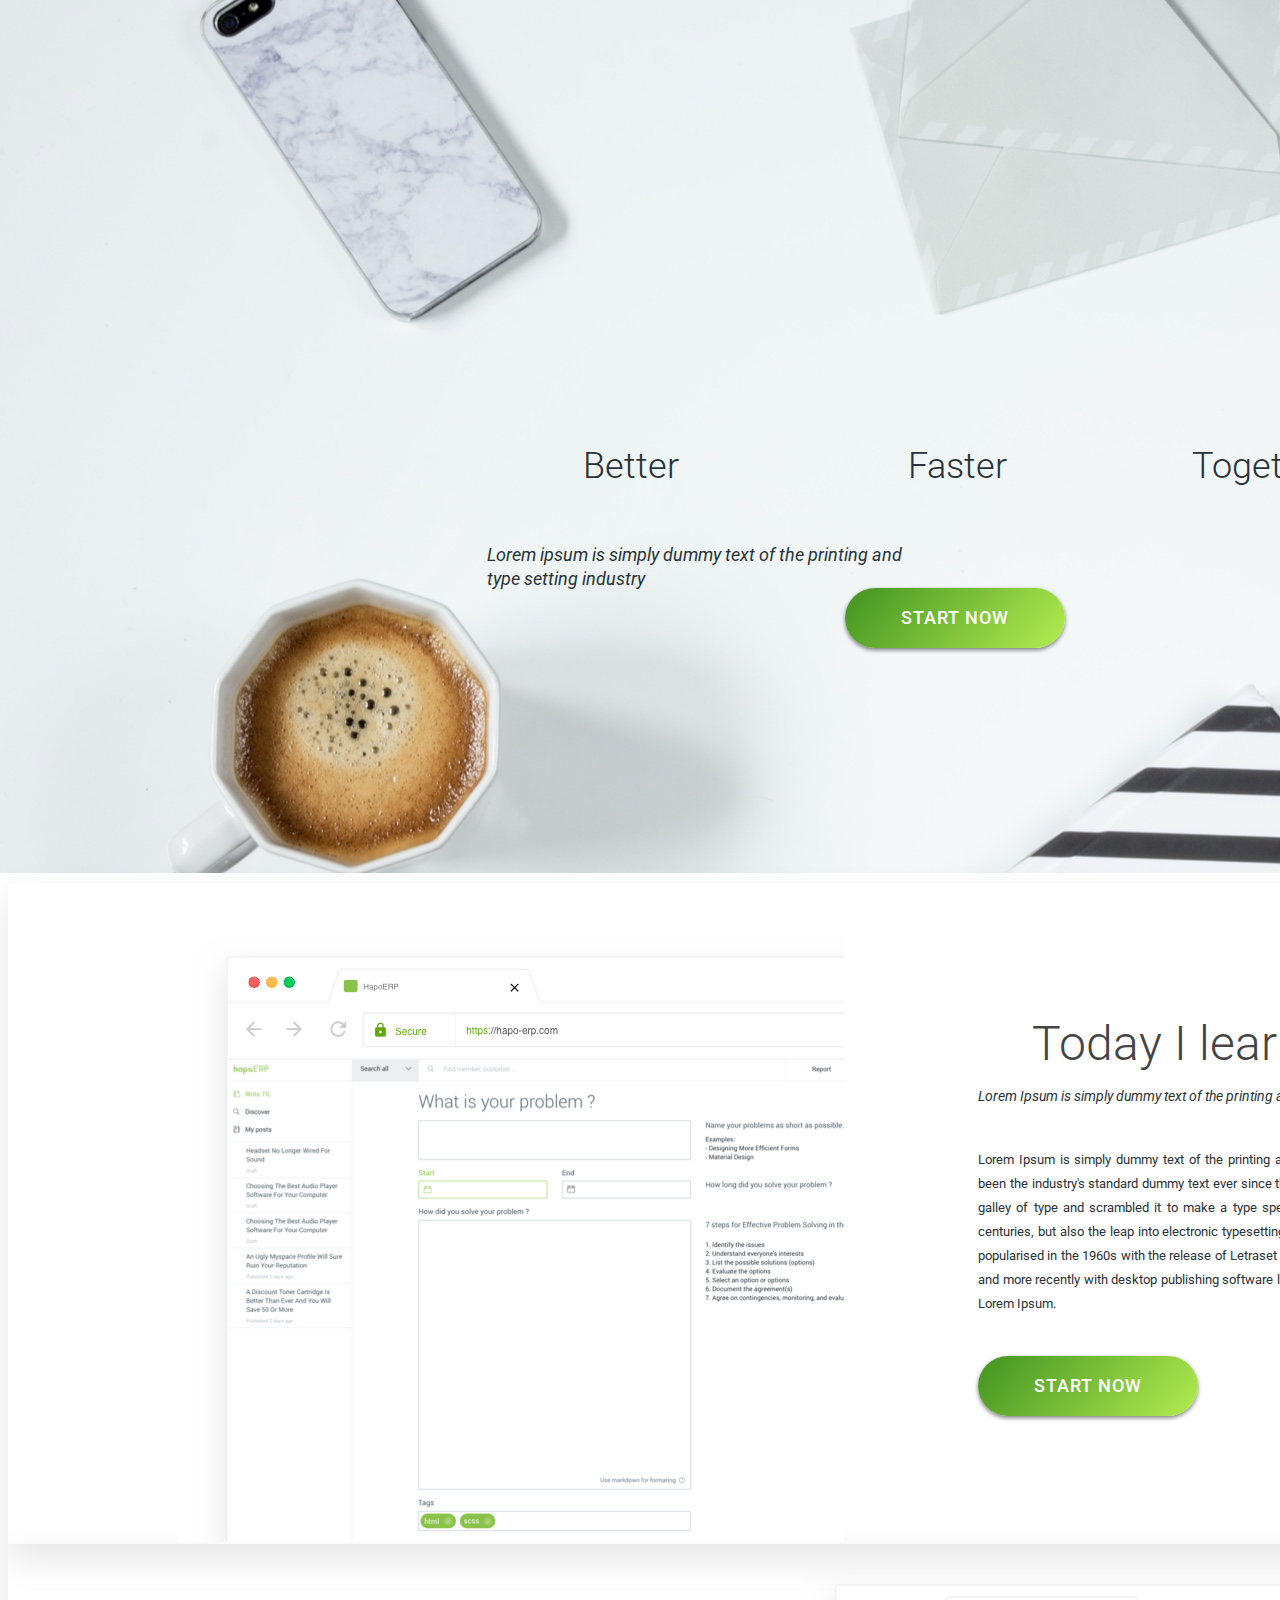
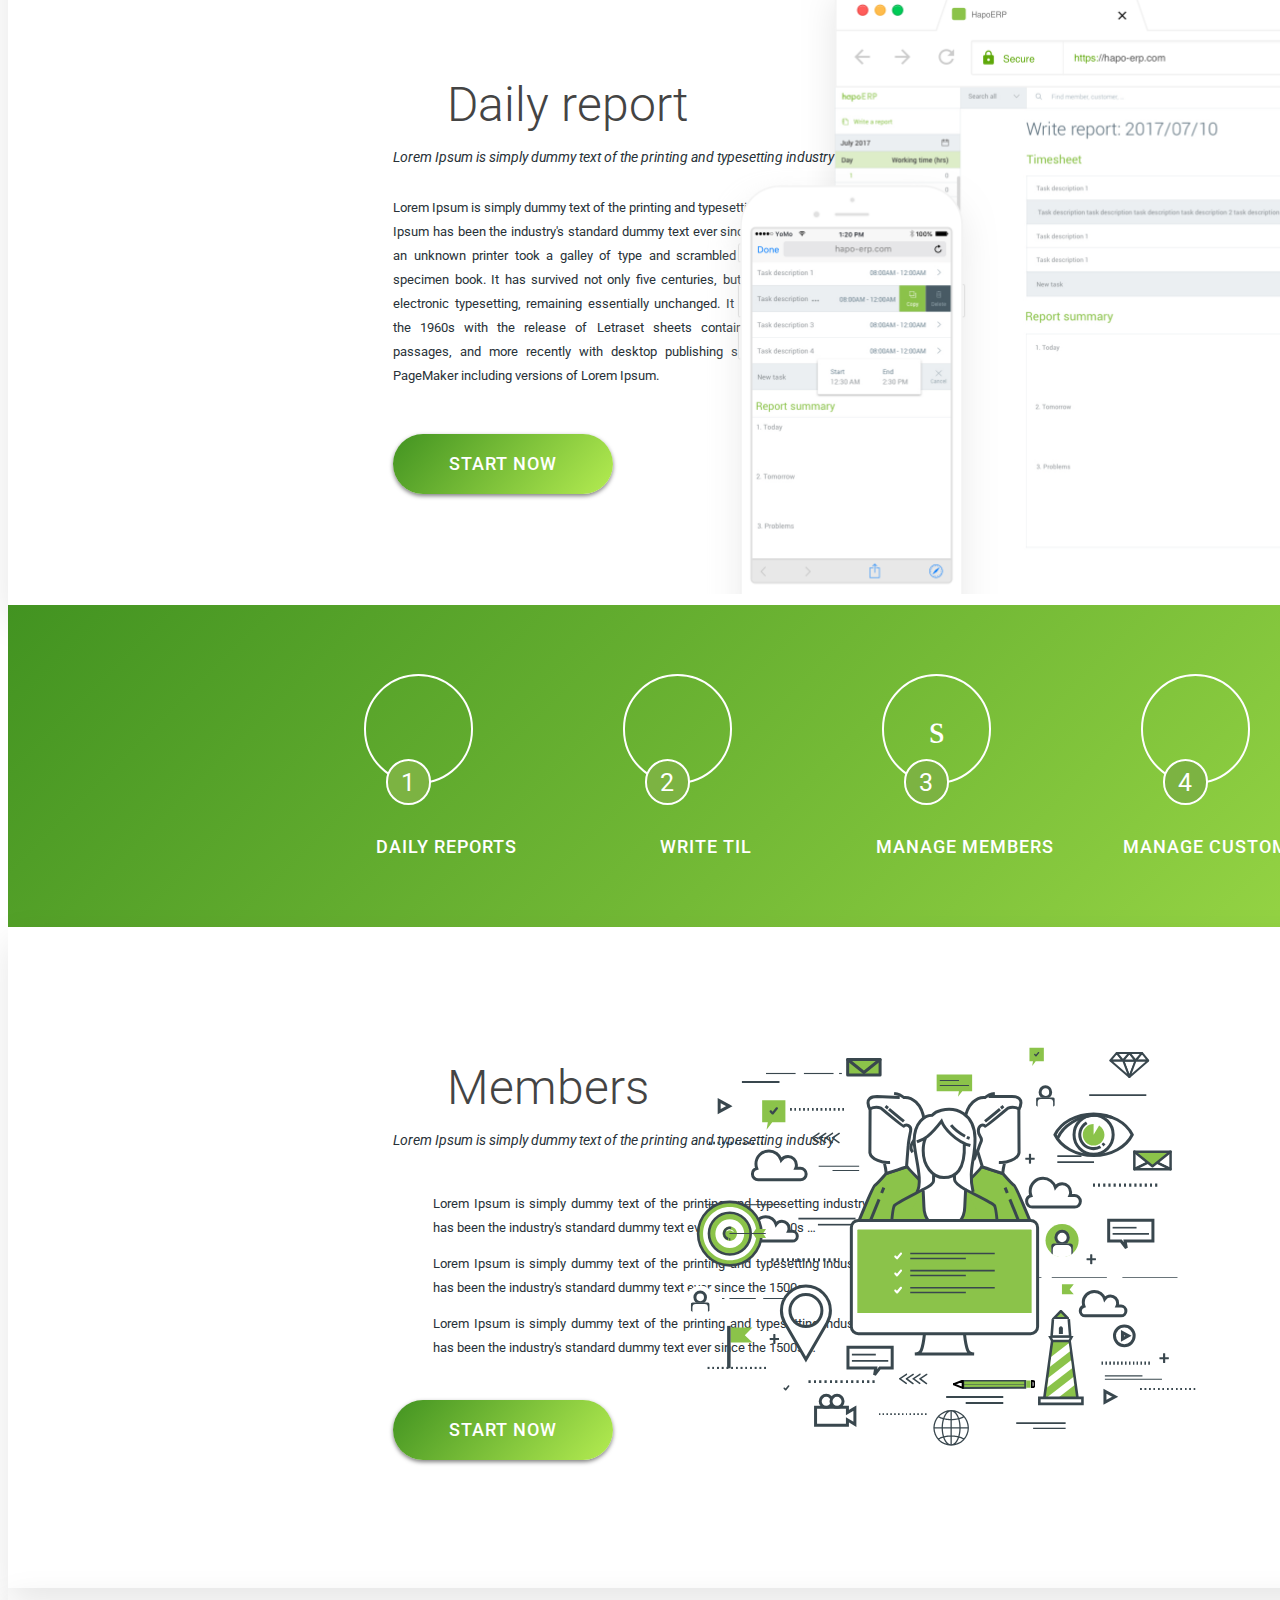
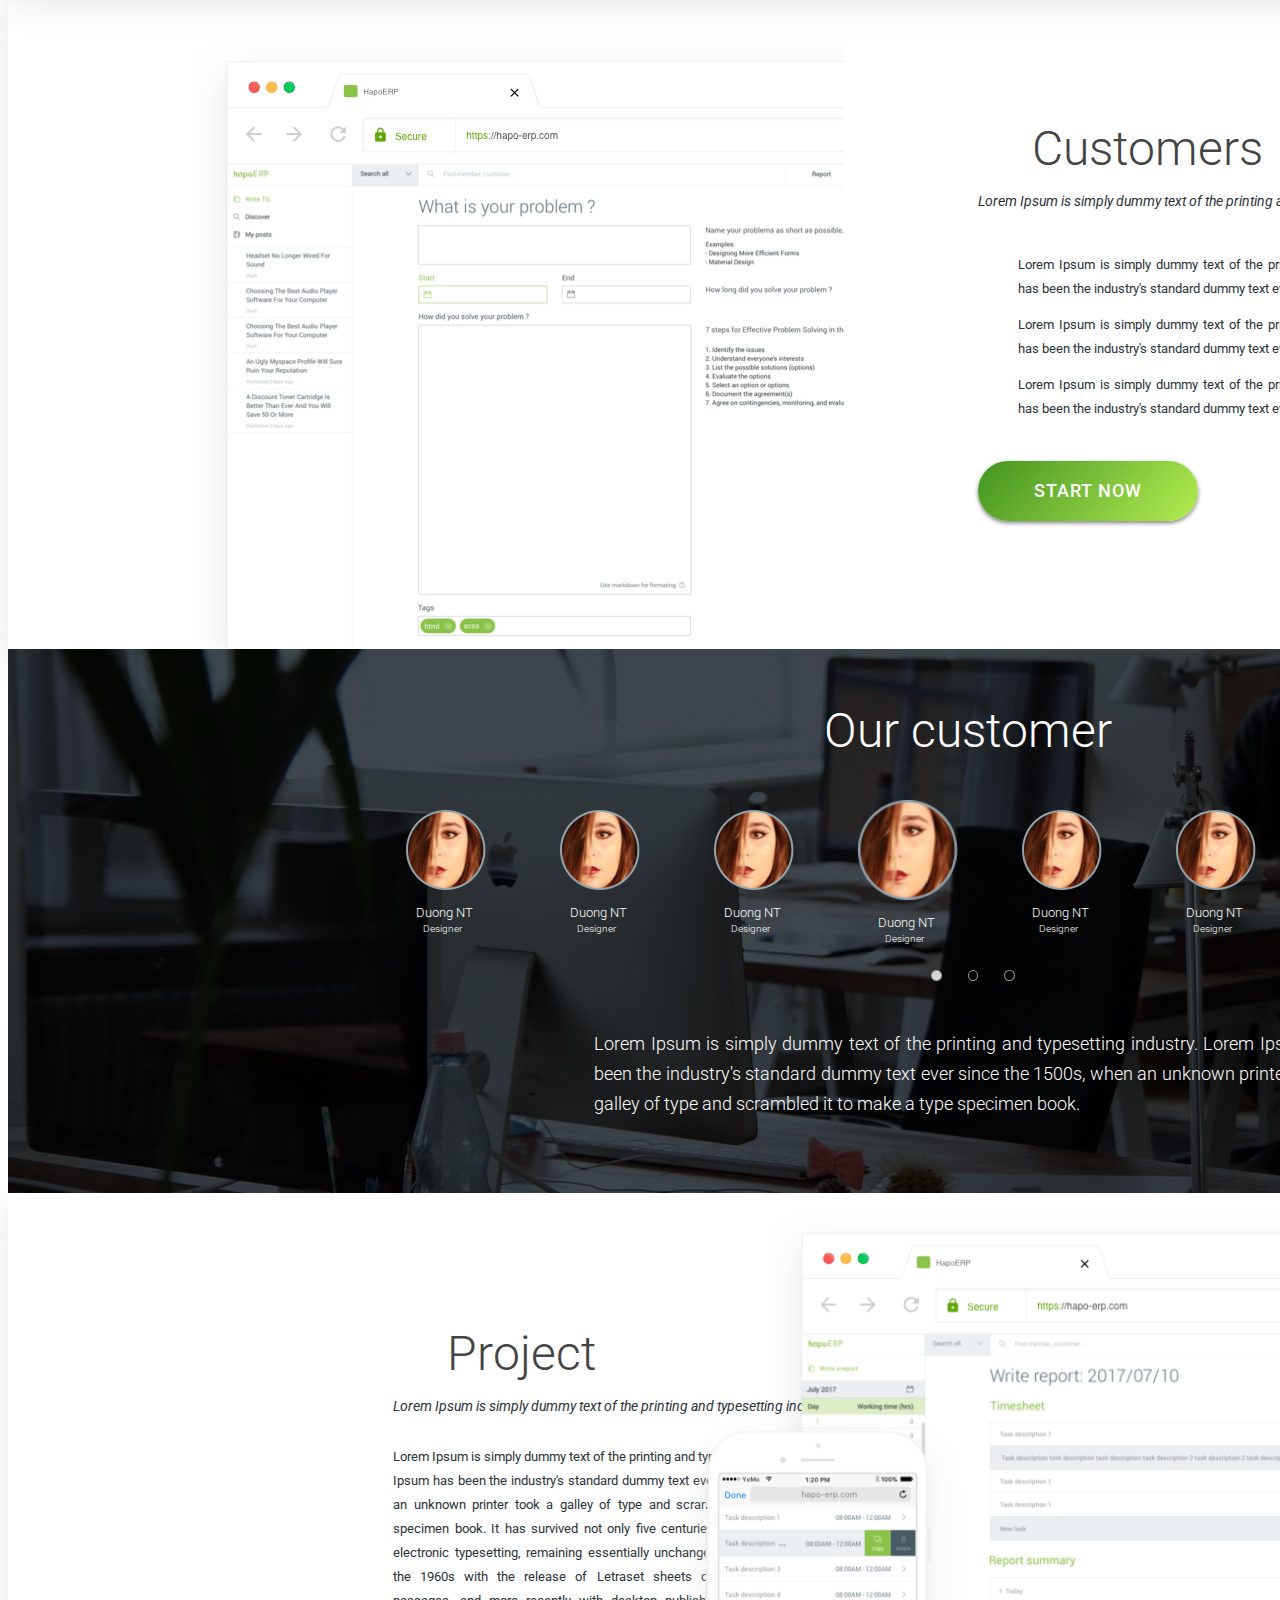
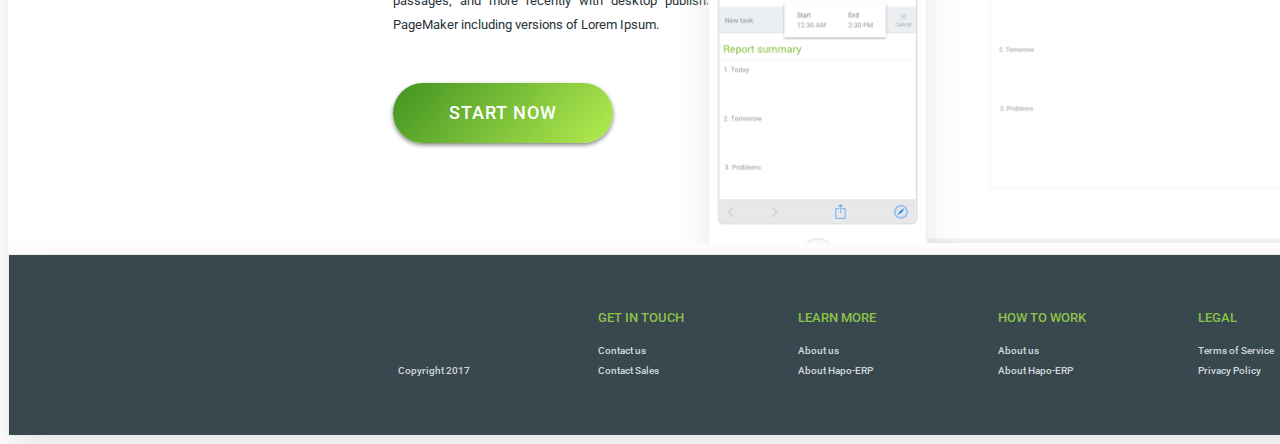
==== commit ee58da69: "Add span close tag" ====
--- a/html/index.html
+++ b/html/index.html
@@ -13,20 +13,20 @@
     <!-- Index page -->
     <div class="rectangle">
         <div class="about-us">
-            <img src="../images/About us.png" alt="">
+            <img src="../images/About-us.png" alt="">
         </div>
         <button class="sign-in">SIGN IN</button>
         <div class="hapo-erp">
             <img src="../images/hapoERP.png" alt="">
         </div>
         <div class="index-page-gift-logo">
-            <span class="ti-gift">
+            <span class="ti-gift"></span>
         </div>
         <div class="index-page-alarm-clock-logo">
-            <span class="ti-alarm-clock">
+            <span class="ti-alarm-clock"></span>
         </div>
         <div class="index-page-thumb-up-logo">
-            <span class="ti-thumb-up">
+            <span class="ti-thumb-up"></span>
         </div>
         <div class="better">Better</div>
         <div class="faster">Faster</div>
@@ -44,7 +44,7 @@
         </div>
         <div class="right-side-task-block">
             <div class="title-icon">
-                <span class="ti-bookmark-alt">
+                <span class="ti-bookmark-alt"></span>
             </div>
             <div class="today-i-learnt">Today I learnt</div>
             <div class="lorem-ipsum-is-simpl-subscription">
@@ -66,7 +66,7 @@
     <div class="task-page-main-box">
         <div class="left-side-task-block">
             <div class="title-icon">
-                <span class="ti-write">
+                <span class="ti-write"></span>
             </div>
             <div class="today-i-learnt">Daily report</div>
             <div class="lorem-ipsum-is-simpl-subscription">
@@ -93,7 +93,7 @@
             <div class="task-list-banner-mini-rect-junior">
                 <div class="oval">
                     <div class="mini-icon-rectangle">
-                        <span class="ti-write">
+                        <span class="ti-write"></span>
                     </div>
                 </div>
                 <div class="oval-mini">
@@ -106,7 +106,7 @@
             <div class="task-list-banner-mini-rect-junior">
                 <div class="oval">
                     <div class="mini-icon-rectangle">
-                        <span class="ti-bookmark-alt">
+                        <span class="ti-bookmark-alt"></span>
                     </div>
                 </div>
                 <div class="oval-mini">
@@ -119,7 +119,7 @@
             <div class="task-list-banner-mini-rect-junior">
                 <div class="oval">
                     <div class="mini-icon-rectangle">
-                        <span class="ti-layout-list-thumb">
+                        <span class="ti-layout-list-thumb"></span>s
                     </div>
                 </div>
                 <div class="oval-mini">
@@ -132,7 +132,7 @@
             <div class="task-list-banner-mini-rect-junior">
                 <div class="oval">
                     <div class="mini-icon-rectangle">
-                        <span class="ti-face-smile">
+                        <span class="ti-face-smile"></span>
                     </div>
                 </div>
                 <div class="oval-mini">
@@ -145,7 +145,7 @@
             <div class="task-list-banner-mini-rect-junior">
                 <div class="oval">
                     <div class="mini-icon-rectangle">
-                        <span class="ti-calendar">
+                        <span class="ti-calendar"></span>
                     </div>
                 </div>
                 <div class="oval-mini">
@@ -162,7 +162,7 @@
     <div class="task-page-main-box">
         <div class="left-side-task-block">
             <div class="title-icon">
-                <span class="ti-user">
+                <span class="ti-user"></span>
             </div>
             <div class="today-i-learnt">Members</div>
             <div class="lorem-ipsum-is-simpl-subscription">
@@ -171,25 +171,25 @@
             <div class="lorem-ipsum-is-simpl-para-long list-para-block">
                 <div class="small-para-block">
                     <div class="list-bullet-icon">
-                        <span class="ti-check-box">
-                    </div>
-                    <div class="lorem-ipsum-is-simpl-para">
-                        Lorem Ipsum is simply dummy text of the printing and typesetting industry. Lorem Ipsum has been the industry's standard dummy
-                        text ever since the 1500s …
-                    </div>
-                </div>
-                <div class="small-para-block">
-                    <div class="list-bullet-icon">
-                        <span class="ti-check-box">
-                    </div>
-                    <div class="lorem-ipsum-is-simpl-para">
-                        Lorem Ipsum is simply dummy text of the printing and typesetting industry. Lorem Ipsum has been the industry's standard dummy
-                        text ever since the 1500s …
-                    </div>
-                </div>
-                <div class="small-para-block">
-                    <div class="list-bullet-icon">
-                        <span class="ti-check-box">
+                        <span class="ti-check-box"></span>
+                    </div>
+                    <div class="lorem-ipsum-is-simpl-para">
+                        Lorem Ipsum is simply dummy text of the printing and typesetting industry. Lorem Ipsum has been the industry's standard dummy
+                        text ever since the 1500s …
+                    </div>
+                </div>
+                <div class="small-para-block">
+                    <div class="list-bullet-icon">
+                        <span class="ti-check-box"></span>
+                    </div>
+                    <div class="lorem-ipsum-is-simpl-para">
+                        Lorem Ipsum is simply dummy text of the printing and typesetting industry. Lorem Ipsum has been the industry's standard dummy
+                        text ever since the 1500s …
+                    </div>
+                </div>
+                <div class="small-para-block">
+                    <div class="list-bullet-icon">
+                        <span class="ti-check-box"></span>
                     </div>
                     <div class="lorem-ipsum-is-simpl-para">
                         Lorem Ipsum is simply dummy text of the printing and typesetting industry. Lorem Ipsum has been the industry's standard dummy
@@ -211,7 +211,7 @@
         </div>
         <div class="right-side-task-block">
             <div class="title-icon">
-                <span class="ti-face-smile">
+                <span class="ti-face-smile"></span>
             </div>
             <div class="today-i-learnt">Customers</div>
             <div class="lorem-ipsum-is-simpl-subscription">
@@ -220,25 +220,25 @@
             <div class="lorem-ipsum-is-simpl-para-long list-para-block">
                 <div class="small-para-block">
                     <div class="list-bullet-icon">
-                        <span class="ti-lock">
-                    </div>
-                    <div class="lorem-ipsum-is-simpl-para">
-                        Lorem Ipsum is simply dummy text of the printing and typesetting industry. Lorem Ipsum has been the industry's standard dummy
-                        text ever since the 1500s …
-                    </div>
-                </div>
-                <div class="small-para-block">
-                    <div class="list-bullet-icon">
-                        <span class="ti-cup">
-                    </div>
-                    <div class="lorem-ipsum-is-simpl-para">
-                        Lorem Ipsum is simply dummy text of the printing and typesetting industry. Lorem Ipsum has been the industry's standard dummy
-                        text ever since the 1500s …
-                    </div>
-                </div>
-                <div class="small-para-block">
-                    <div class="list-bullet-icon">
-                        <span class="ti-stats-up">
+                        <span class="ti-lock"></span>
+                    </div>
+                    <div class="lorem-ipsum-is-simpl-para">
+                        Lorem Ipsum is simply dummy text of the printing and typesetting industry. Lorem Ipsum has been the industry's standard dummy
+                        text ever since the 1500s …
+                    </div>
+                </div>
+                <div class="small-para-block">
+                    <div class="list-bullet-icon">
+                        <span class="ti-cup"></span>
+                    </div>
+                    <div class="lorem-ipsum-is-simpl-para">
+                        Lorem Ipsum is simply dummy text of the printing and typesetting industry. Lorem Ipsum has been the industry's standard dummy
+                        text ever since the 1500s …
+                    </div>
+                </div>
+                <div class="small-para-block">
+                    <div class="list-bullet-icon">
+                        <span class="ti-stats-up"></span>
                     </div>
                     <div class="lorem-ipsum-is-simpl-para">
                         Lorem Ipsum is simply dummy text of the printing and typesetting industry. Lorem Ipsum has been the industry's standard dummy
@@ -309,7 +309,7 @@
             </div>
         </div>
         <div class="open-quote-icon">
-            <span class="ti-quote-left">
+            <span class="ti-quote-left"></span>
         </div>
         <div class="lorem-ipsum-is-simpl-customers">
             Lorem Ipsum is simply dummy text of the printing and typesetting industry. Lorem Ipsum has been the industry's standard dummy
@@ -317,7 +317,7 @@
             book.
         </div>
         <div class="close-quote-icon">
-            <span class="ti-quote-right">
+            <span class="ti-quote-right"></span>
         </div>
     </div>
 
@@ -325,7 +325,7 @@
     <div class="task-page-main-box">
         <div class="left-side-task-block">
             <div class="title-icon">
-                <span class="ti-calendar">
+                <span class="ti-calendar"></span>
             </div>
             <div class="today-i-learnt">Project</div>
             <div class="lorem-ipsum-is-simpl-subscription">
@@ -388,16 +388,16 @@
         </div>
         <div class="footer-icon-rectangle">
             <div class="footer-icon-box">
-                <span class="ti-facebook">
+                <span class="ti-facebook"></span>
             </div>
             <div class="footer-icon-box">
-                <span class="ti-twitter-alt">
+                <span class="ti-twitter-alt"></span>
             </div>
             <div class="footer-icon-box">
-                <span class="ti-youtube">
+                <span class="ti-youtube"></span>
             </div>
             <div class="footer-icon-box">
-                <span class="ti-linkedin">
+                <span class="ti-linkedin"></span>
             </div>
         </div>
     </div>
--- a/css/style.css
+++ b/css/style.css
@@ -69,7 +69,7 @@
   background: linear-gradient(311.12deg, #B4EC51 0%, #429321 100%);
   box-shadow: 0 2px 4px 0 rgba(0, 0, 0, 0.5);
   position: absolute;
-  margin-left: 45.11%;
+  margin-left: 837px;
   margin-top: 580px;
   color: #FFFFFF;
   font-family: "Roboto", sans-serif;
@@ -116,8 +116,8 @@
 }
 
 .better {
-  height: 0.94%;
-  width: 5%;
+  height: 48px;
+  width: 96px;
   color: #283238;
   font-family: "Roboto", sans-serif;
   font-size: 36px;
@@ -273,7 +273,7 @@
   border-radius: 50%;
   position: absolute;
   margin-left: 4%;
-  margin-top: 68.8px;
+  margin-top: 69px;
 }
 
 .oval-mini {
@@ -285,7 +285,7 @@
   background-color: #7CB342;
   position: absolute;
   margin-left: 5.7%;
-  margin-top: 153.8px;
+  margin-top: 154px;
 }
 
 .mini-icon-rectangle {
@@ -329,7 +329,7 @@
   height: 600px;
   position: absolute;
   margin-top: 50px;
-  margin-left: 170.4px;
+  margin-left: 170px;
 }
 
 .daily-report-start-button {
